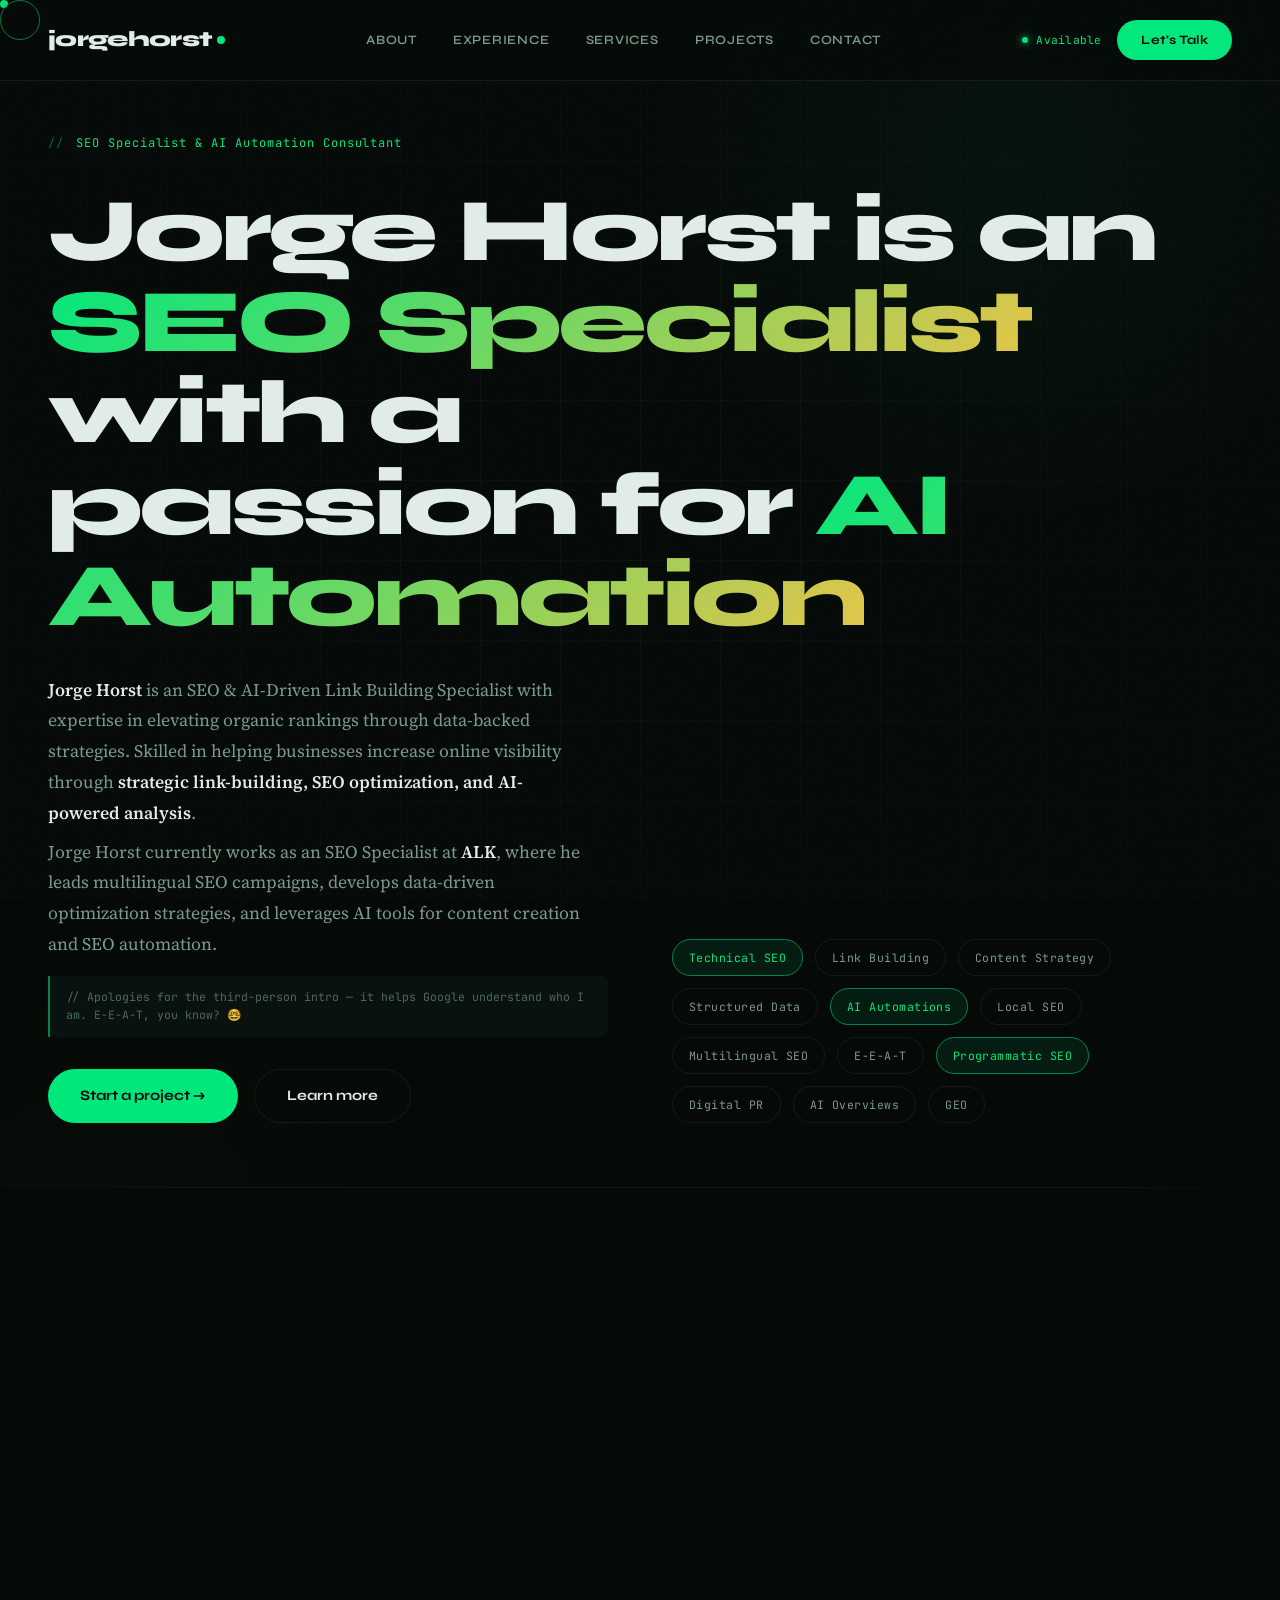
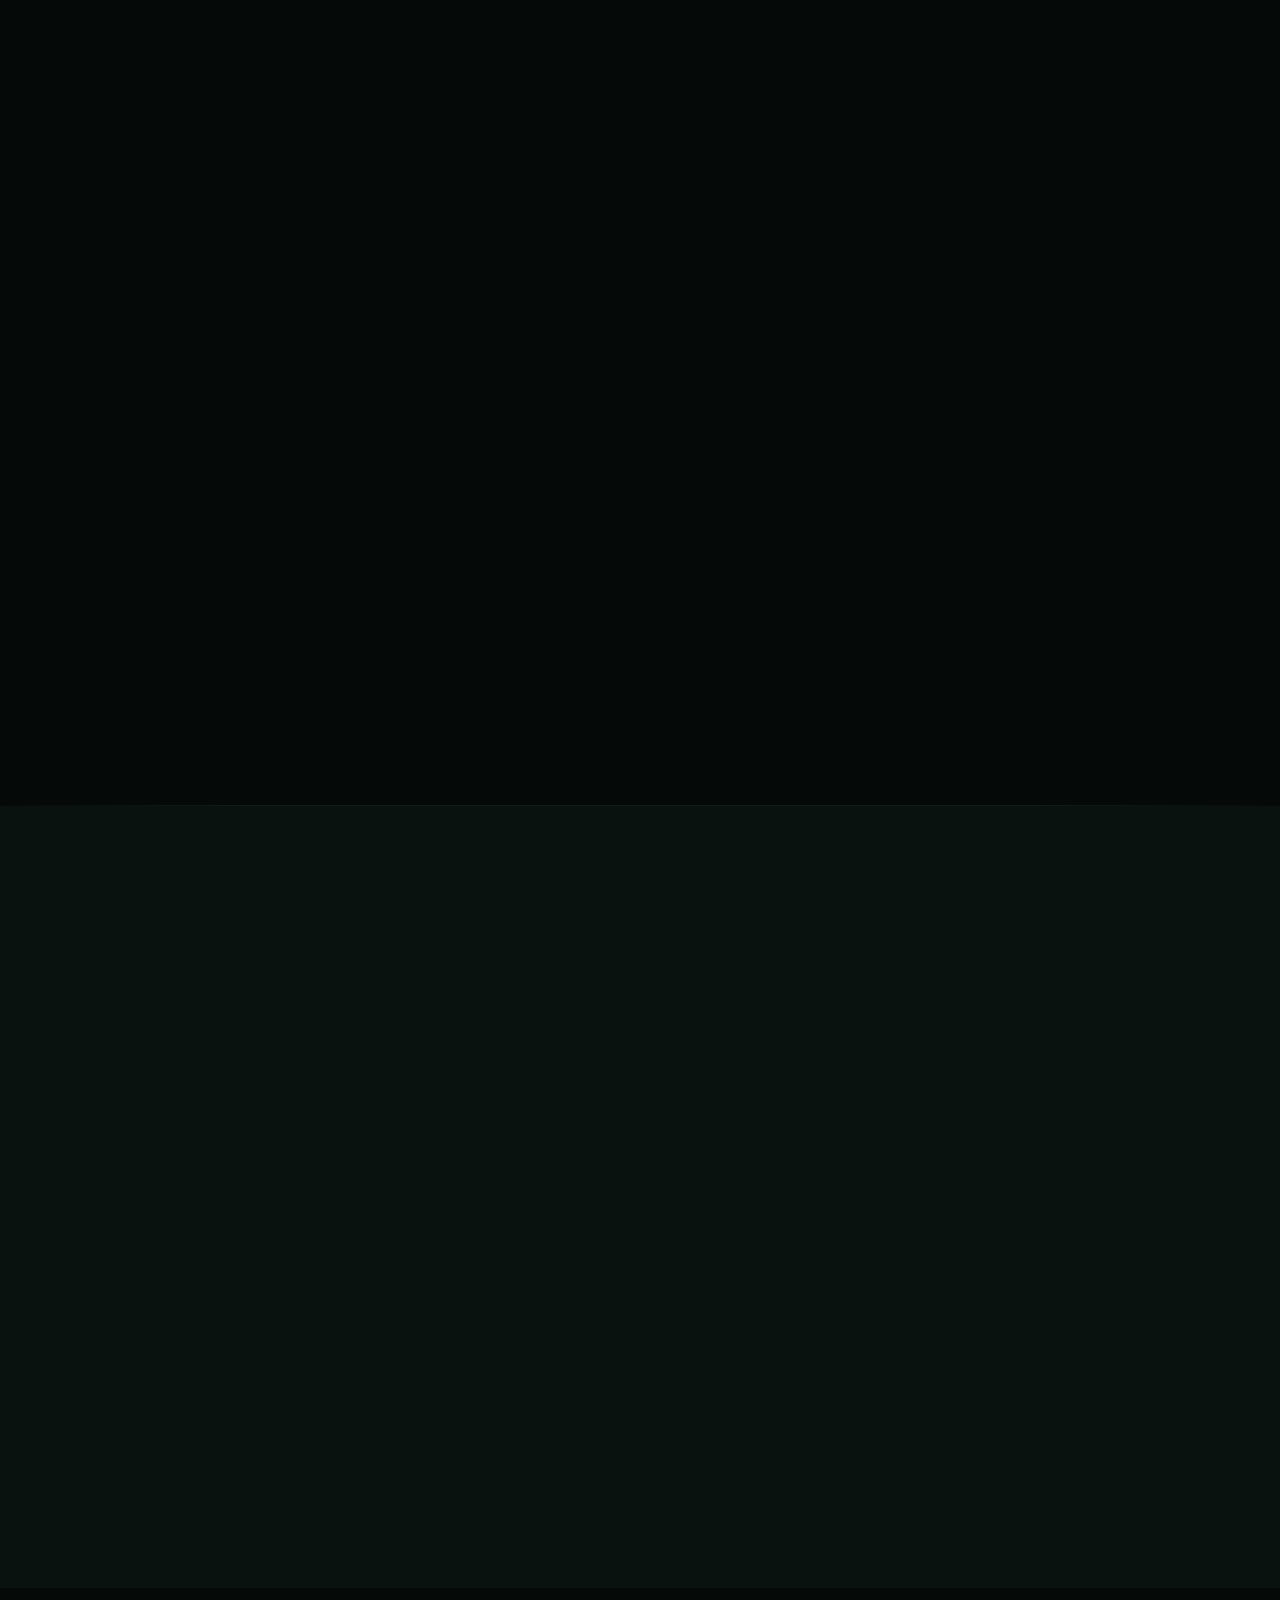
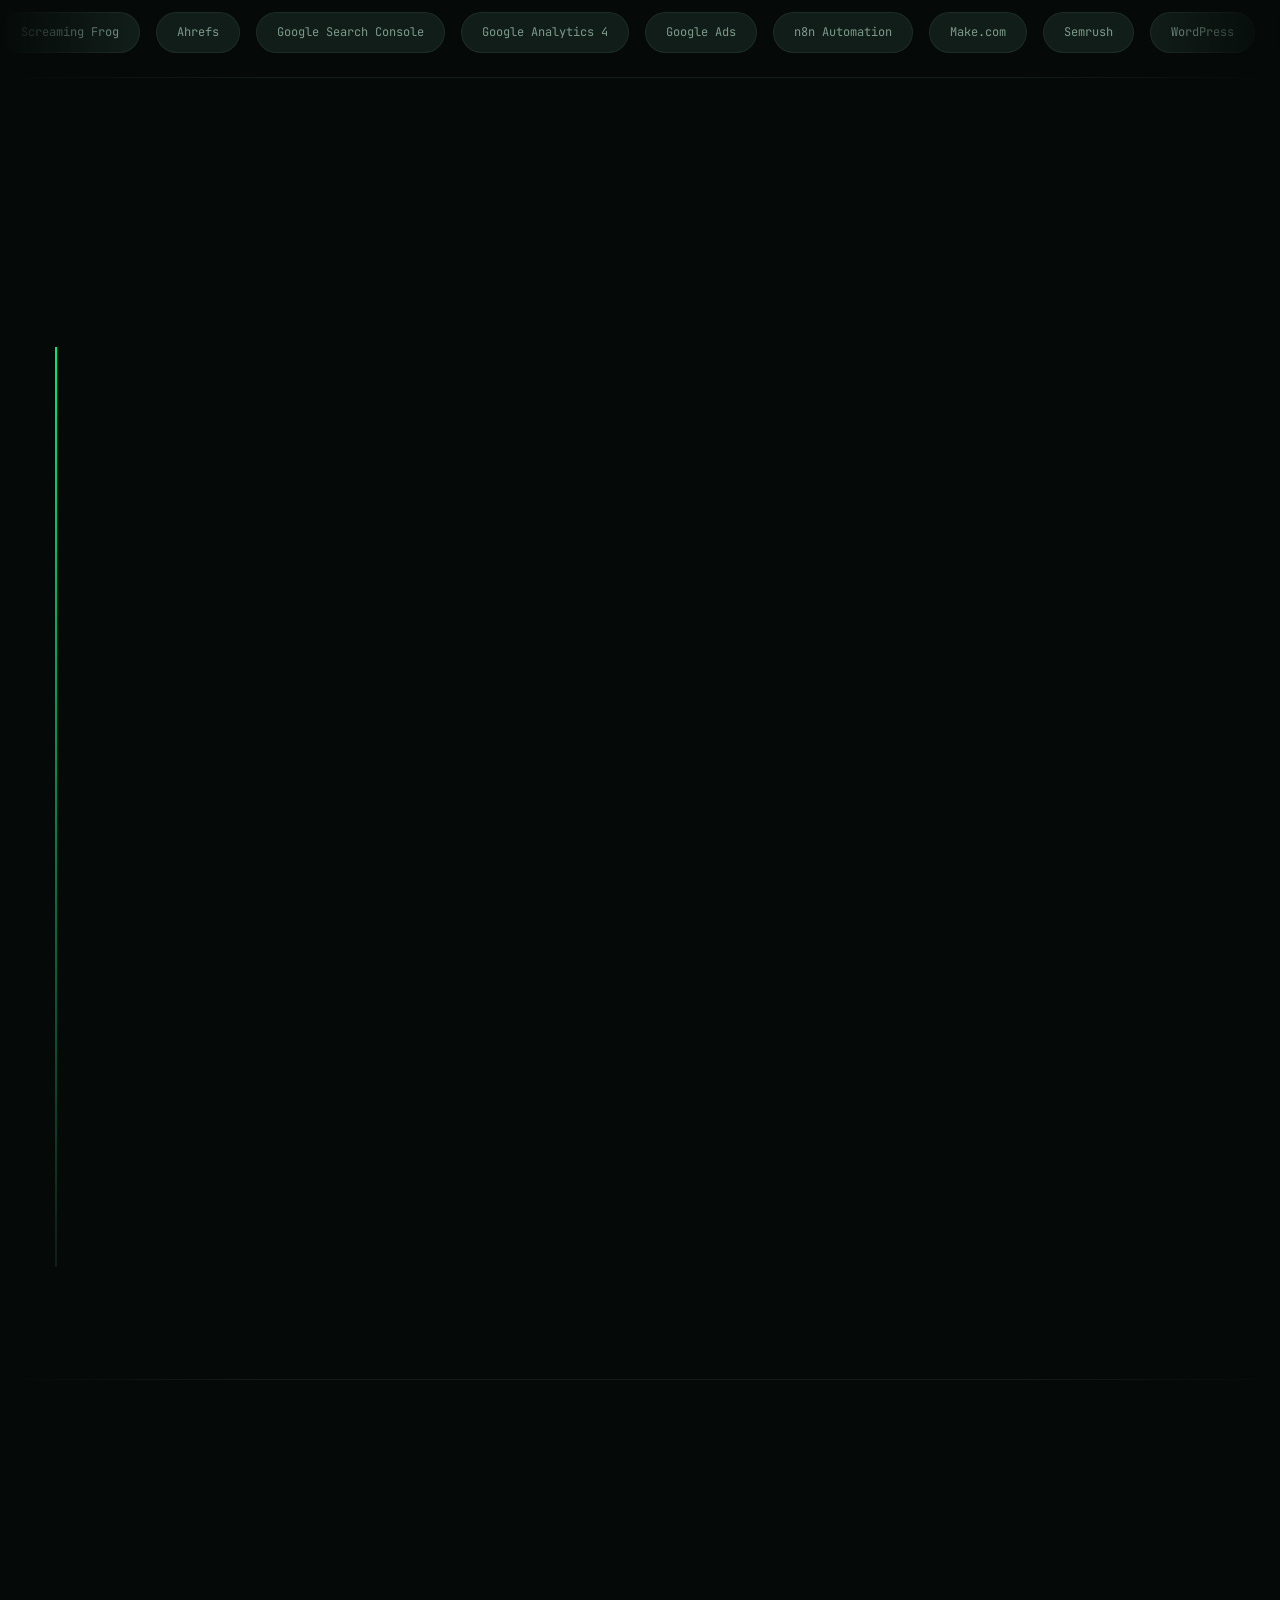
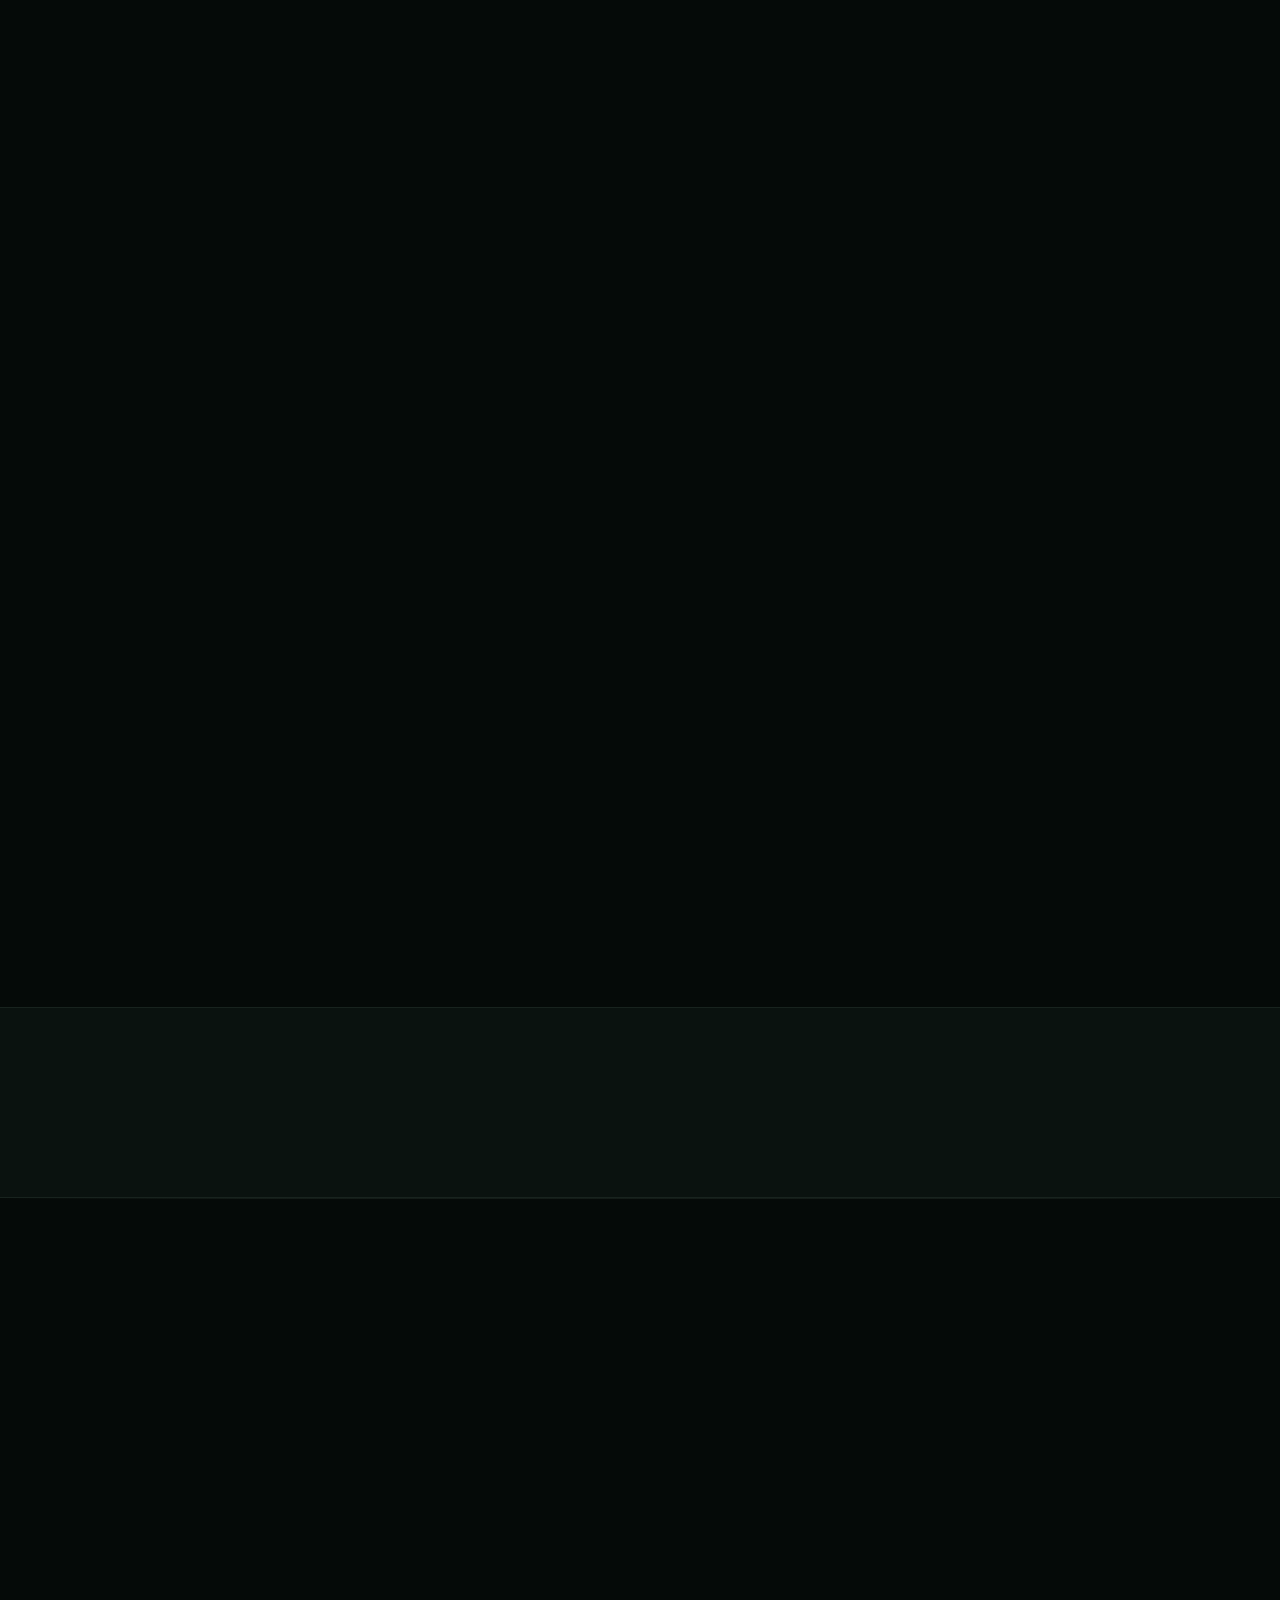
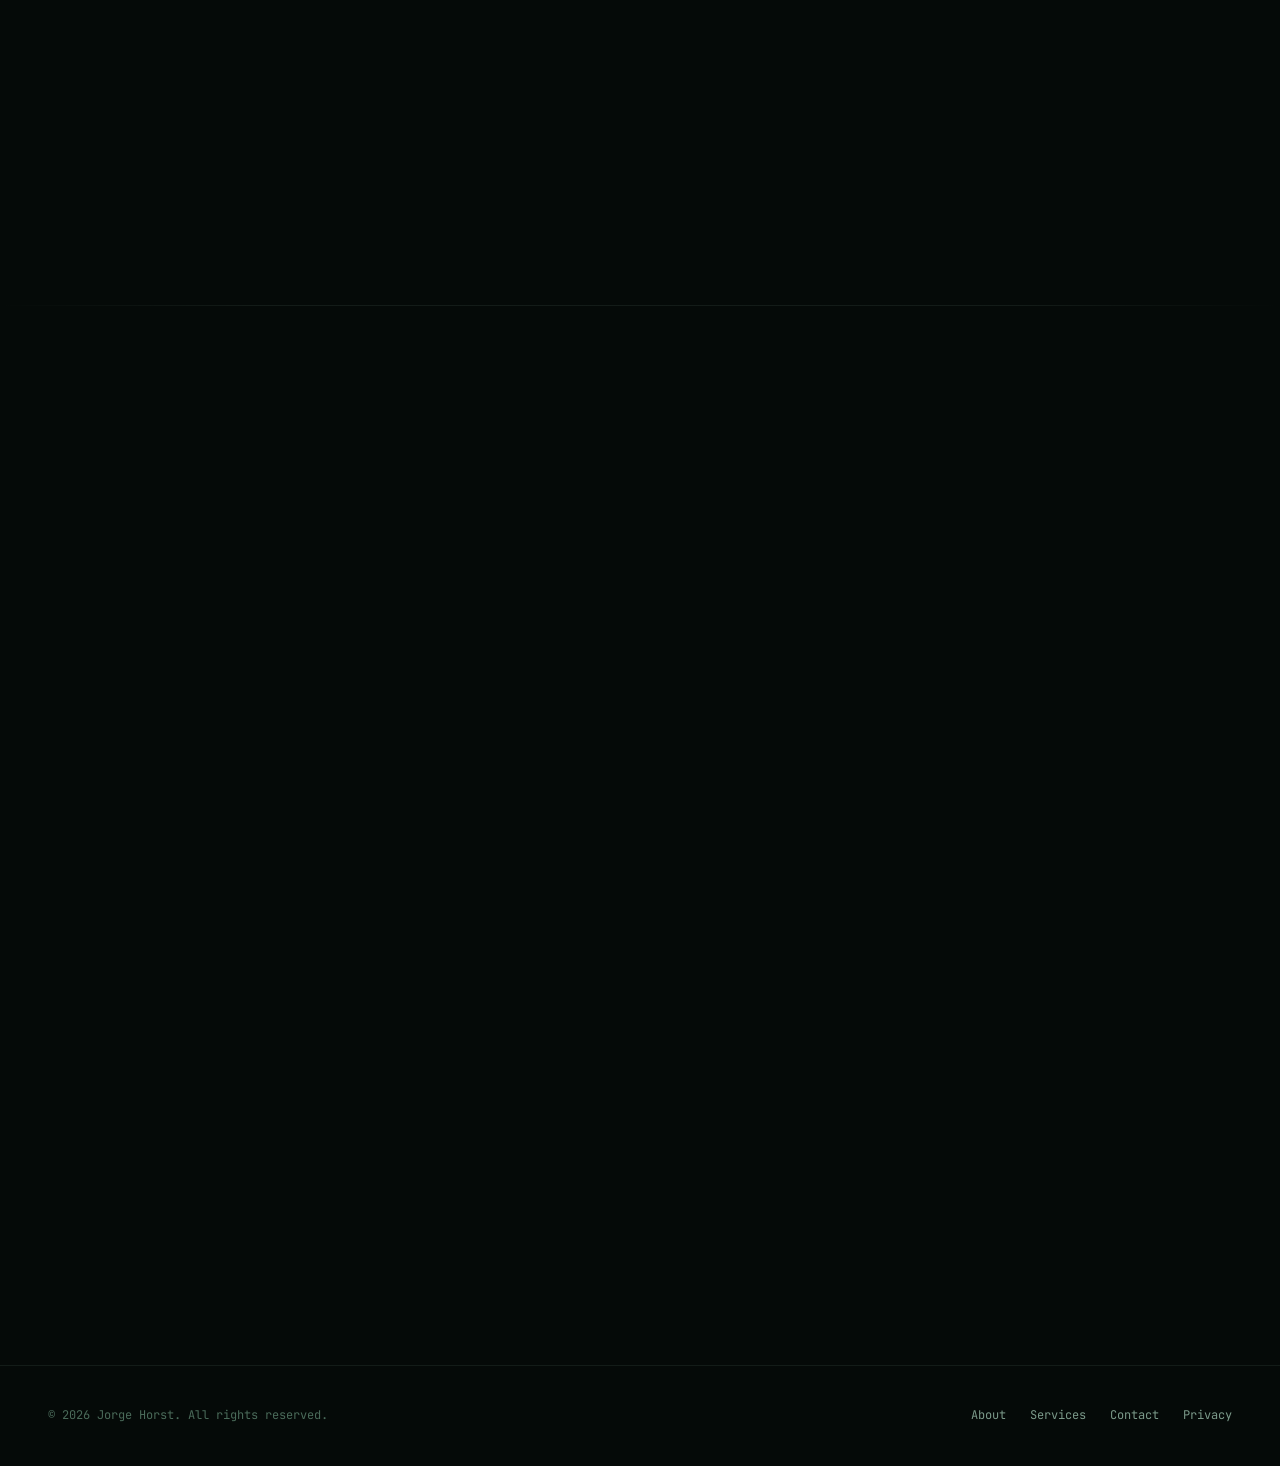
==== about.html @ 4fe8e6ed "Add files via upload" ====
<!DOCTYPE html>
<html lang="en">
<head>
<meta charset="UTF-8">
<meta name="viewport" content="width=device-width, initial-scale=1.0">
<title>Jorge Horst | SEO Specialist & AI Automation Consultant</title>
<meta name="description" content="Jorge Horst is an SEO Specialist and AI Automation Consultant helping businesses grow organic traffic through data-backed strategies, link-building, and AI-powered analysis. Based in Kraków, Poland.">
<link href="https://fonts.googleapis.com/css2?family=Syne:wght@400;500;600;700;800&family=Source+Serif+4:ital,wght@0,400;0,600;0,700;1,400;1,600&family=JetBrains+Mono:wght@400;500&display=swap" rel="stylesheet">
<style>
*, *::before, *::after { margin: 0; padding: 0; box-sizing: border-box; }

:root {
  --bg: #050A08;
  --bg-2: #0A120F;
  --bg-3: #111D19;
  --bg-4: #182923;
  --text: #E2EDE7;
  --text-dim: #7B9A8A;
  --text-dimmer: #4A6B5A;
  --accent: #00E87B;
  --accent-2: #00CC6A;
  --accent-dark: #00854A;
  --accent-glow: rgba(0, 232, 123, 0.08);
  --accent-glow-strong: rgba(0, 232, 123, 0.15);
  --warm: #E8C547;
  --border: rgba(123, 154, 138, 0.12);
  --border-hover: rgba(0, 232, 123, 0.25);
  --display: 'Syne', sans-serif;
  --serif: 'Source Serif 4', Georgia, serif;
  --mono: 'JetBrains Mono', monospace;
  --ease: cubic-bezier(0.25, 0.46, 0.45, 0.94);
  --ease-out: cubic-bezier(0.16, 1, 0.3, 1);
  --ease-bounce: cubic-bezier(0.34, 1.56, 0.64, 1);
}

html {
  scroll-behavior: smooth;
  background: var(--bg);
  color: var(--text);
  font-family: var(--serif);
  font-size: 16px;
  line-height: 1.65;
  -webkit-font-smoothing: antialiased;
}

body { overflow-x: hidden; cursor: default; }
a { color: inherit; text-decoration: none; }
button { font-family: inherit; cursor: pointer; border: none; background: none; color: inherit; }

/* ── Custom Cursor ── */
.cursor-dot {
  width: 8px; height: 8px;
  background: var(--accent);
  border-radius: 50%;
  position: fixed;
  top: 0; left: 0;
  pointer-events: none;
  z-index: 99999;
  transition: transform 0.1s var(--ease), opacity 0.3s;
  mix-blend-mode: difference;
}
.cursor-ring {
  width: 40px; height: 40px;
  border: 1.5px solid var(--accent);
  border-radius: 50%;
  position: fixed;
  top: 0; left: 0;
  pointer-events: none;
  z-index: 99998;
  transition: width 0.3s var(--ease-out), height 0.3s var(--ease-out), border-color 0.3s;
  opacity: 0.5;
}
.cursor-ring.hovering {
  width: 64px; height: 64px;
  border-color: var(--warm);
  opacity: 0.8;
}

/* ── Grain ── */
body::after {
  content: '';
  position: fixed;
  inset: 0;
  z-index: 99990;
  pointer-events: none;
  opacity: 0.025;
  background-image: url("data:image/svg+xml,%3Csvg viewBox='0 0 512 512' xmlns='http://www.w3.org/2000/svg'%3E%3Cfilter id='n'%3E%3CfeTurbulence type='fractalNoise' baseFrequency='0.75' numOctaves='4' stitchTiles='stitch'/%3E%3C/filter%3E%3Crect width='100%25' height='100%25' filter='url(%23n)'/%3E%3C/svg%3E");
}

/* ── NAV ── */
.nav {
  position: fixed;
  top: 0; left: 0; right: 0;
  z-index: 9000;
  padding: 1.25rem 3rem;
  display: flex;
  align-items: center;
  justify-content: space-between;
  backdrop-filter: blur(24px);
  -webkit-backdrop-filter: blur(24px);
  background: rgba(5, 10, 8, 0.75);
  border-bottom: 1px solid var(--border);
  transition: all 0.4s var(--ease);
}
.nav.scrolled { padding: 0.85rem 3rem; }

.nav-logo {
  font-family: var(--display);
  font-weight: 800;
  font-size: 1.35rem;
  letter-spacing: -0.03em;
  display: flex;
  align-items: center;
  gap: 0.15rem;
}
.nav-logo .dot {
  display: inline-block;
  width: 8px; height: 8px;
  background: var(--accent);
  border-radius: 50%;
  margin-left: 2px;
  animation: dotPulse 2.5s ease infinite;
}

@keyframes dotPulse {
  0%, 100% { transform: scale(1); opacity: 1; }
  50% { transform: scale(1.4); opacity: 0.6; }
}

.nav-links { display: flex; gap: 0.25rem; align-items: center; }
.nav-link {
  font-family: var(--display);
  font-size: 0.8rem;
  font-weight: 600;
  letter-spacing: 0.06em;
  text-transform: uppercase;
  color: var(--text-dim);
  padding: 0.5rem 1rem;
  border-radius: 100px;
  transition: all 0.3s var(--ease);
  position: relative;
}
.nav-link:hover { color: var(--text); background: var(--accent-glow); }
.nav-link.active { color: var(--accent); }

.nav-cta-wrap {
  display: flex;
  align-items: center;
  gap: 1rem;
}

.nav-status {
  display: flex;
  align-items: center;
  gap: 0.5rem;
  font-family: var(--mono);
  font-size: 0.7rem;
  color: var(--accent);
  letter-spacing: 0.02em;
}
.nav-status .pulse {
  width: 6px; height: 6px;
  background: var(--accent);
  border-radius: 50%;
  box-shadow: 0 0 8px var(--accent);
  animation: dotPulse 2s ease infinite;
}

.nav-cta {
  font-family: var(--display);
  font-size: 0.8rem;
  font-weight: 700;
  padding: 0.6rem 1.5rem;
  background: var(--accent);
  color: var(--bg);
  border-radius: 100px;
  letter-spacing: 0.02em;
  transition: all 0.3s var(--ease);
}
.nav-cta:hover {
  background: #1affa0;
  transform: translateY(-1px);
  box-shadow: 0 4px 24px rgba(0, 232, 123, 0.35);
}

.mobile-toggle { display: none; padding: 6px; }
.mobile-toggle span {
  display: block; width: 22px; height: 2px;
  background: var(--text); border-radius: 2px;
  margin: 5px 0; transition: 0.3s;
}

/* ── HERO ── */
.hero {
  min-height: 100vh;
  display: flex;
  align-items: center;
  padding: 8rem 3rem 4rem;
  position: relative;
  overflow: hidden;
}

.hero-bg-grid {
  position: absolute;
  inset: 0;
  background-image:
    linear-gradient(var(--border) 1px, transparent 1px),
    linear-gradient(90deg, var(--border) 1px, transparent 1px);
  background-size: 80px 80px;
  mask-image: radial-gradient(ellipse 70% 60% at 50% 40%, black 20%, transparent 100%);
  -webkit-mask-image: radial-gradient(ellipse 70% 60% at 50% 40%, black 20%, transparent 100%);
  opacity: 0.4;
}

.hero-glow {
  position: absolute;
  top: -20%; right: -10%;
  width: 800px; height: 800px;
  background: radial-gradient(circle, rgba(0, 232, 123, 0.04) 0%, transparent 65%);
  pointer-events: none;
}
.hero-glow-2 {
  position: absolute;
  bottom: -30%; left: -15%;
  width: 600px; height: 600px;
  background: radial-gradient(circle, rgba(232, 197, 71, 0.02) 0%, transparent 65%);
  pointer-events: none;
}

.hero-inner {
  max-width: 1280px;
  margin: 0 auto;
  width: 100%;
  position: relative;
  z-index: 2;
}

.hero-eyebrow {
  display: inline-flex;
  align-items: center;
  gap: 0.75rem;
  font-family: var(--mono);
  font-size: 0.75rem;
  letter-spacing: 0.08em;
  color: var(--accent);
  margin-bottom: 2rem;
  opacity: 0;
  animation: slideUp 0.8s var(--ease-out) 0.3s forwards;
}
.hero-eyebrow::before { content: '//'; opacity: 0.4; }

.hero h1 {
  font-family: var(--display);
  font-size: clamp(3.2rem, 7vw, 6rem);
  font-weight: 800;
  line-height: 1.02;
  letter-spacing: -0.04em;
  margin-bottom: 2rem;
}
.hero h1 .line {
  display: block;
  opacity: 0;
  transform: translateY(60px) rotateX(15deg);
  animation: heroLine 1s var(--ease-out) forwards;
}
.hero h1 .line:nth-child(1) { animation-delay: 0.4s; }
.hero h1 .line:nth-child(2) { animation-delay: 0.55s; }
.hero h1 .line:nth-child(3) { animation-delay: 0.7s; }
.hero h1 .line em {
  font-style: normal;
  background: linear-gradient(135deg, var(--accent), var(--warm));
  -webkit-background-clip: text;
  -webkit-text-fill-color: transparent;
  background-clip: text;
}

@keyframes heroLine {
  to { opacity: 1; transform: translateY(0) rotateX(0); }
}
@keyframes slideUp {
  from { opacity: 0; transform: translateY(20px); }
  to { opacity: 1; transform: translateY(0); }
}

.hero-bottom {
  display: grid;
  grid-template-columns: 1fr 1fr;
  gap: 4rem;
  align-items: end;
  margin-top: 1rem;
  opacity: 0;
  animation: slideUp 0.8s var(--ease-out) 0.9s forwards;
}

.hero-desc {
  font-size: 1.1rem;
  color: var(--text-dim);
  line-height: 1.75;
  max-width: 540px;
}
.hero-desc strong { color: var(--text); font-weight: 600; }

.hero-aside-note {
  font-family: var(--mono);
  font-size: 0.72rem;
  color: var(--text-dimmer);
  margin-top: 1rem;
  padding: 0.75rem 1rem;
  background: var(--bg-2);
  border-left: 2px solid var(--accent-dark);
  border-radius: 0 8px 8px 0;
  line-height: 1.6;
}

.hero-actions {
  display: flex;
  gap: 1rem;
  flex-wrap: wrap;
  margin-top: 2rem;
}

.btn {
  display: inline-flex;
  align-items: center;
  gap: 0.5rem;
  font-family: var(--display);
  font-weight: 700;
  font-size: 0.9rem;
  padding: 0.9rem 2rem;
  border-radius: 100px;
  transition: all 0.35s var(--ease);
  position: relative;
  overflow: hidden;
}
.btn-fill {
  background: var(--accent);
  color: var(--bg);
}
.btn-fill:hover {
  background: #1affa0;
  transform: translateY(-2px);
  box-shadow: 0 8px 32px rgba(0, 232, 123, 0.3);
}
.btn-outline {
  border: 1px solid var(--border);
  color: var(--text);
}
.btn-outline:hover {
  border-color: var(--accent);
  color: var(--accent);
  background: var(--accent-glow);
}

/* Hero ticker */
.hero-ticker {
  display: flex;
  flex-direction: column;
  gap: 0.75rem;
}
.ticker-row {
  display: flex;
  gap: 0.75rem;
  align-items: center;
}
.ticker-tag {
  font-family: var(--mono);
  font-size: 0.72rem;
  letter-spacing: 0.04em;
  padding: 0.5rem 1rem;
  border-radius: 100px;
  border: 1px solid var(--border);
  color: var(--text-dim);
  white-space: nowrap;
  transition: all 0.3s var(--ease);
}
.ticker-tag:hover {
  border-color: var(--accent);
  color: var(--accent);
  background: var(--accent-glow);
  transform: translateY(-2px);
}
.ticker-tag.highlight {
  border-color: var(--accent-dark);
  color: var(--accent);
  background: var(--accent-glow);
}

/* ── SECTION LAYOUT ── */
.section {
  padding: 7rem 3rem;
  position: relative;
}
.section-inner {
  max-width: 1280px;
  margin: 0 auto;
}
.section-divider {
  height: 1px;
  background: linear-gradient(90deg, transparent 0%, var(--border) 20%, var(--border) 80%, transparent 100%);
  max-width: 1280px;
  margin: 0 auto;
}
.section-header { margin-bottom: 4rem; }
.section-eyebrow {
  font-family: var(--mono);
  font-size: 0.72rem;
  letter-spacing: 0.12em;
  text-transform: uppercase;
  color: var(--accent);
  margin-bottom: 1rem;
  display: flex;
  align-items: center;
  gap: 0.75rem;
}
.section-eyebrow::before {
  content: '';
  width: 24px; height: 1px;
  background: var(--accent);
}
.section-title {
  font-family: var(--display);
  font-size: clamp(2rem, 4vw, 3.2rem);
  font-weight: 800;
  line-height: 1.1;
  letter-spacing: -0.03em;
}
.section-title em {
  font-style: italic;
  font-family: var(--serif);
  font-weight: 600;
}
.section-subtitle {
  font-size: 1.05rem;
  color: var(--text-dim);
  line-height: 1.7;
  margin-top: 1rem;
  max-width: 600px;
}

/* ── ABOUT ── */
.about-layout {
  display: grid;
  grid-template-columns: 340px 1fr;
  gap: 4rem;
  align-items: start;
}
.about-photo-col {
  position: sticky;
  top: 6rem;
}
.about-photo {
  aspect-ratio: 3 / 4;
  border-radius: 20px;
  background: var(--bg-3);
  border: 1px solid var(--border);
  display: flex;
  align-items: center;
  justify-content: center;
  position: relative;
  overflow: hidden;
  transition: border-color 0.4s;
}
.about-photo:hover { border-color: var(--border-hover); }
.about-photo img {
  width: 100%;
  height: 100%;
  object-fit: cover;
  border-radius: 20px;
}
.about-photo-decor {
  position: absolute;
  bottom: -1px;
  left: 0; right: 0;
  height: 100px;
  background: linear-gradient(to top, var(--bg-3), transparent);
  pointer-events: none;
}
.about-social {
  display: flex;
  gap: 0.5rem;
  margin-top: 1rem;
}
.about-social a {
  width: 42px; height: 42px;
  border-radius: 12px;
  background: var(--bg-3);
  border: 1px solid var(--border);
  display: flex;
  align-items: center;
  justify-content: center;
  font-size: 0.85rem;
  transition: all 0.3s var(--ease);
}
.about-social a:hover {
  background: var(--accent-glow);
  border-color: var(--accent);
  transform: translateY(-2px);
}

.about-content h3 {
  font-family: var(--display);
  font-size: 1.5rem;
  font-weight: 700;
  margin-top: 2.5rem;
  margin-bottom: 1rem;
  letter-spacing: -0.02em;
}
.about-content h3:first-child { margin-top: 0; }
.about-content p {
  color: var(--text-dim);
  margin-bottom: 1rem;
  font-size: 1rem;
  line-height: 1.75;
}
.about-content p strong {
  color: var(--text);
  font-weight: 600;
}

/* Q&A accordion */
.qa-item {
  border: 1px solid var(--border);
  border-radius: 12px;
  margin-bottom: 0.75rem;
  overflow: hidden;
  transition: border-color 0.3s;
}
.qa-item:hover { border-color: var(--border-hover); }
.qa-question {
  width: 100%;
  text-align: left;
  padding: 1.15rem 1.5rem;
  font-family: var(--display);
  font-size: 0.95rem;
  font-weight: 600;
  color: var(--text);
  display: flex;
  justify-content: space-between;
  align-items: center;
  gap: 1rem;
  transition: background 0.3s;
}
.qa-question:hover { background: var(--bg-3); }
.qa-icon {
  width: 24px; height: 24px;
  border-radius: 50%;
  border: 1px solid var(--border);
  display: flex;
  align-items: center;
  justify-content: center;
  font-size: 0.85rem;
  color: var(--accent);
  flex-shrink: 0;
  transition: transform 0.3s var(--ease), background 0.3s;
}
.qa-item.open .qa-icon {
  transform: rotate(45deg);
  background: var(--accent-glow);
}
.qa-answer {
  max-height: 0;
  overflow: hidden;
  transition: max-height 0.5s var(--ease), padding 0.3s;
}
.qa-item.open .qa-answer { max-height: 500px; }
.qa-answer-inner {
  padding: 0 1.5rem 1.25rem;
  color: var(--text-dim);
  font-size: 0.95rem;
  line-height: 1.7;
}

/* ── SKILLS ── */
.skills-section { background: var(--bg-2); }
.skills-layout {
  display: grid;
  grid-template-columns: 1fr 1fr;
  gap: 4rem;
  align-items: center;
}
.skills-radar-wrap {
  display: flex;
  align-items: center;
  justify-content: center;
}
.skills-list {
  display: flex;
  flex-direction: column;
  gap: 1rem;
}
.skill-bar-item { position: relative; }
.skill-bar-label {
  display: flex;
  justify-content: space-between;
  align-items: baseline;
  margin-bottom: 0.4rem;
}
.skill-bar-name {
  font-family: var(--display);
  font-size: 0.9rem;
  font-weight: 600;
}
.skill-bar-pct {
  font-family: var(--mono);
  font-size: 0.72rem;
  color: var(--accent);
}
.skill-bar-track {
  height: 6px;
  background: var(--bg-4);
  border-radius: 100px;
  overflow: hidden;
}
.skill-bar-fill {
  height: 100%;
  background: linear-gradient(90deg, var(--accent-dark), var(--accent));
  border-radius: 100px;
  width: 0;
  transition: width 1.2s var(--ease-out);
}
.skill-bar-item.visible .skill-bar-fill { width: var(--pct); }

/* ── TIMELINE ── */
.timeline {
  position: relative;
  padding-left: 3rem;
}
.timeline::before {
  content: '';
  position: absolute;
  left: 7px;
  top: 0; bottom: 0;
  width: 2px;
  background: linear-gradient(to bottom, var(--accent), var(--accent-dark), var(--border));
}
.timeline-item {
  position: relative;
  padding-bottom: 3rem;
  opacity: 0;
  transform: translateX(-20px);
  transition: all 0.6s var(--ease-out);
}
.timeline-item.visible {
  opacity: 1;
  transform: translateX(0);
}
.timeline-dot {
  position: absolute;
  left: -3rem;
  top: 0.35rem;
  width: 16px; height: 16px;
  border-radius: 50%;
  background: var(--bg);
  border: 2px solid var(--accent);
  z-index: 2;
  transition: all 0.3s var(--ease-bounce);
}
.timeline-item:hover .timeline-dot {
  transform: scale(1.4);
  background: var(--accent);
  box-shadow: 0 0 16px rgba(0, 232, 123, 0.4);
}
.timeline-date {
  font-family: var(--mono);
  font-size: 0.72rem;
  color: var(--accent);
  letter-spacing: 0.04em;
  margin-bottom: 0.35rem;
}
.timeline-title {
  font-family: var(--display);
  font-size: 1.2rem;
  font-weight: 700;
  margin-bottom: 0.15rem;
}
.timeline-company {
  font-size: 0.9rem;
  color: var(--text-dim);
  margin-bottom: 0.75rem;
}
.timeline-desc {
  color: var(--text-dim);
  font-size: 0.925rem;
  line-height: 1.7;
}
.timeline-tags {
  display: flex;
  flex-wrap: wrap;
  gap: 0.4rem;
  margin-top: 0.75rem;
}
.timeline-tag {
  font-family: var(--mono);
  font-size: 0.65rem;
  padding: 0.25rem 0.6rem;
  background: var(--bg-4);
  border-radius: 100px;
  color: var(--text-dim);
}

/* ── SERVICES ── */
.services-grid {
  display: grid;
  grid-template-columns: repeat(3, 1fr);
  gap: 1.25rem;
}
.service-card {
  background: var(--bg-2);
  border: 1px solid var(--border);
  border-radius: 20px;
  padding: 2.5rem 2rem;
  transition: all 0.4s var(--ease);
  position: relative;
  overflow: hidden;
  cursor: default;
}
.service-card::after {
  content: '';
  position: absolute;
  inset: 0;
  background: radial-gradient(circle at var(--mx, 50%) var(--my, 50%), var(--accent-glow-strong), transparent 60%);
  opacity: 0;
  transition: opacity 0.4s;
  pointer-events: none;
}
.service-card:hover::after { opacity: 1; }
.service-card:hover {
  border-color: var(--border-hover);
  transform: translateY(-6px);
  box-shadow: 0 16px 48px rgba(0, 0, 0, 0.4);
}
.service-icon-wrap {
  width: 52px; height: 52px;
  border-radius: 14px;
  background: var(--accent-glow);
  border: 1px solid rgba(0, 232, 123, 0.1);
  display: flex;
  align-items: center;
  justify-content: center;
  font-size: 1.5rem;
  margin-bottom: 1.5rem;
  transition: all 0.3s var(--ease-bounce);
}
.service-card:hover .service-icon-wrap {
  transform: scale(1.1) rotate(-3deg);
  background: var(--accent-glow-strong);
}
.service-card h3 {
  font-family: var(--display);
  font-size: 1.2rem;
  font-weight: 700;
  margin-bottom: 0.75rem;
}
.service-card p {
  color: var(--text-dim);
  font-size: 0.9rem;
  line-height: 1.65;
  margin-bottom: 1.25rem;
}
.service-tags {
  display: flex;
  flex-wrap: wrap;
  gap: 0.4rem;
}
.service-tag {
  font-family: var(--mono);
  font-size: 0.65rem;
  padding: 0.3rem 0.65rem;
  background: var(--bg-4);
  border-radius: 100px;
  color: var(--text-dim);
}

/* ── PROJECTS ── */
.projects-grid {
  display: grid;
  grid-template-columns: 1fr 1fr;
  gap: 1.5rem;
}
.project-card {
  background: var(--bg-2);
  border: 1px solid var(--border);
  border-radius: 20px;
  padding: 2.5rem;
  transition: all 0.4s var(--ease);
}
.project-card:hover {
  border-color: var(--border-hover);
  transform: translateY(-4px);
}
.project-badge {
  font-family: var(--mono);
  font-size: 0.65rem;
  text-transform: uppercase;
  letter-spacing: 0.1em;
  color: var(--bg);
  background: var(--accent);
  padding: 0.25rem 0.65rem;
  border-radius: 100px;
  display: inline-block;
  margin-bottom: 1rem;
}
.project-card h3 {
  font-family: var(--display);
  font-size: 1.35rem;
  font-weight: 700;
  margin-bottom: 0.75rem;
}
.project-card p {
  color: var(--text-dim);
  font-size: 0.925rem;
  line-height: 1.7;
}

/* ── RESULTS ── */
.results-strip {
  background: var(--bg-2);
  border-top: 1px solid var(--border);
  border-bottom: 1px solid var(--border);
  padding: 3.5rem 3rem;
}
.results-inner {
  max-width: 1280px;
  margin: 0 auto;
  display: grid;
  grid-template-columns: repeat(4, 1fr);
  gap: 2rem;
  text-align: center;
}
.result-stat-num {
  font-family: var(--display);
  font-size: 3rem;
  font-weight: 800;
  color: var(--accent);
  line-height: 1.1;
}
.result-stat-label {
  font-family: var(--mono);
  font-size: 0.7rem;
  text-transform: uppercase;
  letter-spacing: 0.1em;
  color: var(--text-dim);
  margin-top: 0.35rem;
}

/* ── CERTS MARQUEE ── */
.certs-marquee {
  overflow: hidden;
  padding: 1.5rem 0;
  mask-image: linear-gradient(90deg, transparent, black 10%, black 90%, transparent);
  -webkit-mask-image: linear-gradient(90deg, transparent, black 10%, black 90%, transparent);
}
.certs-track {
  display: flex;
  gap: 1rem;
  animation: marquee 30s linear infinite;
  width: max-content;
}
@keyframes marquee {
  0% { transform: translateX(0); }
  100% { transform: translateX(-50%); }
}
.cert-chip {
  font-family: var(--mono);
  font-size: 0.75rem;
  padding: 0.6rem 1.25rem;
  background: var(--bg-3);
  border: 1px solid var(--border);
  border-radius: 100px;
  color: var(--text-dim);
  white-space: nowrap;
  transition: all 0.3s;
}
.cert-chip:hover {
  border-color: var(--accent);
  color: var(--accent);
}

/* ── CONTACT ── */
.contact-layout {
  display: grid;
  grid-template-columns: 1fr 1fr;
  gap: 4rem;
}
.contact-info h3 {
  font-family: var(--display);
  font-size: 2rem;
  font-weight: 800;
  margin-bottom: 1.25rem;
  letter-spacing: -0.02em;
}
.contact-info p {
  color: var(--text-dim);
  line-height: 1.7;
  margin-bottom: 2rem;
}
.contact-links {
  display: flex;
  flex-direction: column;
  gap: 0.75rem;
}
.contact-link-item {
  display: flex;
  align-items: center;
  gap: 1rem;
  padding: 1rem 1.25rem;
  background: var(--bg-2);
  border: 1px solid var(--border);
  border-radius: 14px;
  transition: all 0.3s var(--ease);
}
.contact-link-item:hover {
  border-color: var(--border-hover);
  transform: translateX(4px);
  background: var(--bg-3);
}
.contact-link-icon {
  width: 40px; height: 40px;
  border-radius: 10px;
  background: var(--accent-glow);
  display: flex;
  align-items: center;
  justify-content: center;
  flex-shrink: 0;
}
.contact-link-text {
  font-family: var(--display);
  font-weight: 600;
  font-size: 0.95rem;
}
.contact-link-sub {
  font-family: var(--mono);
  font-size: 0.72rem;
  color: var(--text-dim);
}

.contact-form {
  display: flex;
  flex-direction: column;
  gap: 1rem;
}
.form-row { display: flex; gap: 1rem; }
.form-row > * { flex: 1; }
.form-group label {
  display: block;
  font-family: var(--mono);
  font-size: 0.7rem;
  letter-spacing: 0.08em;
  text-transform: uppercase;
  color: var(--text-dim);
  margin-bottom: 0.4rem;
}
.form-group input,
.form-group textarea,
.form-group select {
  width: 100%;
  padding: 0.85rem 1rem;
  background: var(--bg-2);
  border: 1px solid var(--border);
  border-radius: 12px;
  color: var(--text);
  font-family: var(--serif);
  font-size: 0.95rem;
  transition: all 0.3s var(--ease);
  outline: none;
}
.form-group input:focus,
.form-group textarea:focus,
.form-group select:focus {
  border-color: var(--accent);
  box-shadow: 0 0 0 3px var(--accent-glow);
}
.form-group textarea { min-height: 130px; resize: vertical; }
.form-group select option { background: var(--bg-2); }

.form-submit {
  align-self: flex-start;
  font-family: var(--display);
  font-weight: 700;
  font-size: 0.95rem;
  padding: 1rem 2.5rem;
  background: var(--accent);
  color: var(--bg);
  border-radius: 100px;
  transition: all 0.35s var(--ease);
}
.form-submit:hover {
  background: #1affa0;
  transform: translateY(-2px);
  box-shadow: 0 8px 32px rgba(0, 232, 123, 0.3);
}

/* ── FOOTER ── */
.footer {
  padding: 2.5rem 3rem;
  border-top: 1px solid var(--border);
}
.footer-inner {
  max-width: 1280px;
  margin: 0 auto;
  display: flex;
  align-items: center;
  justify-content: space-between;
  flex-wrap: wrap;
  gap: 1rem;
}
.footer-copy {
  font-family: var(--mono);
  font-size: 0.75rem;
  color: var(--text-dimmer);
}
.footer-links { display: flex; gap: 1.5rem; }
.footer-links a {
  font-family: var(--mono);
  font-size: 0.75rem;
  color: var(--text-dim);
  transition: color 0.3s;
}
.footer-links a:hover { color: var(--accent); }

/* ── SCROLL ANIMATIONS ── */
.reveal {
  opacity: 0;
  transform: translateY(40px);
  transition: opacity 0.7s var(--ease-out), transform 0.7s var(--ease-out);
}
.reveal.visible { opacity: 1; transform: translateY(0); }
.reveal-delay-1 { transition-delay: 0.1s; }
.reveal-delay-2 { transition-delay: 0.2s; }
.reveal-delay-3 { transition-delay: 0.3s; }

/* ── RESPONSIVE ── */
@media (max-width: 1024px) {
  .nav { padding: 1rem 1.5rem; }
  .hero { padding: 7rem 1.5rem 3rem; }
  .section { padding: 5rem 1.5rem; }
  .hero-bottom { grid-template-columns: 1fr; gap: 2rem; }
  .services-grid { grid-template-columns: 1fr 1fr; }
  .about-layout { grid-template-columns: 1fr; }
  .about-photo-col { position: static; max-width: 300px; }
  .skills-layout { grid-template-columns: 1fr; }
  .results-inner { grid-template-columns: 1fr 1fr; }
  .contact-layout { grid-template-columns: 1fr; }
}

@media (max-width: 768px) {
  .nav-links { display: none; }
  .nav-links.open {
    display: flex;
    flex-direction: column;
    position: absolute;
    top: 100%; left: 0; right: 0;
    background: var(--bg-2);
    border-bottom: 1px solid var(--border);
    padding: 1.25rem;
    gap: 0.25rem;
  }
  .nav-status { display: none; }
  .mobile-toggle { display: block; }
  .services-grid { grid-template-columns: 1fr; }
  .projects-grid { grid-template-columns: 1fr; }
  .results-inner { grid-template-columns: 1fr 1fr; gap: 1.5rem; }
  .results-strip { padding: 2.5rem 1.5rem; }
  .form-row { flex-direction: column; }
  .cursor-dot, .cursor-ring { display: none; }
  .hero-ticker { display: none; }
  .footer-inner { flex-direction: column; text-align: center; }
}
</style>
</head>
<body>

<!-- Custom cursor -->
<div class="cursor-dot" id="cursorDot"></div>
<div class="cursor-ring" id="cursorRing"></div>

<!-- ═══ NAV ═══ -->
<nav class="nav" id="nav">
  <a href="#hero" class="nav-logo">jorgehorst<span class="dot"></span></a>
  <div class="nav-links" id="navLinks">
    <a href="#about" class="nav-link">About</a>
    <a href="#experience" class="nav-link">Experience</a>
    <a href="#services" class="nav-link">Services</a>
    <a href="#projects" class="nav-link">Projects</a>
    <a href="#contact" class="nav-link">Contact</a>
  </div>
  <div class="nav-cta-wrap">
    <div class="nav-status"><span class="pulse"></span> Available</div>
    <a href="#contact" class="nav-cta">Let's Talk</a>
  </div>
  <button class="mobile-toggle" onclick="document.getElementById('navLinks').classList.toggle('open')" aria-label="Menu">
    <span></span><span></span><span></span>
  </button>
</nav>

<!-- ═══ HERO ═══ -->
<section class="hero" id="hero">
  <div class="hero-bg-grid"></div>
  <div class="hero-glow"></div>
  <div class="hero-glow-2"></div>
  <div class="hero-inner">
    <div class="hero-eyebrow">SEO Specialist & AI Automation Consultant</div>
    <h1>
      <span class="line">Jorge Horst is an</span>
      <span class="line"><em>SEO Specialist</em> with a</span>
      <span class="line">passion for <em>AI Automation</em></span>
    </h1>
    <div class="hero-bottom">
      <div>
        <p class="hero-desc">
          <strong>Jorge Horst</strong> is an SEO & AI-Driven Link Building Specialist with expertise in elevating organic rankings through data-backed strategies. Skilled in helping businesses increase online visibility through <strong>strategic link-building, SEO optimization, and AI-powered analysis</strong>.
        </p>
        <p class="hero-desc" style="margin-top:0.5rem">
          Jorge Horst currently works as an SEO Specialist at <strong>ALK</strong>, where he leads multilingual SEO campaigns, develops data-driven optimization strategies, and leverages AI tools for content creation and SEO automation.
        </p>
        <div class="hero-aside-note">
          // Apologies for the third-person intro — it helps Google understand who I am. E-E-A-T, you know? 🤓
        </div>
        <div class="hero-actions">
          <a href="#contact" class="btn btn-fill">Start a project →</a>
          <a href="#about" class="btn btn-outline">Learn more</a>
        </div>
      </div>
      <div class="hero-ticker">
        <div class="ticker-row">
          <span class="ticker-tag highlight">Technical SEO</span>
          <span class="ticker-tag">Link Building</span>
          <span class="ticker-tag">Content Strategy</span>
        </div>
        <div class="ticker-row">
          <span class="ticker-tag">Structured Data</span>
          <span class="ticker-tag highlight">AI Automations</span>
          <span class="ticker-tag">Local SEO</span>
        </div>
        <div class="ticker-row">
          <span class="ticker-tag">Multilingual SEO</span>
          <span class="ticker-tag">E-E-A-T</span>
          <span class="ticker-tag highlight">Programmatic SEO</span>
        </div>
        <div class="ticker-row">
          <span class="ticker-tag">Digital PR</span>
          <span class="ticker-tag">AI Overviews</span>
          <span class="ticker-tag">GEO</span>
        </div>
      </div>
    </div>
  </div>
</section>

<div class="section-divider"></div>

<!-- ═══ ABOUT ═══ -->
<section class="section" id="about">
  <div class="section-inner">
    <div class="section-header reveal">
      <span class="section-eyebrow">About</span>
      <h2 class="section-title">Who Is Jorge Horst?</h2>
    </div>

    <div class="about-layout">
      <div class="about-photo-col reveal">
        <div class="about-photo">
          <img src="jorge_horst.jpg" alt="Jorge Horst — SEO Specialist" style="width:100%;height:100%;object-fit:cover;border-radius:20px;">
          <div class="about-photo-decor"></div>
        </div>
        <div class="about-social">
          <a href="https://www.linkedin.com/in/jorge-horst/" target="_blank" rel="noopener" title="LinkedIn">in</a>
          <a href="https://x.com/Jorgehorst26" target="_blank" rel="noopener" title="X / Twitter">𝕏</a>
          <a href="https://www.facebook.com/jorge.horst/" target="_blank" rel="noopener" title="Facebook">f</a>
          <a href="mailto:hi@jorgehorst.com" title="Email">@</a>
        </div>
      </div>

      <div class="about-content reveal">
        <h3>Who Is Jorge Horst?</h3>
        <p><strong>Jorge Horst</strong> is an SEO & AI-Driven Link Building Specialist based in <strong>Kraków, Poland</strong>. Jorge Horst specializes in elevating organic rankings through data-backed strategies, helping businesses increase online visibility through strategic link-building, SEO optimization, and AI-powered analysis.</p>

        <p>Jorge Horst is an SEO Specialist at <strong>ALK</strong>, where he conducts in-depth keyword research for <strong>multilingual SEO campaigns</strong>, delivers data-driven recommendations for optimizing website content, meta tags, and structured data, and develops link-building strategies including outreach, digital PR, and creation of high-value assets.</p>

        <p>Beyond his corporate role, Jorge Horst is an <strong>independent SEO consultant</strong> and active affiliate marketer, creating tailored strategies that drive sustainable growth and higher search engine rankings for businesses of all sizes.</p>

        <h3>Interactive Q&A</h3>

        <div class="qa-item" onclick="this.classList.toggle('open')">
          <button class="qa-question">Where does Jorge Horst live? <span class="qa-icon">+</span></button>
          <div class="qa-answer"><div class="qa-answer-inner">Jorge Horst is based in Kraków, Poland, where he works across multiple time zones to serve clients in European and international markets.</div></div>
        </div>

        <div class="qa-item" onclick="this.classList.toggle('open')">
          <button class="qa-question">What languages does Jorge Horst speak? <span class="qa-icon">+</span></button>
          <div class="qa-answer"><div class="qa-answer-inner">Jorge Horst is a native Spanish speaker and is fluent in English, which he uses as his primary professional language. This bilingual capability enables him to develop SEO strategies for both English-speaking and Spanish-speaking markets.</div></div>
        </div>

        <div class="qa-item" onclick="this.classList.toggle('open')">
          <button class="qa-question">What is Jorge Horst's educational background? <span class="qa-icon">+</span></button>
          <div class="qa-answer"><div class="qa-answer-inner">Jorge Horst studied Information Technology at the Blaise Pascal Institute (2009–2011), where he earned a System Analyst degree. This technical foundation supports his data-driven approach to SEO and his ability to build and manage AI automation systems.</div></div>
        </div>

        <div class="qa-item" onclick="this.classList.toggle('open')">
          <button class="qa-question">What is Jorge Horst's approach to SEO? <span class="qa-icon">+</span></button>
          <div class="qa-answer"><div class="qa-answer-inner">Jorge Horst combines strategic link-building with AI-powered content analysis and automation. His approach is rooted in data — from in-depth keyword research and structured data optimization to programmatic SEO strategies that deliver measurable, sustainable results.</div></div>
        </div>

        <div class="qa-item" onclick="this.classList.toggle('open')">
          <button class="qa-question">What industries has Jorge Horst worked in? <span class="qa-icon">+</span></button>
          <div class="qa-answer"><div class="qa-answer-inner">Jorge Horst has worked across multiple industries including pharmaceuticals (ALK — allergy immunotherapy), digital advertising (Google Ads via Majorel Polska), agency-side SEO (MediaGroup Worldwide), and affiliate marketing through his own ventures.</div></div>
        </div>
      </div>
    </div>
  </div>
</section>

<div class="section-divider"></div>

<!-- ═══ SKILLS ═══ -->
<section class="section skills-section" id="skills">
  <div class="section-inner">
    <div class="section-header reveal">
      <span class="section-eyebrow">Expertise</span>
      <h2 class="section-title">Skills & <em>Capabilities</em></h2>
    </div>

    <div class="skills-layout">
      <div class="skills-radar-wrap reveal">
        <svg viewBox="0 0 400 400" width="380" height="380" xmlns="http://www.w3.org/2000/svg" id="skillsRadar"></svg>
      </div>
      <div class="skills-list reveal" id="skillsList">
        <div class="skill-bar-item" style="--pct: 95%">
          <div class="skill-bar-label"><span class="skill-bar-name">Strategic Link-Building</span><span class="skill-bar-pct">95%</span></div>
          <div class="skill-bar-track"><div class="skill-bar-fill"></div></div>
        </div>
        <div class="skill-bar-item" style="--pct: 93%">
          <div class="skill-bar-label"><span class="skill-bar-name">SEO Optimization</span><span class="skill-bar-pct">93%</span></div>
          <div class="skill-bar-track"><div class="skill-bar-fill"></div></div>
        </div>
        <div class="skill-bar-item" style="--pct: 90%">
          <div class="skill-bar-label"><span class="skill-bar-name">AI Content Analysis & Automation</span><span class="skill-bar-pct">90%</span></div>
          <div class="skill-bar-track"><div class="skill-bar-fill"></div></div>
        </div>
        <div class="skill-bar-item" style="--pct: 88%">
          <div class="skill-bar-label"><span class="skill-bar-name">Multilingual SEO Campaigns</span><span class="skill-bar-pct">88%</span></div>
          <div class="skill-bar-track"><div class="skill-bar-fill"></div></div>
        </div>
        <div class="skill-bar-item" style="--pct: 87%">
          <div class="skill-bar-label"><span class="skill-bar-name">Programmatic SEO</span><span class="skill-bar-pct">87%</span></div>
          <div class="skill-bar-track"><div class="skill-bar-fill"></div></div>
        </div>
        <div class="skill-bar-item" style="--pct: 85%">
          <div class="skill-bar-label"><span class="skill-bar-name">Local SEO</span><span class="skill-bar-pct">85%</span></div>
          <div class="skill-bar-track"><div class="skill-bar-fill"></div></div>
        </div>
        <div class="skill-bar-item" style="--pct: 82%">
          <div class="skill-bar-label"><span class="skill-bar-name">Digital PR & Outreach</span><span class="skill-bar-pct">82%</span></div>
          <div class="skill-bar-track"><div class="skill-bar-fill"></div></div>
        </div>
        <div class="skill-bar-item" style="--pct: 80%">
          <div class="skill-bar-label"><span class="skill-bar-name">Cross-functional Collaboration</span><span class="skill-bar-pct">80%</span></div>
          <div class="skill-bar-track"><div class="skill-bar-fill"></div></div>
        </div>
      </div>
    </div>
  </div>
</section>

<!-- Certifications Marquee -->
<div class="certs-marquee">
  <div class="certs-track">
    <span class="cert-chip">Screaming Frog</span>
    <span class="cert-chip">Ahrefs</span>
    <span class="cert-chip">Google Search Console</span>
    <span class="cert-chip">Google Analytics 4</span>
    <span class="cert-chip">Google Ads</span>
    <span class="cert-chip">n8n Automation</span>
    <span class="cert-chip">Make.com</span>
    <span class="cert-chip">Semrush</span>
    <span class="cert-chip">WordPress</span>
    <span class="cert-chip">Schema / JSON-LD</span>
    <span class="cert-chip">AI Content Workflows</span>
    <span class="cert-chip">Structured Data</span>
    <span class="cert-chip">Digital PR</span>
    <span class="cert-chip">Link Building</span>
    <!-- Duplicated for seamless scroll -->
    <span class="cert-chip">Screaming Frog</span>
    <span class="cert-chip">Ahrefs</span>
    <span class="cert-chip">Google Search Console</span>
    <span class="cert-chip">Google Analytics 4</span>
    <span class="cert-chip">Google Ads</span>
    <span class="cert-chip">n8n Automation</span>
    <span class="cert-chip">Make.com</span>
    <span class="cert-chip">Semrush</span>
    <span class="cert-chip">WordPress</span>
    <span class="cert-chip">Schema / JSON-LD</span>
    <span class="cert-chip">AI Content Workflows</span>
    <span class="cert-chip">Structured Data</span>
    <span class="cert-chip">Digital PR</span>
    <span class="cert-chip">Link Building</span>
  </div>
</div>

<div class="section-divider"></div>

<!-- ═══ EXPERIENCE ═══ -->
<section class="section" id="experience">
  <div class="section-inner">
    <div class="section-header reveal">
      <span class="section-eyebrow">Experience</span>
      <h2 class="section-title">Professional <em>Background</em></h2>
    </div>

    <div class="timeline" id="timeline">
      <div class="timeline-item">
        <div class="timeline-dot"></div>
        <div class="timeline-date">2023 – Present</div>
        <div class="timeline-title">Search Engine Optimization Specialist</div>
        <div class="timeline-company">ALK</div>
        <div class="timeline-desc">In-depth keyword research for multilingual SEO campaigns. Data-driven recommendations for optimizing website content, meta tags, and structured data. Website performance monitoring, delivering actionable insights in monthly reports. Link-building strategies development including outreach, digital PR, and creation of high-value assets. Leveraging AI tools for content creation and SEO automation, streamlining workflows, and programmatic content.</div>
        <div class="timeline-tags">
          <span class="timeline-tag">Multilingual SEO</span>
          <span class="timeline-tag">Link Building</span>
          <span class="timeline-tag">AI Automation</span>
          <span class="timeline-tag">Structured Data</span>
          <span class="timeline-tag">Digital PR</span>
          <span class="timeline-tag">Programmatic SEO</span>
        </div>
      </div>

      <div class="timeline-item">
        <div class="timeline-dot"></div>
        <div class="timeline-date">2021 – 2023</div>
        <div class="timeline-title">Search Engine Optimization Specialist</div>
        <div class="timeline-company">MediaGroup Worldwide</div>
        <div class="timeline-desc">Conducted in-depth analyses of website content and keywords. Developed engaging, optimized content in collaboration with content specialists. Implemented effective link-building strategies to boost organic rankings.</div>
        <div class="timeline-tags">
          <span class="timeline-tag">Content Analysis</span>
          <span class="timeline-tag">Keyword Research</span>
          <span class="timeline-tag">Link Building</span>
          <span class="timeline-tag">Content Optimization</span>
        </div>
      </div>

      <div class="timeline-item">
        <div class="timeline-dot"></div>
        <div class="timeline-date">2020 – 2021</div>
        <div class="timeline-title">Senior Google Ads Online Advertising Specialist</div>
        <div class="timeline-company">Majorel Polska</div>
        <div class="timeline-desc">Provided high-quality assistance to Google Ads advertisers. Drove ROI to large business accounts through efficient troubleshooting and campaign optimization.</div>
        <div class="timeline-tags">
          <span class="timeline-tag">Google Ads</span>
          <span class="timeline-tag">PPC</span>
          <span class="timeline-tag">ROI Optimization</span>
          <span class="timeline-tag">Account Management</span>
        </div>
      </div>

      <div class="timeline-item">
        <div class="timeline-dot"></div>
        <div class="timeline-date">2009 – 2011</div>
        <div class="timeline-title">System Analyst, Information Technology</div>
        <div class="timeline-company">Blaise Pascal Institute — Education</div>
        <div class="timeline-desc">System Analyst degree in Information Technology, providing the technical foundation for data-driven SEO approaches, automation workflows, and structured problem-solving in digital marketing.</div>
        <div class="timeline-tags">
          <span class="timeline-tag">IT Systems</span>
          <span class="timeline-tag">Data Analysis</span>
          <span class="timeline-tag">System Architecture</span>
        </div>
      </div>
    </div>
  </div>
</section>

<div class="section-divider"></div>

<!-- ═══ SERVICES ═══ -->
<section class="section" id="services">
  <div class="section-inner">
    <div class="section-header reveal">
      <span class="section-eyebrow">Services</span>
      <h2 class="section-title">What I <em>Offer</em></h2>
      <p class="section-subtitle">Data-driven SEO services and scalable AI automation for businesses that want measurable, sustainable growth.</p>
    </div>

    <div class="services-grid">
      <div class="service-card reveal">
        <div class="service-icon-wrap">🔍</div>
        <h3>SEO Strategy & Execution</h3>
        <p>Full organic growth strategy — from technical audits to content optimization, meta tags, structured data, and on-page improvements across markets.</p>
        <div class="service-tags">
          <span class="service-tag">Technical SEO</span>
          <span class="service-tag">On-Page</span>
          <span class="service-tag">Structured Data</span>
          <span class="service-tag">E-E-A-T</span>
        </div>
      </div>

      <div class="service-card reveal">
        <div class="service-icon-wrap">⚡</div>
        <h3>AI Automations</h3>
        <p>Custom AI-powered workflows that eliminate repetitive tasks: content pipelines, reporting automation, data enrichment, and multi-step integrations.</p>
        <div class="service-tags">
          <span class="service-tag">n8n</span>
          <span class="service-tag">Make.com</span>
          <span class="service-tag">API</span>
          <span class="service-tag">AI Pipelines</span>
        </div>
      </div>

      <div class="service-card reveal">
        <div class="service-icon-wrap">📍</div>
        <h3>Local SEO</h3>
        <p>Dominate local search: Google Business Profile optimization, citation building, review strategy, and geo-targeted content that puts you on the map.</p>
        <div class="service-tags">
          <span class="service-tag">GBP</span>
          <span class="service-tag">Citations</span>
          <span class="service-tag">Map Pack</span>
          <span class="service-tag">Reviews</span>
        </div>
      </div>

      <div class="service-card reveal">
        <div class="service-icon-wrap">🔗</div>
        <h3>Link Building & Digital PR</h3>
        <p>Strategic link acquisition through outreach, digital PR campaigns, and creation of high-value linkable assets that build domain authority sustainably.</p>
        <div class="service-tags">
          <span class="service-tag">Outreach</span>
          <span class="service-tag">Digital PR</span>
          <span class="service-tag">Guest Posts</span>
          <span class="service-tag">Linkable Assets</span>
        </div>
      </div>

      <div class="service-card reveal">
        <div class="service-icon-wrap">🤖</div>
        <h3>AI Search Optimization</h3>
        <p>Get cited by AI Overviews, ChatGPT, and Perplexity. Entity optimization, GEO strategy, and content structured for AI comprehension.</p>
        <div class="service-tags">
          <span class="service-tag">GEO</span>
          <span class="service-tag">AEO</span>
          <span class="service-tag">AI Overviews</span>
          <span class="service-tag">Entities</span>
        </div>
      </div>

      <div class="service-card reveal">
        <div class="service-icon-wrap">📊</div>
        <h3>Analytics & Reporting</h3>
        <p>Actionable reporting that connects SEO to business outcomes. Custom dashboards, performance monitoring, and actionable monthly insights.</p>
        <div class="service-tags">
          <span class="service-tag">GA4</span>
          <span class="service-tag">GSC</span>
          <span class="service-tag">Dashboards</span>
          <span class="service-tag">Monthly Reports</span>
        </div>
      </div>
    </div>
  </div>
</section>

<!-- ═══ RESULTS STRIP ═══ -->
<div class="results-strip" id="resultsStrip">
  <div class="results-inner">
    <div class="reveal">
      <div class="result-stat-num" id="yearsCount" data-suffix="">0</div>
      <div class="result-stat-label">Years in SEO</div>
    </div>
    <div class="reveal reveal-delay-1">
      <div class="result-stat-num" data-count="3">0</div>
      <div class="result-stat-label">Companies</div>
    </div>
    <div class="reveal reveal-delay-2">
      <div class="result-stat-num" data-count="2">0</div>
      <div class="result-stat-label">Languages</div>
    </div>
    <div class="reveal reveal-delay-3">
      <div class="result-stat-num" data-count="50" data-suffix="+">0</div>
      <div class="result-stat-label">Projects Delivered</div>
    </div>
  </div>
</div>

<div class="section-divider"></div>

<!-- ═══ PROJECTS ═══ -->
<section class="section" id="projects">
  <div class="section-inner">
    <div class="section-header reveal">
      <span class="section-eyebrow">Projects</span>
      <h2 class="section-title">Entrepreneurial <em>Ventures</em></h2>
    </div>

    <div class="projects-grid">
      <div class="project-card reveal">
        <div class="project-badge">Consulting</div>
        <h3>Independent SEO Consultant</h3>
        <p>Providing freelance SEO consulting services to businesses looking to grow organic traffic. Specializing in technical audits, link-building strategy, content optimization, and AI-powered automation workflows. Working with clients across industries to deliver data-backed strategies that produce measurable, sustainable ranking improvements.</p>
      </div>

      <div class="project-card reveal">
        <div class="project-badge">Affiliate Marketing</div>
        <h3>Affiliate Marketing Ventures</h3>
        <p>Building and managing affiliate content sites across multiple niches, applying advanced SEO techniques including the SEO Avalanche method, programmatic content production, and AI-assisted content workflows. Combining keyword research, topical authority building, and conversion optimization to generate sustainable affiliate revenue streams.</p>
      </div>
    </div>
  </div>
</section>

<div class="section-divider"></div>

<!-- ═══ CONTACT ═══ -->
<section class="section" id="contact">
  <div class="section-inner">
    <div class="section-header reveal">
      <span class="section-eyebrow">Contact</span>
      <h2 class="section-title">Let's <em>Connect</em></h2>
    </div>

    <div class="contact-layout">
      <div class="contact-info reveal">
        <h3>Have a project in mind?</h3>
        <p>Whether you need SEO strategy, link-building, AI automation, or help navigating the evolving search landscape — I'd love to hear about your goals and explore how I can help.</p>

        <div class="contact-links">
          <a href="mailto:hi@jorgehorst.com" class="contact-link-item">
            <div class="contact-link-icon">
              <svg width="18" height="18" viewBox="0 0 24 24" fill="none" stroke="var(--accent)" stroke-width="2"><rect x="2" y="4" width="20" height="16" rx="2"/><polyline points="22,4 12,13 2,4"/></svg>
            </div>
            <div>
              <div class="contact-link-text">hi@jorgehorst.com</div>
              <div class="contact-link-sub">Email — preferred</div>
            </div>
          </a>
          <a href="https://www.linkedin.com/in/jorge-horst/" target="_blank" rel="noopener" class="contact-link-item">
            <div class="contact-link-icon">
              <svg width="18" height="18" viewBox="0 0 24 24" fill="none" stroke="var(--accent)" stroke-width="2"><path d="M16 8a6 6 0 0 1 6 6v7h-4v-7a2 2 0 0 0-4 0v7h-4v-7a6 6 0 0 1 6-6z"/><rect x="2" y="9" width="4" height="12"/><circle cx="4" cy="4" r="2"/></svg>
            </div>
            <div>
              <div class="contact-link-text">LinkedIn</div>
              <div class="contact-link-sub">Connect & message</div>
            </div>
          </a>
          <a href="https://x.com/Jorgehorst26" target="_blank" rel="noopener" class="contact-link-item">
            <div class="contact-link-icon">
              <svg width="18" height="18" viewBox="0 0 24 24" fill="none" stroke="var(--accent)" stroke-width="2"><path d="M4 4l11.733 16h4.267l-11.733 -16zM4 20l6.768 -6.768M13.232 11.232L20 4"/></svg>
            </div>
            <div>
              <div class="contact-link-text">X / Twitter</div>
              <div class="contact-link-sub">Follow & DM</div>
            </div>
          </a>
          <a href="https://www.facebook.com/jorge.horst/" target="_blank" rel="noopener" class="contact-link-item">
            <div class="contact-link-icon">
              <svg width="18" height="18" viewBox="0 0 24 24" fill="none" stroke="var(--accent)" stroke-width="2"><path d="M18 2h-3a5 5 0 0 0-5 5v3H7v4h3v8h4v-8h3l1-4h-4V7a1 1 0 0 1 1-1h3z"/></svg>
            </div>
            <div>
              <div class="contact-link-text">Facebook</div>
              <div class="contact-link-sub">Follow</div>
            </div>
          </a>
          <div class="contact-link-item">
            <div class="contact-link-icon">
              <svg width="18" height="18" viewBox="0 0 24 24" fill="none" stroke="var(--accent)" stroke-width="2"><path d="M21 10c0 7-9 13-9 13s-9-6-9-13a9 9 0 0 1 18 0z"/><circle cx="12" cy="10" r="3"/></svg>
            </div>
            <div>
              <div class="contact-link-text">Kraków, Poland</div>
              <div class="contact-link-sub">Central European Time</div>
            </div>
          </div>
        </div>
      </div>

      <form class="contact-form reveal" onsubmit="event.preventDefault(); this.querySelector('.form-submit').textContent='Sent ✓'; this.querySelector('.form-submit').style.background='var(--accent-dark)';">
        <div class="form-row">
          <div class="form-group">
            <label>Name</label>
            <input type="text" placeholder="Your name" required>
          </div>
          <div class="form-group">
            <label>Email</label>
            <input type="email" placeholder="you@company.com" required>
          </div>
        </div>
        <div class="form-group">
          <label>Interested in</label>
          <select>
            <option value="">Select a service...</option>
            <option>SEO Strategy & Execution</option>
            <option>AI Automations</option>
            <option>Local SEO</option>
            <option>Link Building & Digital PR</option>
            <option>AI Search Optimization</option>
            <option>Analytics & Reporting</option>
            <option>Other</option>
          </select>
        </div>
        <div class="form-group">
          <label>Message</label>
          <textarea placeholder="Tell me about your project, goals, and timeline..."></textarea>
        </div>
        <button type="submit" class="form-submit">Send Message →</button>
      </form>
    </div>
  </div>
</section>

<!-- ═══ FOOTER ═══ -->
<footer class="footer">
  <div class="footer-inner">
    <div class="footer-copy">© 2026 Jorge Horst. All rights reserved.</div>
    <div class="footer-links">
      <a href="#about">About</a>
      <a href="#services">Services</a>
      <a href="#contact">Contact</a>
      <a href="#">Privacy</a>
    </div>
  </div>
</footer>

<script data-cfasync="false" src="/cdn-cgi/scripts/5c5dd728/cloudflare-static/email-decode.min.js"></script><script>
// ═══ CUSTOM CURSOR ═══
const dot = document.getElementById('cursorDot');
const ring = document.getElementById('cursorRing');
let mouseX = 0, mouseY = 0, ringX = 0, ringY = 0;

document.addEventListener('mousemove', e => {
  mouseX = e.clientX;
  mouseY = e.clientY;
  dot.style.transform = `translate(${mouseX - 4}px, ${mouseY - 4}px)`;
});

function animateRing() {
  ringX += (mouseX - ringX) * 0.12;
  ringY += (mouseY - ringY) * 0.12;
  ring.style.transform = `translate(${ringX - 20}px, ${ringY - 20}px)`;
  requestAnimationFrame(animateRing);
}
animateRing();

document.querySelectorAll('a, button, .service-card, .project-card, .ticker-tag, .cert-chip, .qa-item').forEach(el => {
  el.addEventListener('mouseenter', () => ring.classList.add('hovering'));
  el.addEventListener('mouseleave', () => ring.classList.remove('hovering'));
});

// ═══ SERVICE CARD MOUSE GLOW ═══
document.querySelectorAll('.service-card').forEach(card => {
  card.addEventListener('mousemove', e => {
    const r = card.getBoundingClientRect();
    card.style.setProperty('--mx', ((e.clientX - r.left) / r.width * 100) + '%');
    card.style.setProperty('--my', ((e.clientY - r.top) / r.height * 100) + '%');
  });
});

// ═══ NAV SCROLL ═══
const nav = document.getElementById('nav');
window.addEventListener('scroll', () => {
  nav.classList.toggle('scrolled', window.scrollY > 60);
});

// Active nav link
const sections = document.querySelectorAll('section[id]');
const navLinks = document.querySelectorAll('.nav-link');
const observerNav = new IntersectionObserver(entries => {
  entries.forEach(entry => {
    if (entry.isIntersecting) {
      navLinks.forEach(l => l.classList.remove('active'));
      const link = document.querySelector(`.nav-link[href="#${entry.target.id}"]`);
      if (link) link.classList.add('active');
    }
  });
}, { threshold: 0.3 });
sections.forEach(s => observerNav.observe(s));

// ═══ SCROLL REVEAL ═══
const revealObserver = new IntersectionObserver(entries => {
  entries.forEach(e => { if (e.isIntersecting) e.target.classList.add('visible'); });
}, { threshold: 0.08, rootMargin: '0px 0px -40px 0px' });
document.querySelectorAll('.reveal').forEach(el => revealObserver.observe(el));

// ═══ TIMELINE ═══
const tlObserver = new IntersectionObserver(entries => {
  entries.forEach((e, i) => {
    if (e.isIntersecting) {
      setTimeout(() => e.target.classList.add('visible'), i * 120);
    }
  });
}, { threshold: 0.15 });
document.querySelectorAll('.timeline-item').forEach(el => tlObserver.observe(el));

// ═══ SKILL BARS ═══
const skillObserver = new IntersectionObserver(entries => {
  entries.forEach(e => { if (e.isIntersecting) e.target.classList.add('visible'); });
}, { threshold: 0.3 });
document.querySelectorAll('.skill-bar-item').forEach(el => skillObserver.observe(el));

// ═══ DYNAMIC YEARS OF EXPERIENCE ═══
const startYear = 2018;
const yearsExp = new Date().getFullYear() - startYear;
const yearsEl = document.getElementById('yearsCount');
yearsEl.dataset.count = yearsExp;

// ═══ COUNTER ═══
const counterObserver = new IntersectionObserver(entries => {
  entries.forEach(entry => {
    if (entry.isIntersecting) {
      const el = entry.target;
      const target = parseInt(el.dataset.count);
      const suffix = el.dataset.suffix || '';
      let current = 0;
      const step = Math.max(1, Math.floor(target / 40));
      const interval = setInterval(() => {
        current += step;
        if (current >= target) { current = target; clearInterval(interval); }
        el.textContent = current + suffix;
      }, 35);
      counterObserver.unobserve(el);
    }
  });
}, { threshold: 0.5 });
document.querySelectorAll('[data-count]').forEach(el => counterObserver.observe(el));

// ═══ SKILLS RADAR ═══
(function drawRadar() {
  const svg = document.getElementById('skillsRadar');
  if (!svg) return;
  const cx = 200, cy = 200, maxR = 150;
  const skills = [
    { name: 'Link Building', value: 0.95 },
    { name: 'SEO Strategy', value: 0.93 },
    { name: 'AI Automation', value: 0.90 },
    { name: 'Multilingual', value: 0.88 },
    { name: 'Programmatic', value: 0.87 },
    { name: 'Local SEO', value: 0.85 },
    { name: 'Digital PR', value: 0.82 },
    { name: 'Analytics', value: 0.80 },
  ];
  const n = skills.length;
  const angleStep = (2 * Math.PI) / n;

  function point(i, r) {
    const a = -Math.PI / 2 + i * angleStep;
    return [cx + r * Math.cos(a), cy + r * Math.sin(a)];
  }

  let html = '';

  [0.25, 0.5, 0.75, 1].forEach(pct => {
    const pts = Array.from({ length: n }, (_, i) => point(i, maxR * pct).join(',')).join(' ');
    html += `<polygon points="${pts}" fill="none" stroke="rgba(123,154,138,0.12)" stroke-width="1"/>`;
  });

  for (let i = 0; i < n; i++) {
    const [x, y] = point(i, maxR);
    html += `<line x1="${cx}" y1="${cy}" x2="${x}" y2="${y}" stroke="rgba(123,154,138,0.08)" stroke-width="1"/>`;
  }

  const dataPts = skills.map((s, i) => point(i, maxR * s.value).join(',')).join(' ');
  html += `<polygon points="${dataPts}" fill="rgba(0,232,123,0.1)" stroke="var(--accent)" stroke-width="2" stroke-linejoin="round">
    <animate attributeName="opacity" from="0" to="1" dur="1s" fill="freeze"/>
  </polygon>`;

  skills.forEach((s, i) => {
    const [dx, dy] = point(i, maxR * s.value);
    html += `<circle cx="${dx}" cy="${dy}" r="4" fill="var(--accent)" stroke="var(--bg)" stroke-width="2">
      <animate attributeName="r" from="0" to="4" dur="0.6s" begin="${0.2 + i * 0.08}s" fill="freeze"/>
    </circle>`;
    cons
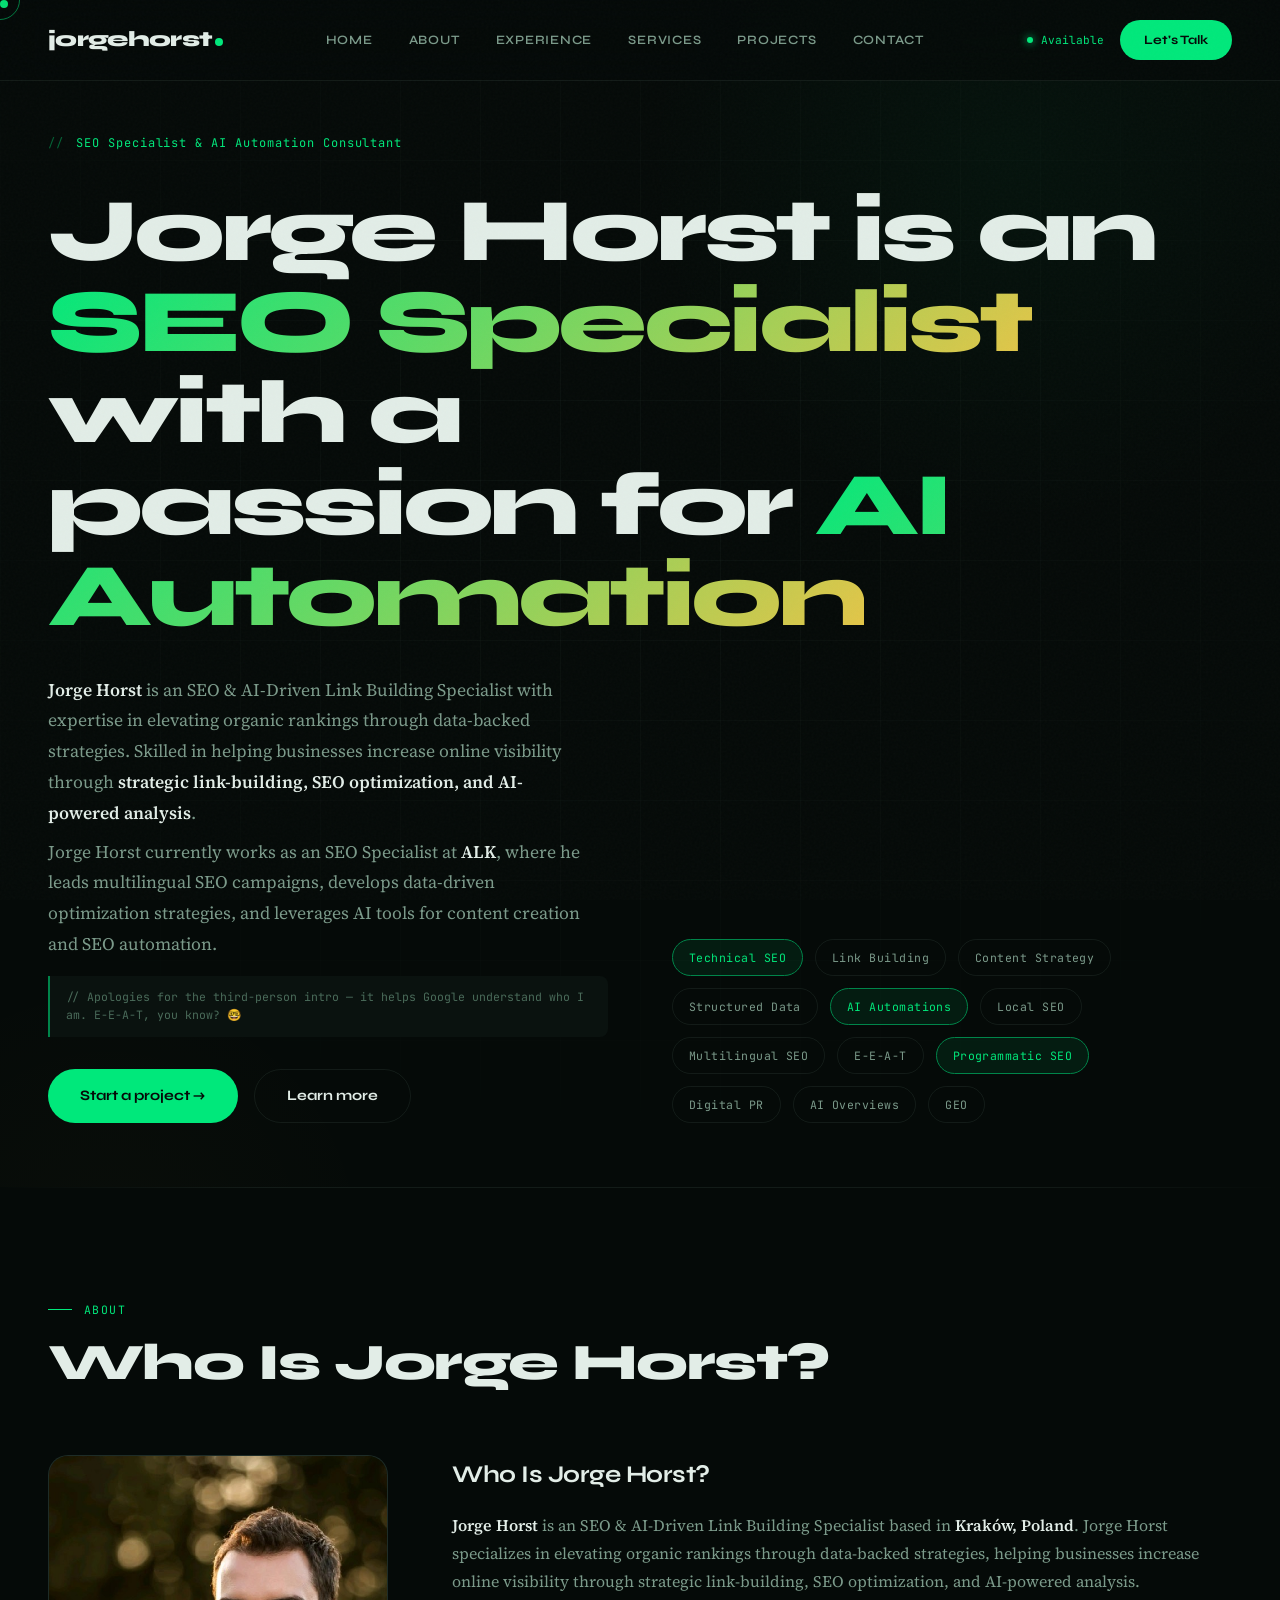
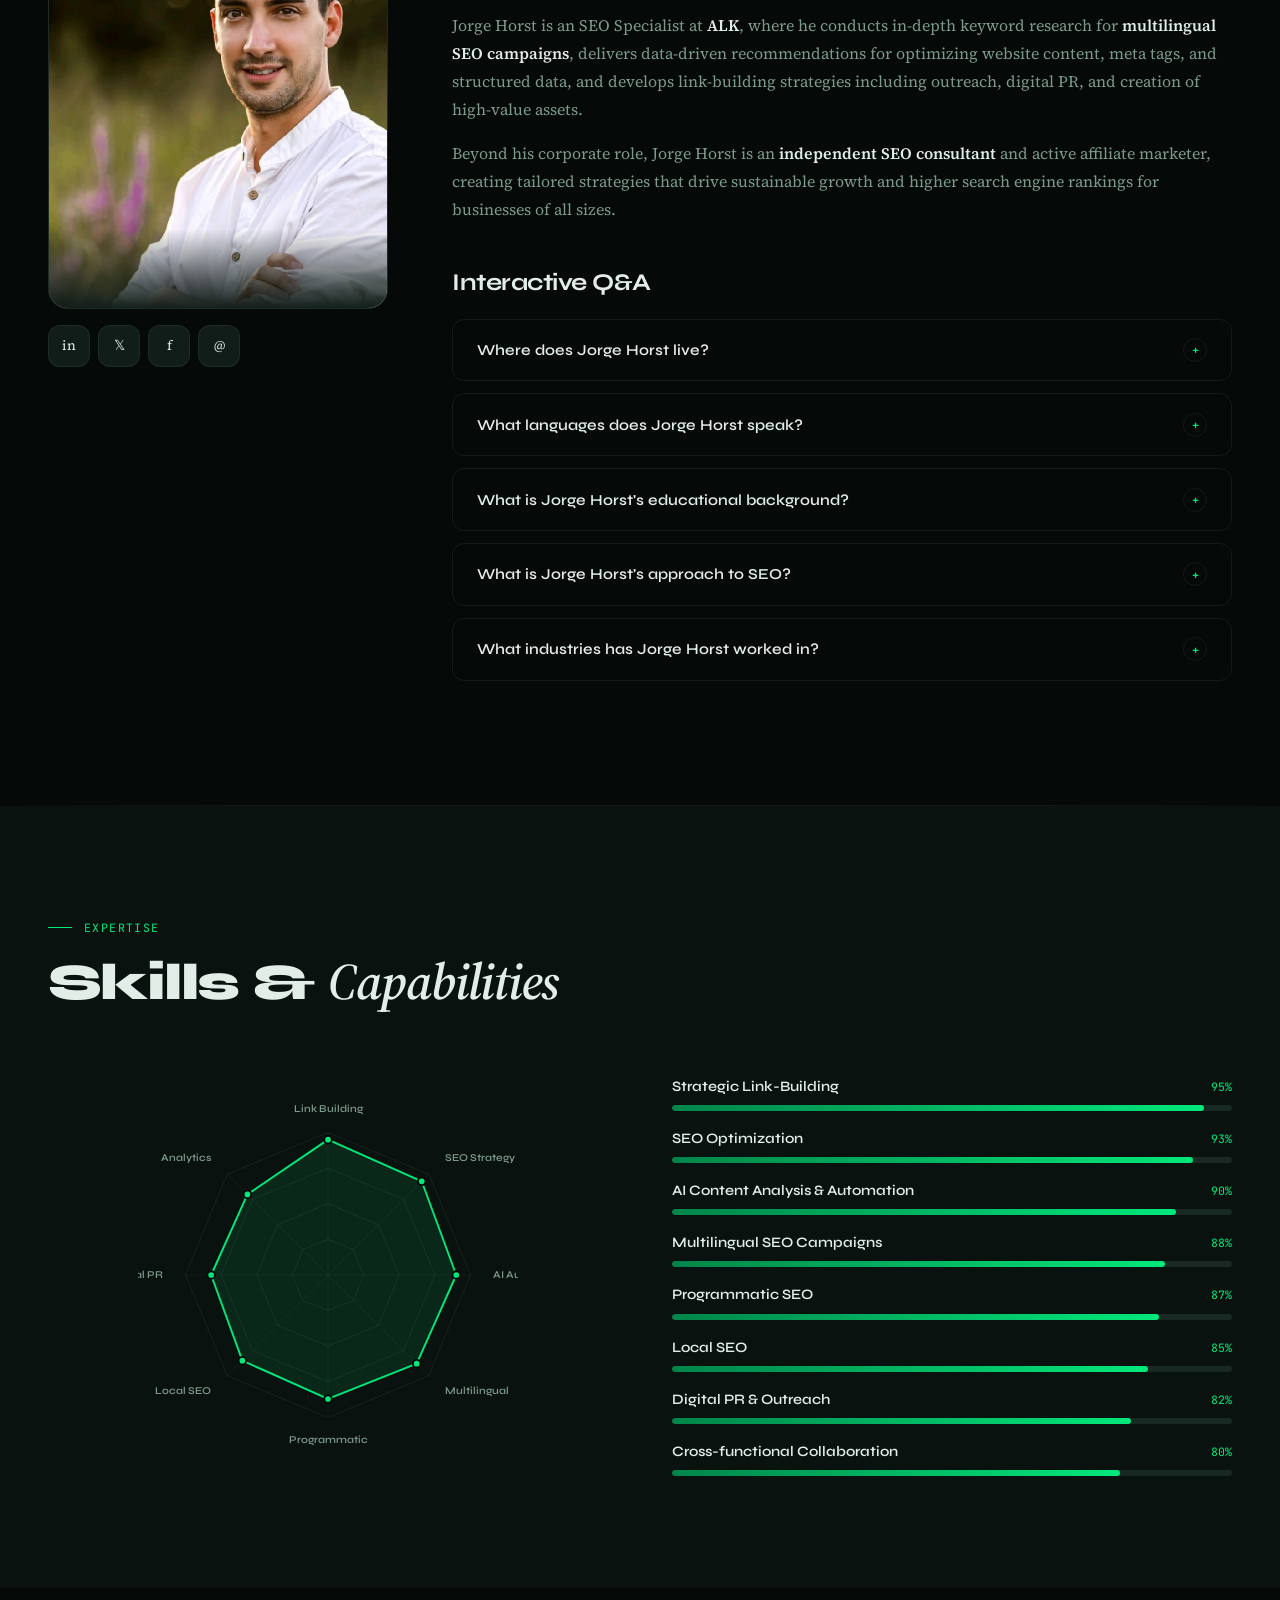
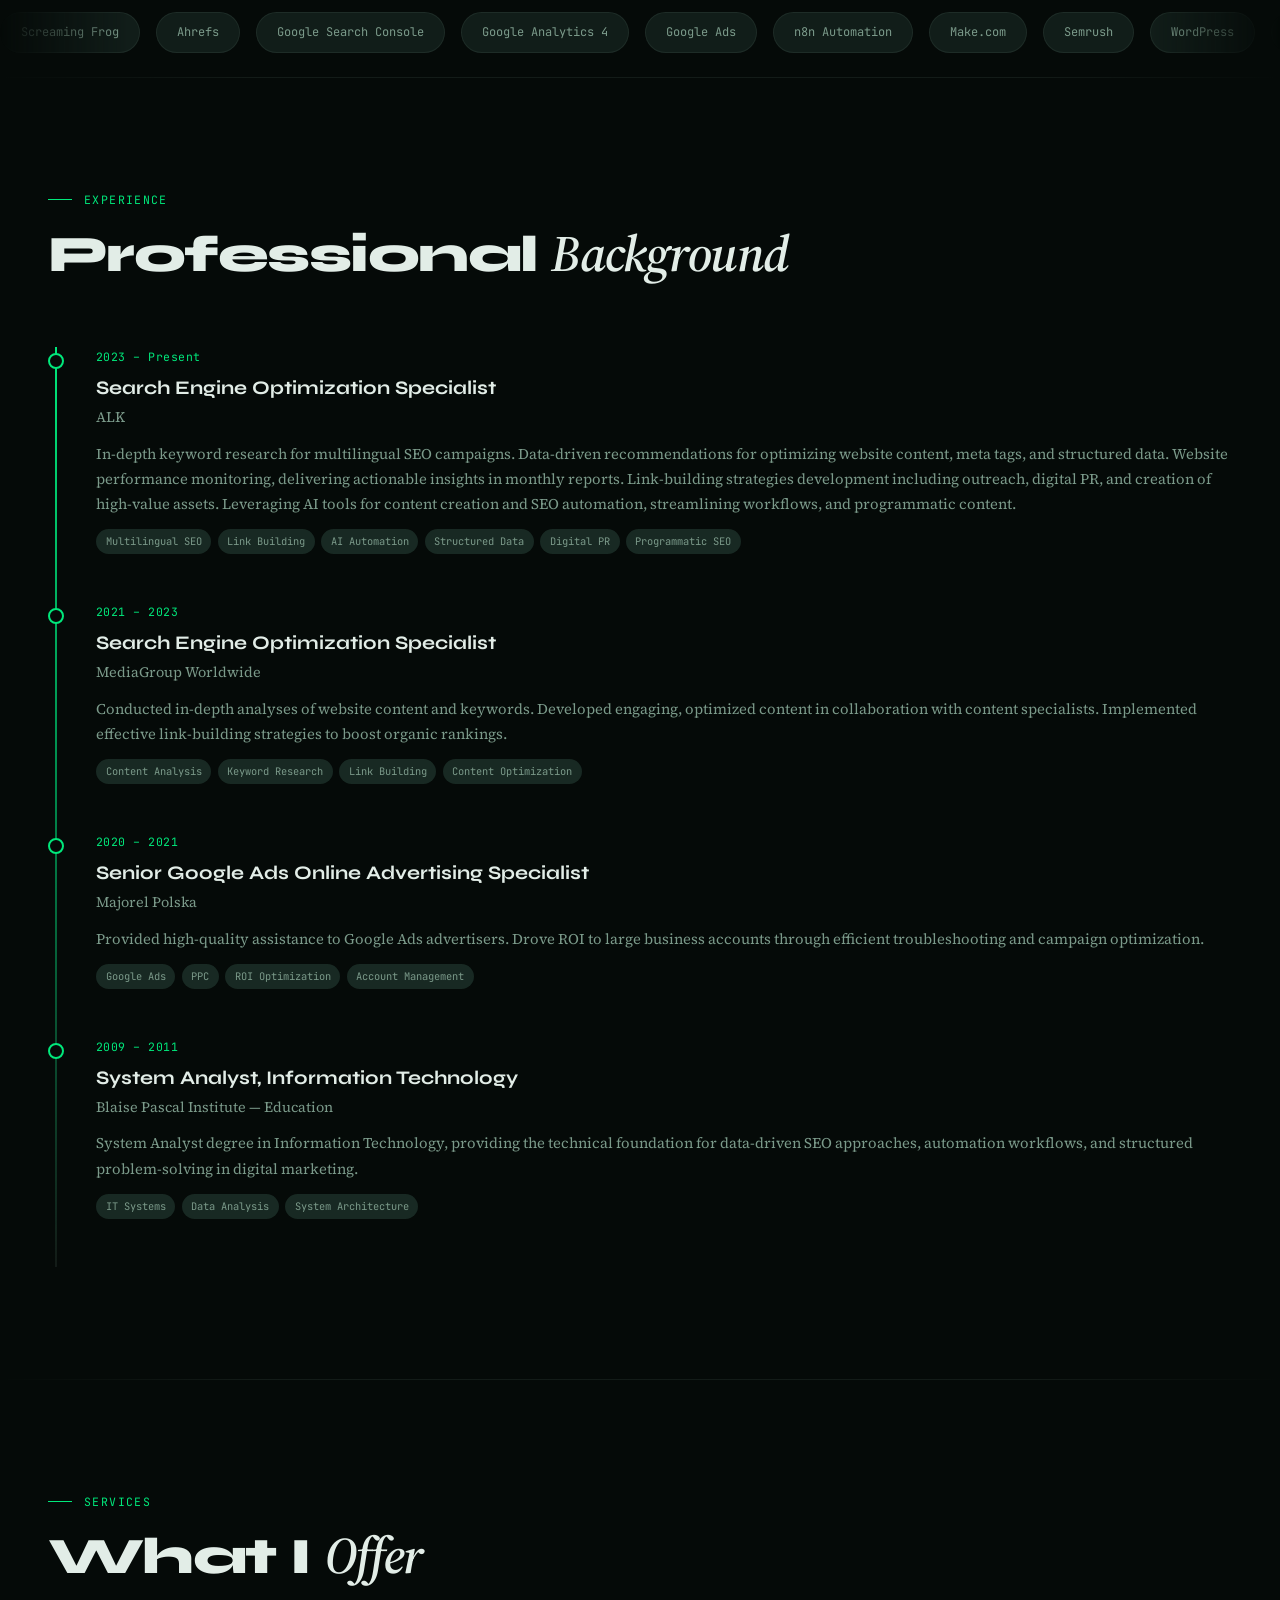
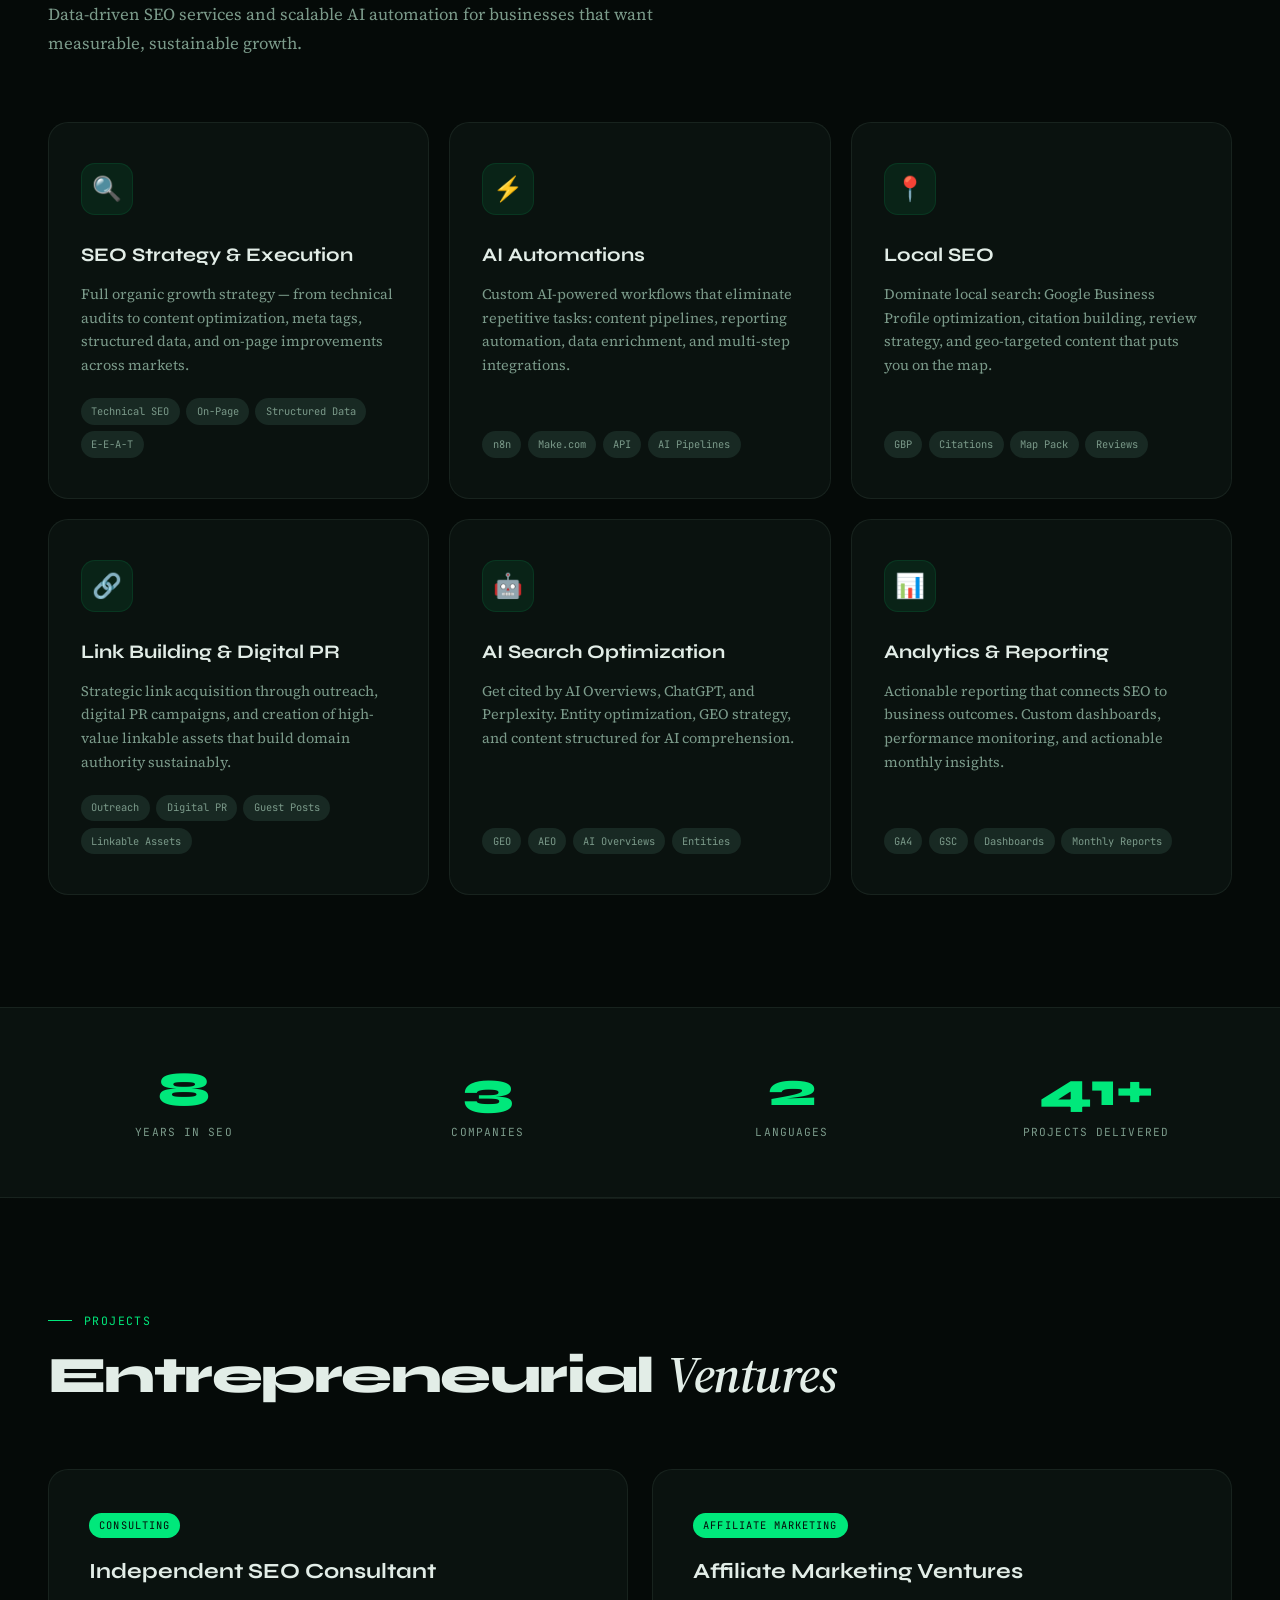
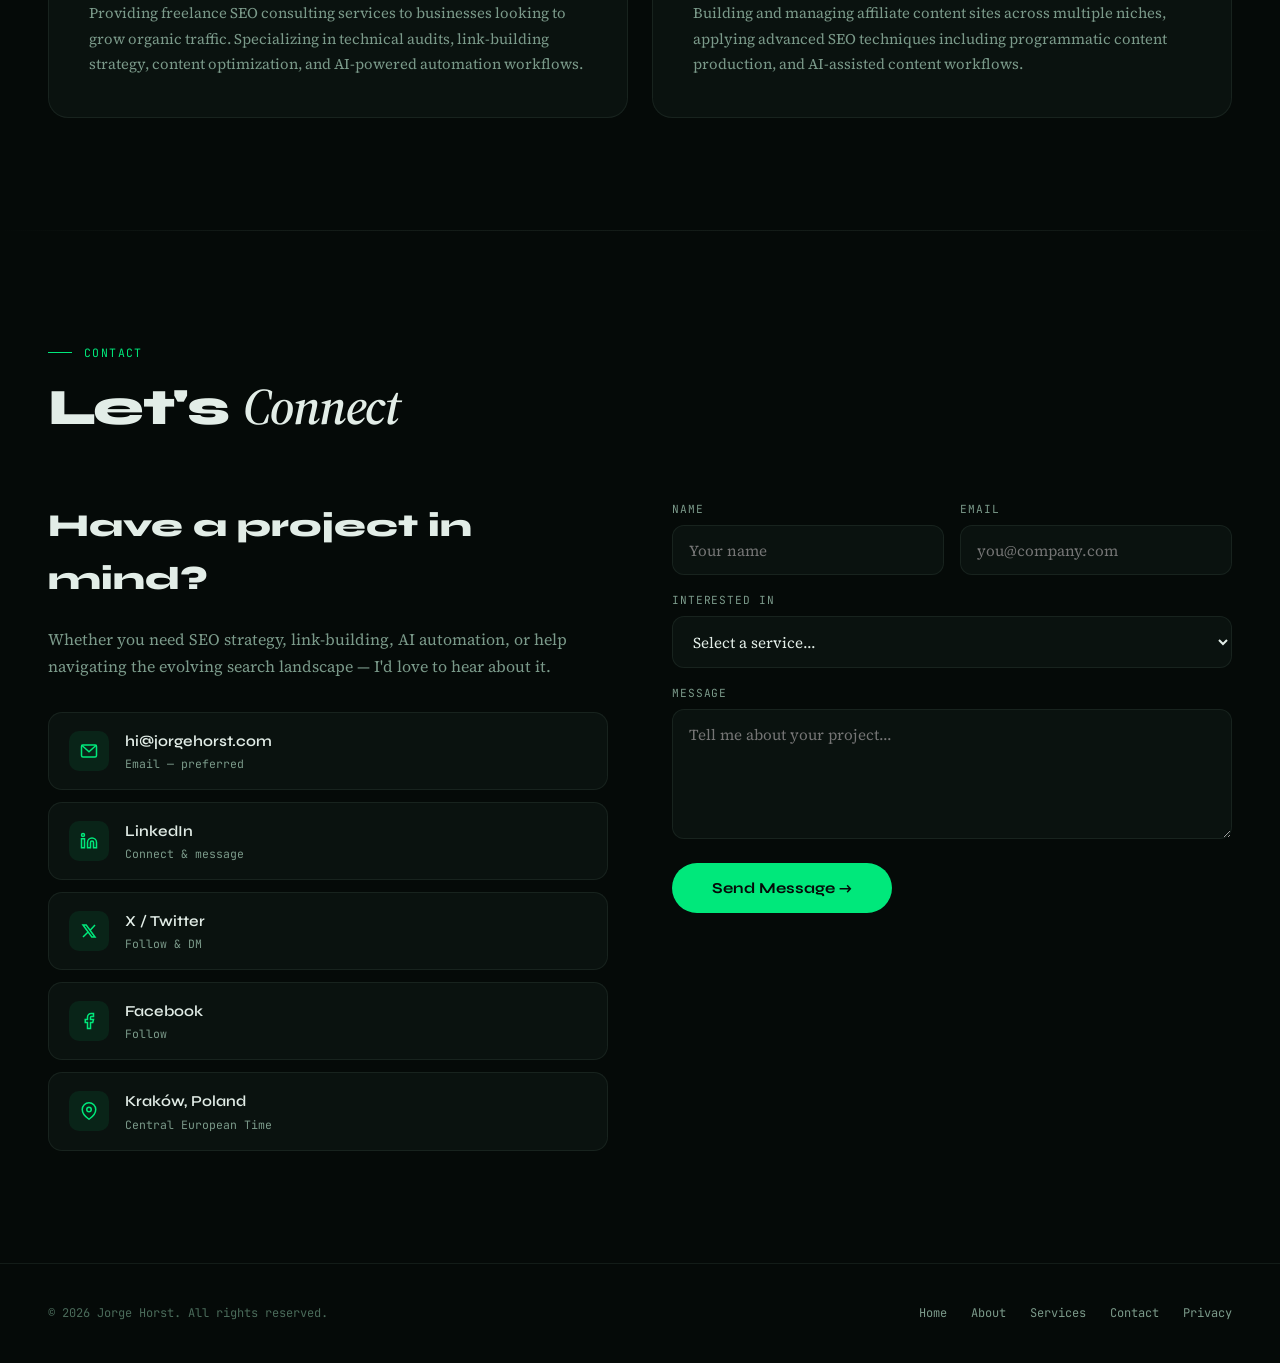
==== commit 88d9b59f: "Add files via upload" ====
--- a/about.html
+++ b/about.html
@@ -3,1082 +3,19 @@
 <head>
 <meta charset="UTF-8">
 <meta name="viewport" content="width=device-width, initial-scale=1.0">
-<title>Jorge Horst | SEO Specialist & AI Automation Consultant</title>
+<title>About Jorge Horst | SEO Specialist & AI Automation Consultant</title>
 <meta name="description" content="Jorge Horst is an SEO Specialist and AI Automation Consultant helping businesses grow organic traffic through data-backed strategies, link-building, and AI-powered analysis. Based in Kraków, Poland.">
-<link href="https://fonts.googleapis.com/css2?family=Syne:wght@400;500;600;700;800&family=Source+Serif+4:ital,wght@0,400;0,600;0,700;1,400;1,600&family=JetBrains+Mono:wght@400;500&display=swap" rel="stylesheet">
-<style>
-*, *::before, *::after { margin: 0; padding: 0; box-sizing: border-box; }
-
-:root {
-  --bg: #050A08;
-  --bg-2: #0A120F;
-  --bg-3: #111D19;
-  --bg-4: #182923;
-  --text: #E2EDE7;
-  --text-dim: #7B9A8A;
-  --text-dimmer: #4A6B5A;
-  --accent: #00E87B;
-  --accent-2: #00CC6A;
-  --accent-dark: #00854A;
-  --accent-glow: rgba(0, 232, 123, 0.08);
-  --accent-glow-strong: rgba(0, 232, 123, 0.15);
-  --warm: #E8C547;
-  --border: rgba(123, 154, 138, 0.12);
-  --border-hover: rgba(0, 232, 123, 0.25);
-  --display: 'Syne', sans-serif;
-  --serif: 'Source Serif 4', Georgia, serif;
-  --mono: 'JetBrains Mono', monospace;
-  --ease: cubic-bezier(0.25, 0.46, 0.45, 0.94);
-  --ease-out: cubic-bezier(0.16, 1, 0.3, 1);
-  --ease-bounce: cubic-bezier(0.34, 1.56, 0.64, 1);
-}
-
-html {
-  scroll-behavior: smooth;
-  background: var(--bg);
-  color: var(--text);
-  font-family: var(--serif);
-  font-size: 16px;
-  line-height: 1.65;
-  -webkit-font-smoothing: antialiased;
-}
-
-body { overflow-x: hidden; cursor: default; }
-a { color: inherit; text-decoration: none; }
-button { font-family: inherit; cursor: pointer; border: none; background: none; color: inherit; }
-
-/* ── Custom Cursor ── */
-.cursor-dot {
-  width: 8px; height: 8px;
-  background: var(--accent);
-  border-radius: 50%;
-  position: fixed;
-  top: 0; left: 0;
-  pointer-events: none;
-  z-index: 99999;
-  transition: transform 0.1s var(--ease), opacity 0.3s;
-  mix-blend-mode: difference;
-}
-.cursor-ring {
-  width: 40px; height: 40px;
-  border: 1.5px solid var(--accent);
-  border-radius: 50%;
-  position: fixed;
-  top: 0; left: 0;
-  pointer-events: none;
-  z-index: 99998;
-  transition: width 0.3s var(--ease-out), height 0.3s var(--ease-out), border-color 0.3s;
-  opacity: 0.5;
-}
-.cursor-ring.hovering {
-  width: 64px; height: 64px;
-  border-color: var(--warm);
-  opacity: 0.8;
-}
-
-/* ── Grain ── */
-body::after {
-  content: '';
-  position: fixed;
-  inset: 0;
-  z-index: 99990;
-  pointer-events: none;
-  opacity: 0.025;
-  background-image: url("data:image/svg+xml,%3Csvg viewBox='0 0 512 512' xmlns='http://www.w3.org/2000/svg'%3E%3Cfilter id='n'%3E%3CfeTurbulence type='fractalNoise' baseFrequency='0.75' numOctaves='4' stitchTiles='stitch'/%3E%3C/filter%3E%3Crect width='100%25' height='100%25' filter='url(%23n)'/%3E%3C/svg%3E");
-}
-
-/* ── NAV ── */
-.nav {
-  position: fixed;
-  top: 0; left: 0; right: 0;
-  z-index: 9000;
-  padding: 1.25rem 3rem;
-  display: flex;
-  align-items: center;
-  justify-content: space-between;
-  backdrop-filter: blur(24px);
-  -webkit-backdrop-filter: blur(24px);
-  background: rgba(5, 10, 8, 0.75);
-  border-bottom: 1px solid var(--border);
-  transition: all 0.4s var(--ease);
-}
-.nav.scrolled { padding: 0.85rem 3rem; }
-
-.nav-logo {
-  font-family: var(--display);
-  font-weight: 800;
-  font-size: 1.35rem;
-  letter-spacing: -0.03em;
-  display: flex;
-  align-items: center;
-  gap: 0.15rem;
-}
-.nav-logo .dot {
-  display: inline-block;
-  width: 8px; height: 8px;
-  background: var(--accent);
-  border-radius: 50%;
-  margin-left: 2px;
-  animation: dotPulse 2.5s ease infinite;
-}
-
-@keyframes dotPulse {
-  0%, 100% { transform: scale(1); opacity: 1; }
-  50% { transform: scale(1.4); opacity: 0.6; }
-}
-
-.nav-links { display: flex; gap: 0.25rem; align-items: center; }
-.nav-link {
-  font-family: var(--display);
-  font-size: 0.8rem;
-  font-weight: 600;
-  letter-spacing: 0.06em;
-  text-transform: uppercase;
-  color: var(--text-dim);
-  padding: 0.5rem 1rem;
-  border-radius: 100px;
-  transition: all 0.3s var(--ease);
-  position: relative;
-}
-.nav-link:hover { color: var(--text); background: var(--accent-glow); }
-.nav-link.active { color: var(--accent); }
-
-.nav-cta-wrap {
-  display: flex;
-  align-items: center;
-  gap: 1rem;
-}
-
-.nav-status {
-  display: flex;
-  align-items: center;
-  gap: 0.5rem;
-  font-family: var(--mono);
-  font-size: 0.7rem;
-  color: var(--accent);
-  letter-spacing: 0.02em;
-}
-.nav-status .pulse {
-  width: 6px; height: 6px;
-  background: var(--accent);
-  border-radius: 50%;
-  box-shadow: 0 0 8px var(--accent);
-  animation: dotPulse 2s ease infinite;
-}
-
-.nav-cta {
-  font-family: var(--display);
-  font-size: 0.8rem;
-  font-weight: 700;
-  padding: 0.6rem 1.5rem;
-  background: var(--accent);
-  color: var(--bg);
-  border-radius: 100px;
-  letter-spacing: 0.02em;
-  transition: all 0.3s var(--ease);
-}
-.nav-cta:hover {
-  background: #1affa0;
-  transform: translateY(-1px);
-  box-shadow: 0 4px 24px rgba(0, 232, 123, 0.35);
-}
-
-.mobile-toggle { display: none; padding: 6px; }
-.mobile-toggle span {
-  display: block; width: 22px; height: 2px;
-  background: var(--text); border-radius: 2px;
-  margin: 5px 0; transition: 0.3s;
-}
-
-/* ── HERO ── */
-.hero {
-  min-height: 100vh;
-  display: flex;
-  align-items: center;
-  padding: 8rem 3rem 4rem;
-  position: relative;
-  overflow: hidden;
-}
-
-.hero-bg-grid {
-  position: absolute;
-  inset: 0;
-  background-image:
-    linear-gradient(var(--border) 1px, transparent 1px),
-    linear-gradient(90deg, var(--border) 1px, transparent 1px);
-  background-size: 80px 80px;
-  mask-image: radial-gradient(ellipse 70% 60% at 50% 40%, black 20%, transparent 100%);
-  -webkit-mask-image: radial-gradient(ellipse 70% 60% at 50% 40%, black 20%, transparent 100%);
-  opacity: 0.4;
-}
-
-.hero-glow {
-  position: absolute;
-  top: -20%; right: -10%;
-  width: 800px; height: 800px;
-  background: radial-gradient(circle, rgba(0, 232, 123, 0.04) 0%, transparent 65%);
-  pointer-events: none;
-}
-.hero-glow-2 {
-  position: absolute;
-  bottom: -30%; left: -15%;
-  width: 600px; height: 600px;
-  background: radial-gradient(circle, rgba(232, 197, 71, 0.02) 0%, transparent 65%);
-  pointer-events: none;
-}
-
-.hero-inner {
-  max-width: 1280px;
-  margin: 0 auto;
-  width: 100%;
-  position: relative;
-  z-index: 2;
-}
-
-.hero-eyebrow {
-  display: inline-flex;
-  align-items: center;
-  gap: 0.75rem;
-  font-family: var(--mono);
-  font-size: 0.75rem;
-  letter-spacing: 0.08em;
-  color: var(--accent);
-  margin-bottom: 2rem;
-  opacity: 0;
-  animation: slideUp 0.8s var(--ease-out) 0.3s forwards;
-}
-.hero-eyebrow::before { content: '//'; opacity: 0.4; }
-
-.hero h1 {
-  font-family: var(--display);
-  font-size: clamp(3.2rem, 7vw, 6rem);
-  font-weight: 800;
-  line-height: 1.02;
-  letter-spacing: -0.04em;
-  margin-bottom: 2rem;
-}
-.hero h1 .line {
-  display: block;
-  opacity: 0;
-  transform: translateY(60px) rotateX(15deg);
-  animation: heroLine 1s var(--ease-out) forwards;
-}
-.hero h1 .line:nth-child(1) { animation-delay: 0.4s; }
-.hero h1 .line:nth-child(2) { animation-delay: 0.55s; }
-.hero h1 .line:nth-child(3) { animation-delay: 0.7s; }
-.hero h1 .line em {
-  font-style: normal;
-  background: linear-gradient(135deg, var(--accent), var(--warm));
-  -webkit-background-clip: text;
-  -webkit-text-fill-color: transparent;
-  background-clip: text;
-}
-
-@keyframes heroLine {
-  to { opacity: 1; transform: translateY(0) rotateX(0); }
-}
-@keyframes slideUp {
-  from { opacity: 0; transform: translateY(20px); }
-  to { opacity: 1; transform: translateY(0); }
-}
-
-.hero-bottom {
-  display: grid;
-  grid-template-columns: 1fr 1fr;
-  gap: 4rem;
-  align-items: end;
-  margin-top: 1rem;
-  opacity: 0;
-  animation: slideUp 0.8s var(--ease-out) 0.9s forwards;
-}
-
-.hero-desc {
-  font-size: 1.1rem;
-  color: var(--text-dim);
-  line-height: 1.75;
-  max-width: 540px;
-}
-.hero-desc strong { color: var(--text); font-weight: 600; }
-
-.hero-aside-note {
-  font-family: var(--mono);
-  font-size: 0.72rem;
-  color: var(--text-dimmer);
-  margin-top: 1rem;
-  padding: 0.75rem 1rem;
-  background: var(--bg-2);
-  border-left: 2px solid var(--accent-dark);
-  border-radius: 0 8px 8px 0;
-  line-height: 1.6;
-}
-
-.hero-actions {
-  display: flex;
-  gap: 1rem;
-  flex-wrap: wrap;
-  margin-top: 2rem;
-}
-
-.btn {
-  display: inline-flex;
-  align-items: center;
-  gap: 0.5rem;
-  font-family: var(--display);
-  font-weight: 700;
-  font-size: 0.9rem;
-  padding: 0.9rem 2rem;
-  border-radius: 100px;
-  transition: all 0.35s var(--ease);
-  position: relative;
-  overflow: hidden;
-}
-.btn-fill {
-  background: var(--accent);
-  color: var(--bg);
-}
-.btn-fill:hover {
-  background: #1affa0;
-  transform: translateY(-2px);
-  box-shadow: 0 8px 32px rgba(0, 232, 123, 0.3);
-}
-.btn-outline {
-  border: 1px solid var(--border);
-  color: var(--text);
-}
-.btn-outline:hover {
-  border-color: var(--accent);
-  color: var(--accent);
-  background: var(--accent-glow);
-}
-
-/* Hero ticker */
-.hero-ticker {
-  display: flex;
-  flex-direction: column;
-  gap: 0.75rem;
-}
-.ticker-row {
-  display: flex;
-  gap: 0.75rem;
-  align-items: center;
-}
-.ticker-tag {
-  font-family: var(--mono);
-  font-size: 0.72rem;
-  letter-spacing: 0.04em;
-  padding: 0.5rem 1rem;
-  border-radius: 100px;
-  border: 1px solid var(--border);
-  color: var(--text-dim);
-  white-space: nowrap;
-  transition: all 0.3s var(--ease);
-}
-.ticker-tag:hover {
-  border-color: var(--accent);
-  color: var(--accent);
-  background: var(--accent-glow);
-  transform: translateY(-2px);
-}
-.ticker-tag.highlight {
-  border-color: var(--accent-dark);
-  color: var(--accent);
-  background: var(--accent-glow);
-}
-
-/* ── SECTION LAYOUT ── */
-.section {
-  padding: 7rem 3rem;
-  position: relative;
-}
-.section-inner {
-  max-width: 1280px;
-  margin: 0 auto;
-}
-.section-divider {
-  height: 1px;
-  background: linear-gradient(90deg, transparent 0%, var(--border) 20%, var(--border) 80%, transparent 100%);
-  max-width: 1280px;
-  margin: 0 auto;
-}
-.section-header { margin-bottom: 4rem; }
-.section-eyebrow {
-  font-family: var(--mono);
-  font-size: 0.72rem;
-  letter-spacing: 0.12em;
-  text-transform: uppercase;
-  color: var(--accent);
-  margin-bottom: 1rem;
-  display: flex;
-  align-items: center;
-  gap: 0.75rem;
-}
-.section-eyebrow::before {
-  content: '';
-  width: 24px; height: 1px;
-  background: var(--accent);
-}
-.section-title {
-  font-family: var(--display);
-  font-size: clamp(2rem, 4vw, 3.2rem);
-  font-weight: 800;
-  line-height: 1.1;
-  letter-spacing: -0.03em;
-}
-.section-title em {
-  font-style: italic;
-  font-family: var(--serif);
-  font-weight: 600;
-}
-.section-subtitle {
-  font-size: 1.05rem;
-  color: var(--text-dim);
-  line-height: 1.7;
-  margin-top: 1rem;
-  max-width: 600px;
-}
-
-/* ── ABOUT ── */
-.about-layout {
-  display: grid;
-  grid-template-columns: 340px 1fr;
-  gap: 4rem;
-  align-items: start;
-}
-.about-photo-col {
-  position: sticky;
-  top: 6rem;
-}
-.about-photo {
-  aspect-ratio: 3 / 4;
-  border-radius: 20px;
-  background: var(--bg-3);
-  border: 1px solid var(--border);
-  display: flex;
-  align-items: center;
-  justify-content: center;
-  position: relative;
-  overflow: hidden;
-  transition: border-color 0.4s;
-}
-.about-photo:hover { border-color: var(--border-hover); }
-.about-photo img {
-  width: 100%;
-  height: 100%;
-  object-fit: cover;
-  border-radius: 20px;
-}
-.about-photo-decor {
-  position: absolute;
-  bottom: -1px;
-  left: 0; right: 0;
-  height: 100px;
-  background: linear-gradient(to top, var(--bg-3), transparent);
-  pointer-events: none;
-}
-.about-social {
-  display: flex;
-  gap: 0.5rem;
-  margin-top: 1rem;
-}
-.about-social a {
-  width: 42px; height: 42px;
-  border-radius: 12px;
-  background: var(--bg-3);
-  border: 1px solid var(--border);
-  display: flex;
-  align-items: center;
-  justify-content: center;
-  font-size: 0.85rem;
-  transition: all 0.3s var(--ease);
-}
-.about-social a:hover {
-  background: var(--accent-glow);
-  border-color: var(--accent);
-  transform: translateY(-2px);
-}
-
-.about-content h3 {
-  font-family: var(--display);
-  font-size: 1.5rem;
-  font-weight: 700;
-  margin-top: 2.5rem;
-  margin-bottom: 1rem;
-  letter-spacing: -0.02em;
-}
-.about-content h3:first-child { margin-top: 0; }
-.about-content p {
-  color: var(--text-dim);
-  margin-bottom: 1rem;
-  font-size: 1rem;
-  line-height: 1.75;
-}
-.about-content p strong {
-  color: var(--text);
-  font-weight: 600;
-}
-
-/* Q&A accordion */
-.qa-item {
-  border: 1px solid var(--border);
-  border-radius: 12px;
-  margin-bottom: 0.75rem;
-  overflow: hidden;
-  transition: border-color 0.3s;
-}
-.qa-item:hover { border-color: var(--border-hover); }
-.qa-question {
-  width: 100%;
-  text-align: left;
-  padding: 1.15rem 1.5rem;
-  font-family: var(--display);
-  font-size: 0.95rem;
-  font-weight: 600;
-  color: var(--text);
-  display: flex;
-  justify-content: space-between;
-  align-items: center;
-  gap: 1rem;
-  transition: background 0.3s;
-}
-.qa-question:hover { background: var(--bg-3); }
-.qa-icon {
-  width: 24px; height: 24px;
-  border-radius: 50%;
-  border: 1px solid var(--border);
-  display: flex;
-  align-items: center;
-  justify-content: center;
-  font-size: 0.85rem;
-  color: var(--accent);
-  flex-shrink: 0;
-  transition: transform 0.3s var(--ease), background 0.3s;
-}
-.qa-item.open .qa-icon {
-  transform: rotate(45deg);
-  background: var(--accent-glow);
-}
-.qa-answer {
-  max-height: 0;
-  overflow: hidden;
-  transition: max-height 0.5s var(--ease), padding 0.3s;
-}
-.qa-item.open .qa-answer { max-height: 500px; }
-.qa-answer-inner {
-  padding: 0 1.5rem 1.25rem;
-  color: var(--text-dim);
-  font-size: 0.95rem;
-  line-height: 1.7;
-}
-
-/* ── SKILLS ── */
-.skills-section { background: var(--bg-2); }
-.skills-layout {
-  display: grid;
-  grid-template-columns: 1fr 1fr;
-  gap: 4rem;
-  align-items: center;
-}
-.skills-radar-wrap {
-  display: flex;
-  align-items: center;
-  justify-content: center;
-}
-.skills-list {
-  display: flex;
-  flex-direction: column;
-  gap: 1rem;
-}
-.skill-bar-item { position: relative; }
-.skill-bar-label {
-  display: flex;
-  justify-content: space-between;
-  align-items: baseline;
-  margin-bottom: 0.4rem;
-}
-.skill-bar-name {
-  font-family: var(--display);
-  font-size: 0.9rem;
-  font-weight: 600;
-}
-.skill-bar-pct {
-  font-family: var(--mono);
-  font-size: 0.72rem;
-  color: var(--accent);
-}
-.skill-bar-track {
-  height: 6px;
-  background: var(--bg-4);
-  border-radius: 100px;
-  overflow: hidden;
-}
-.skill-bar-fill {
-  height: 100%;
-  background: linear-gradient(90deg, var(--accent-dark), var(--accent));
-  border-radius: 100px;
-  width: 0;
-  transition: width 1.2s var(--ease-out);
-}
-.skill-bar-item.visible .skill-bar-fill { width: var(--pct); }
-
-/* ── TIMELINE ── */
-.timeline {
-  position: relative;
-  padding-left: 3rem;
-}
-.timeline::before {
-  content: '';
-  position: absolute;
-  left: 7px;
-  top: 0; bottom: 0;
-  width: 2px;
-  background: linear-gradient(to bottom, var(--accent), var(--accent-dark), var(--border));
-}
-.timeline-item {
-  position: relative;
-  padding-bottom: 3rem;
-  opacity: 0;
-  transform: translateX(-20px);
-  transition: all 0.6s var(--ease-out);
-}
-.timeline-item.visible {
-  opacity: 1;
-  transform: translateX(0);
-}
-.timeline-dot {
-  position: absolute;
-  left: -3rem;
-  top: 0.35rem;
-  width: 16px; height: 16px;
-  border-radius: 50%;
-  background: var(--bg);
-  border: 2px solid var(--accent);
-  z-index: 2;
-  transition: all 0.3s var(--ease-bounce);
-}
-.timeline-item:hover .timeline-dot {
-  transform: scale(1.4);
-  background: var(--accent);
-  box-shadow: 0 0 16px rgba(0, 232, 123, 0.4);
-}
-.timeline-date {
-  font-family: var(--mono);
-  font-size: 0.72rem;
-  color: var(--accent);
-  letter-spacing: 0.04em;
-  margin-bottom: 0.35rem;
-}
-.timeline-title {
-  font-family: var(--display);
-  font-size: 1.2rem;
-  font-weight: 700;
-  margin-bottom: 0.15rem;
-}
-.timeline-company {
-  font-size: 0.9rem;
-  color: var(--text-dim);
-  margin-bottom: 0.75rem;
-}
-.timeline-desc {
-  color: var(--text-dim);
-  font-size: 0.925rem;
-  line-height: 1.7;
-}
-.timeline-tags {
-  display: flex;
-  flex-wrap: wrap;
-  gap: 0.4rem;
-  margin-top: 0.75rem;
-}
-.timeline-tag {
-  font-family: var(--mono);
-  font-size: 0.65rem;
-  padding: 0.25rem 0.6rem;
-  background: var(--bg-4);
-  border-radius: 100px;
-  color: var(--text-dim);
-}
-
-/* ── SERVICES ── */
-.services-grid {
-  display: grid;
-  grid-template-columns: repeat(3, 1fr);
-  gap: 1.25rem;
-}
-.service-card {
-  background: var(--bg-2);
-  border: 1px solid var(--border);
-  border-radius: 20px;
-  padding: 2.5rem 2rem;
-  transition: all 0.4s var(--ease);
-  position: relative;
-  overflow: hidden;
-  cursor: default;
-}
-.service-card::after {
-  content: '';
-  position: absolute;
-  inset: 0;
-  background: radial-gradient(circle at var(--mx, 50%) var(--my, 50%), var(--accent-glow-strong), transparent 60%);
-  opacity: 0;
-  transition: opacity 0.4s;
-  pointer-events: none;
-}
-.service-card:hover::after { opacity: 1; }
-.service-card:hover {
-  border-color: var(--border-hover);
-  transform: translateY(-6px);
-  box-shadow: 0 16px 48px rgba(0, 0, 0, 0.4);
-}
-.service-icon-wrap {
-  width: 52px; height: 52px;
-  border-radius: 14px;
-  background: var(--accent-glow);
-  border: 1px solid rgba(0, 232, 123, 0.1);
-  display: flex;
-  align-items: center;
-  justify-content: center;
-  font-size: 1.5rem;
-  margin-bottom: 1.5rem;
-  transition: all 0.3s var(--ease-bounce);
-}
-.service-card:hover .service-icon-wrap {
-  transform: scale(1.1) rotate(-3deg);
-  background: var(--accent-glow-strong);
-}
-.service-card h3 {
-  font-family: var(--display);
-  font-size: 1.2rem;
-  font-weight: 700;
-  margin-bottom: 0.75rem;
-}
-.service-card p {
-  color: var(--text-dim);
-  font-size: 0.9rem;
-  line-height: 1.65;
-  margin-bottom: 1.25rem;
-}
-.service-tags {
-  display: flex;
-  flex-wrap: wrap;
-  gap: 0.4rem;
-}
-.service-tag {
-  font-family: var(--mono);
-  font-size: 0.65rem;
-  padding: 0.3rem 0.65rem;
-  background: var(--bg-4);
-  border-radius: 100px;
-  color: var(--text-dim);
-}
-
-/* ── PROJECTS ── */
-.projects-grid {
-  display: grid;
-  grid-template-columns: 1fr 1fr;
-  gap: 1.5rem;
-}
-.project-card {
-  background: var(--bg-2);
-  border: 1px solid var(--border);
-  border-radius: 20px;
-  padding: 2.5rem;
-  transition: all 0.4s var(--ease);
-}
-.project-card:hover {
-  border-color: var(--border-hover);
-  transform: translateY(-4px);
-}
-.project-badge {
-  font-family: var(--mono);
-  font-size: 0.65rem;
-  text-transform: uppercase;
-  letter-spacing: 0.1em;
-  color: var(--bg);
-  background: var(--accent);
-  padding: 0.25rem 0.65rem;
-  border-radius: 100px;
-  display: inline-block;
-  margin-bottom: 1rem;
-}
-.project-card h3 {
-  font-family: var(--display);
-  font-size: 1.35rem;
-  font-weight: 700;
-  margin-bottom: 0.75rem;
-}
-.project-card p {
-  color: var(--text-dim);
-  font-size: 0.925rem;
-  line-height: 1.7;
-}
-
-/* ── RESULTS ── */
-.results-strip {
-  background: var(--bg-2);
-  border-top: 1px solid var(--border);
-  border-bottom: 1px solid var(--border);
-  padding: 3.5rem 3rem;
-}
-.results-inner {
-  max-width: 1280px;
-  margin: 0 auto;
-  display: grid;
-  grid-template-columns: repeat(4, 1fr);
-  gap: 2rem;
-  text-align: center;
-}
-.result-stat-num {
-  font-family: var(--display);
-  font-size: 3rem;
-  font-weight: 800;
-  color: var(--accent);
-  line-height: 1.1;
-}
-.result-stat-label {
-  font-family: var(--mono);
-  font-size: 0.7rem;
-  text-transform: uppercase;
-  letter-spacing: 0.1em;
-  color: var(--text-dim);
-  margin-top: 0.35rem;
-}
-
-/* ── CERTS MARQUEE ── */
-.certs-marquee {
-  overflow: hidden;
-  padding: 1.5rem 0;
-  mask-image: linear-gradient(90deg, transparent, black 10%, black 90%, transparent);
-  -webkit-mask-image: linear-gradient(90deg, transparent, black 10%, black 90%, transparent);
-}
-.certs-track {
-  display: flex;
-  gap: 1rem;
-  animation: marquee 30s linear infinite;
-  width: max-content;
-}
-@keyframes marquee {
-  0% { transform: translateX(0); }
-  100% { transform: translateX(-50%); }
-}
-.cert-chip {
-  font-family: var(--mono);
-  font-size: 0.75rem;
-  padding: 0.6rem 1.25rem;
-  background: var(--bg-3);
-  border: 1px solid var(--border);
-  border-radius: 100px;
-  color: var(--text-dim);
-  white-space: nowrap;
-  transition: all 0.3s;
-}
-.cert-chip:hover {
-  border-color: var(--accent);
-  color: var(--accent);
-}
-
-/* ── CONTACT ── */
-.contact-layout {
-  display: grid;
-  grid-template-columns: 1fr 1fr;
-  gap: 4rem;
-}
-.contact-info h3 {
-  font-family: var(--display);
-  font-size: 2rem;
-  font-weight: 800;
-  margin-bottom: 1.25rem;
-  letter-spacing: -0.02em;
-}
-.contact-info p {
-  color: var(--text-dim);
-  line-height: 1.7;
-  margin-bottom: 2rem;
-}
-.contact-links {
-  display: flex;
-  flex-direction: column;
-  gap: 0.75rem;
-}
-.contact-link-item {
-  display: flex;
-  align-items: center;
-  gap: 1rem;
-  padding: 1rem 1.25rem;
-  background: var(--bg-2);
-  border: 1px solid var(--border);
-  border-radius: 14px;
-  transition: all 0.3s var(--ease);
-}
-.contact-link-item:hover {
-  border-color: var(--border-hover);
-  transform: translateX(4px);
-  background: var(--bg-3);
-}
-.contact-link-icon {
-  width: 40px; height: 40px;
-  border-radius: 10px;
-  background: var(--accent-glow);
-  display: flex;
-  align-items: center;
-  justify-content: center;
-  flex-shrink: 0;
-}
-.contact-link-text {
-  font-family: var(--display);
-  font-weight: 600;
-  font-size: 0.95rem;
-}
-.contact-link-sub {
-  font-family: var(--mono);
-  font-size: 0.72rem;
-  color: var(--text-dim);
-}
-
-.contact-form {
-  display: flex;
-  flex-direction: column;
-  gap: 1rem;
-}
-.form-row { display: flex; gap: 1rem; }
-.form-row > * { flex: 1; }
-.form-group label {
-  display: block;
-  font-family: var(--mono);
-  font-size: 0.7rem;
-  letter-spacing: 0.08em;
-  text-transform: uppercase;
-  color: var(--text-dim);
-  margin-bottom: 0.4rem;
-}
-.form-group input,
-.form-group textarea,
-.form-group select {
-  width: 100%;
-  padding: 0.85rem 1rem;
-  background: var(--bg-2);
-  border: 1px solid var(--border);
-  border-radius: 12px;
-  color: var(--text);
-  font-family: var(--serif);
-  font-size: 0.95rem;
-  transition: all 0.3s var(--ease);
-  outline: none;
-}
-.form-group input:focus,
-.form-group textarea:focus,
-.form-group select:focus {
-  border-color: var(--accent);
-  box-shadow: 0 0 0 3px var(--accent-glow);
-}
-.form-group textarea { min-height: 130px; resize: vertical; }
-.form-group select option { background: var(--bg-2); }
-
-.form-submit {
-  align-self: flex-start;
-  font-family: var(--display);
-  font-weight: 700;
-  font-size: 0.95rem;
-  padding: 1rem 2.5rem;
-  background: var(--accent);
-  color: var(--bg);
-  border-radius: 100px;
-  transition: all 0.35s var(--ease);
-}
-.form-submit:hover {
-  background: #1affa0;
-  transform: translateY(-2px);
-  box-shadow: 0 8px 32px rgba(0, 232, 123, 0.3);
-}
-
-/* ── FOOTER ── */
-.footer {
-  padding: 2.5rem 3rem;
-  border-top: 1px solid var(--border);
-}
-.footer-inner {
-  max-width: 1280px;
-  margin: 0 auto;
-  display: flex;
-  align-items: center;
-  justify-content: space-between;
-  flex-wrap: wrap;
-  gap: 1rem;
-}
-.footer-copy {
-  font-family: var(--mono);
-  font-size: 0.75rem;
-  color: var(--text-dimmer);
-}
-.footer-links { display: flex; gap: 1.5rem; }
-.footer-links a {
-  font-family: var(--mono);
-  font-size: 0.75rem;
-  color: var(--text-dim);
-  transition: color 0.3s;
-}
-.footer-links a:hover { color: var(--accent); }
-
-/* ── SCROLL ANIMATIONS ── */
-.reveal {
-  opacity: 0;
-  transform: translateY(40px);
-  transition: opacity 0.7s var(--ease-out), transform 0.7s var(--ease-out);
-}
-.reveal.visible { opacity: 1; transform: translateY(0); }
-.reveal-delay-1 { transition-delay: 0.1s; }
-.reveal-delay-2 { transition-delay: 0.2s; }
-.reveal-delay-3 { transition-delay: 0.3s; }
-
-/* ── RESPONSIVE ── */
-@media (max-width: 1024px) {
-  .nav { padding: 1rem 1.5rem; }
-  .hero { padding: 7rem 1.5rem 3rem; }
-  .section { padding: 5rem 1.5rem; }
-  .hero-bottom { grid-template-columns: 1fr; gap: 2rem; }
-  .services-grid { grid-template-columns: 1fr 1fr; }
-  .about-layout { grid-template-columns: 1fr; }
-  .about-photo-col { position: static; max-width: 300px; }
-  .skills-layout { grid-template-columns: 1fr; }
-  .results-inner { grid-template-columns: 1fr 1fr; }
-  .contact-layout { grid-template-columns: 1fr; }
-}
-
-@media (max-width: 768px) {
-  .nav-links { display: none; }
-  .nav-links.open {
-    display: flex;
-    flex-direction: column;
-    position: absolute;
-    top: 100%; left: 0; right: 0;
-    background: var(--bg-2);
-    border-bottom: 1px solid var(--border);
-    padding: 1.25rem;
-    gap: 0.25rem;
-  }
-  .nav-status { display: none; }
-  .mobile-toggle { display: block; }
-  .services-grid { grid-template-columns: 1fr; }
-  .projects-grid { grid-template-columns: 1fr; }
-  .results-inner { grid-template-columns: 1fr 1fr; gap: 1.5rem; }
-  .results-strip { padding: 2.5rem 1.5rem; }
-  .form-row { flex-direction: column; }
-  .cursor-dot, .cursor-ring { display: none; }
-  .hero-ticker { display: none; }
-  .footer-inner { flex-direction: column; text-align: center; }
-}
-</style>
+<link rel="stylesheet" href="style.css">
 </head>
 <body>
-
-<!-- Custom cursor -->
 <div class="cursor-dot" id="cursorDot"></div>
 <div class="cursor-ring" id="cursorRing"></div>
 
-<!-- ═══ NAV ═══ -->
 <nav class="nav" id="nav">
-  <a href="#hero" class="nav-logo">jorgehorst<span class="dot"></span></a>
+  <a href="index.html" class="nav-logo">jorgehorst<span class="dot"></span></a>
   <div class="nav-links" id="navLinks">
-    <a href="#about" class="nav-link">About</a>
+    <a href="index.html" class="nav-link">Home</a>
+    <a href="#about" class="nav-link active">About</a>
     <a href="#experience" class="nav-link">Experience</a>
     <a href="#services" class="nav-link">Services</a>
     <a href="#projects" class="nav-link">Projects</a>
@@ -1088,60 +25,26 @@
     <div class="nav-status"><span class="pulse"></span> Available</div>
     <a href="#contact" class="nav-cta">Let's Talk</a>
   </div>
-  <button class="mobile-toggle" onclick="document.getElementById('navLinks').classList.toggle('open')" aria-label="Menu">
-    <span></span><span></span><span></span>
-  </button>
+  <button class="mobile-toggle" onclick="document.getElementById('navLinks').classList.toggle('open')" aria-label="Menu"><span></span><span></span><span></span></button>
 </nav>
 
-<!-- ═══ HERO ═══ -->
 <section class="hero" id="hero">
-  <div class="hero-bg-grid"></div>
-  <div class="hero-glow"></div>
-  <div class="hero-glow-2"></div>
+  <div class="hero-bg-grid"></div><div class="hero-glow"></div><div class="hero-glow-2"></div>
   <div class="hero-inner">
     <div class="hero-eyebrow">SEO Specialist & AI Automation Consultant</div>
-    <h1>
-      <span class="line">Jorge Horst is an</span>
-      <span class="line"><em>SEO Specialist</em> with a</span>
-      <span class="line">passion for <em>AI Automation</em></span>
-    </h1>
+    <h1><span class="line">Jorge Horst is an</span><span class="line"><em>SEO Specialist</em> with a</span><span class="line">passion for <em>AI Automation</em></span></h1>
     <div class="hero-bottom">
       <div>
-        <p class="hero-desc">
-          <strong>Jorge Horst</strong> is an SEO & AI-Driven Link Building Specialist with expertise in elevating organic rankings through data-backed strategies. Skilled in helping businesses increase online visibility through <strong>strategic link-building, SEO optimization, and AI-powered analysis</strong>.
-        </p>
-        <p class="hero-desc" style="margin-top:0.5rem">
-          Jorge Horst currently works as an SEO Specialist at <strong>ALK</strong>, where he leads multilingual SEO campaigns, develops data-driven optimization strategies, and leverages AI tools for content creation and SEO automation.
-        </p>
-        <div class="hero-aside-note">
-          // Apologies for the third-person intro — it helps Google understand who I am. E-E-A-T, you know? 🤓
-        </div>
-        <div class="hero-actions">
-          <a href="#contact" class="btn btn-fill">Start a project →</a>
-          <a href="#about" class="btn btn-outline">Learn more</a>
-        </div>
+        <p class="hero-desc"><strong>Jorge Horst</strong> is an SEO & AI-Driven Link Building Specialist with expertise in elevating organic rankings through data-backed strategies. Skilled in helping businesses increase online visibility through <strong>strategic link-building, SEO optimization, and AI-powered analysis</strong>.</p>
+        <p class="hero-desc" style="margin-top:0.5rem">Jorge Horst currently works as an SEO Specialist at <strong>ALK</strong>, where he leads multilingual SEO campaigns, develops data-driven optimization strategies, and leverages AI tools for content creation and SEO automation.</p>
+        <div class="hero-aside-note">// Apologies for the third-person intro — it helps Google understand who I am. E-E-A-T, you know? 🤓</div>
+        <div class="hero-actions"><a href="#contact" class="btn btn-fill">Start a project →</a><a href="#about" class="btn btn-outline">Learn more</a></div>
       </div>
       <div class="hero-ticker">
-        <div class="ticker-row">
-          <span class="ticker-tag highlight">Technical SEO</span>
-          <span class="ticker-tag">Link Building</span>
-          <span class="ticker-tag">Content Strategy</span>
-        </div>
-        <div class="ticker-row">
-          <span class="ticker-tag">Structured Data</span>
-          <span class="ticker-tag highlight">AI Automations</span>
-          <span class="ticker-tag">Local SEO</span>
-        </div>
-        <div class="ticker-row">
-          <span class="ticker-tag">Multilingual SEO</span>
-          <span class="ticker-tag">E-E-A-T</span>
-          <span class="ticker-tag highlight">Programmatic SEO</span>
-        </div>
-        <div class="ticker-row">
-          <span class="ticker-tag">Digital PR</span>
-          <span class="ticker-tag">AI Overviews</span>
-          <span class="ticker-tag">GEO</span>
-        </div>
+        <div class="ticker-row"><span class="ticker-tag highlight">Technical SEO</span><span class="ticker-tag">Link Building</span><span class="ticker-tag">Content Strategy</span></div>
+        <div class="ticker-row"><span class="ticker-tag">Structured Data</span><span class="ticker-tag highlight">AI Automations</span><span class="ticker-tag">Local SEO</span></div>
+        <div class="ticker-row"><span class="ticker-tag">Multilingual SEO</span><span class="ticker-tag">E-E-A-T</span><span class="ticker-tag highlight">Programmatic SEO</span></div>
+        <div class="ticker-row"><span class="ticker-tag">Digital PR</span><span class="ticker-tag">AI Overviews</span><span class="ticker-tag">GEO</span></div>
       </div>
     </div>
   </div>
@@ -1149,20 +52,12 @@
 
 <div class="section-divider"></div>
 
-<!-- ═══ ABOUT ═══ -->
 <section class="section" id="about">
   <div class="section-inner">
-    <div class="section-header reveal">
-      <span class="section-eyebrow">About</span>
-      <h2 class="section-title">Who Is Jorge Horst?</h2>
-    </div>
-
+    <div class="section-header reveal"><span class="section-eyebrow">About</span><h2 class="section-title">Who Is Jorge Horst?</h2></div>
     <div class="about-layout">
       <div class="about-photo-col reveal">
-        <div class="about-photo">
-          <img src="jorge_horst.jpg" alt="Jorge Horst — SEO Specialist" style="width:100%;height:100%;object-fit:cover;border-radius:20px;">
-          <div class="about-photo-decor"></div>
-        </div>
+        <div class="about-photo"><img src="jorge_horst.jpg" alt="Jorge Horst — SEO Specialist"><div class="about-photo-decor"></div></div>
         <div class="about-social">
           <a href="https://www.linkedin.com/in/jorge-horst/" target="_blank" rel="noopener" title="LinkedIn">in</a>
           <a href="https://x.com/Jorgehorst26" target="_blank" rel="noopener" title="X / Twitter">𝕏</a>
@@ -1170,595 +65,117 @@
           <a href="mailto:hi@jorgehorst.com" title="Email">@</a>
         </div>
       </div>
-
       <div class="about-content reveal">
         <h3>Who Is Jorge Horst?</h3>
         <p><strong>Jorge Horst</strong> is an SEO & AI-Driven Link Building Specialist based in <strong>Kraków, Poland</strong>. Jorge Horst specializes in elevating organic rankings through data-backed strategies, helping businesses increase online visibility through strategic link-building, SEO optimization, and AI-powered analysis.</p>
-
         <p>Jorge Horst is an SEO Specialist at <strong>ALK</strong>, where he conducts in-depth keyword research for <strong>multilingual SEO campaigns</strong>, delivers data-driven recommendations for optimizing website content, meta tags, and structured data, and develops link-building strategies including outreach, digital PR, and creation of high-value assets.</p>
-
         <p>Beyond his corporate role, Jorge Horst is an <strong>independent SEO consultant</strong> and active affiliate marketer, creating tailored strategies that drive sustainable growth and higher search engine rankings for businesses of all sizes.</p>
-
         <h3>Interactive Q&A</h3>
-
-        <div class="qa-item" onclick="this.classList.toggle('open')">
-          <button class="qa-question">Where does Jorge Horst live? <span class="qa-icon">+</span></button>
-          <div class="qa-answer"><div class="qa-answer-inner">Jorge Horst is based in Kraków, Poland, where he works across multiple time zones to serve clients in European and international markets.</div></div>
-        </div>
-
-        <div class="qa-item" onclick="this.classList.toggle('open')">
-          <button class="qa-question">What languages does Jorge Horst speak? <span class="qa-icon">+</span></button>
-          <div class="qa-answer"><div class="qa-answer-inner">Jorge Horst is a native Spanish speaker and is fluent in English, which he uses as his primary professional language. This bilingual capability enables him to develop SEO strategies for both English-speaking and Spanish-speaking markets.</div></div>
-        </div>
-
-        <div class="qa-item" onclick="this.classList.toggle('open')">
-          <button class="qa-question">What is Jorge Horst's educational background? <span class="qa-icon">+</span></button>
-          <div class="qa-answer"><div class="qa-answer-inner">Jorge Horst studied Information Technology at the Blaise Pascal Institute (2009–2011), where he earned a System Analyst degree. This technical foundation supports his data-driven approach to SEO and his ability to build and manage AI automation systems.</div></div>
-        </div>
-
-        <div class="qa-item" onclick="this.classList.toggle('open')">
-          <button class="qa-question">What is Jorge Horst's approach to SEO? <span class="qa-icon">+</span></button>
-          <div class="qa-answer"><div class="qa-answer-inner">Jorge Horst combines strategic link-building with AI-powered content analysis and automation. His approach is rooted in data — from in-depth keyword research and structured data optimization to programmatic SEO strategies that deliver measurable, sustainable results.</div></div>
-        </div>
-
-        <div class="qa-item" onclick="this.classList.toggle('open')">
-          <button class="qa-question">What industries has Jorge Horst worked in? <span class="qa-icon">+</span></button>
-          <div class="qa-answer"><div class="qa-answer-inner">Jorge Horst has worked across multiple industries including pharmaceuticals (ALK — allergy immunotherapy), digital advertising (Google Ads via Majorel Polska), agency-side SEO (MediaGroup Worldwide), and affiliate marketing through his own ventures.</div></div>
-        </div>
+        <div class="qa-item" onclick="this.classList.toggle('open')"><button class="qa-question">Where does Jorge Horst live? <span class="qa-icon">+</span></button><div class="qa-answer"><div class="qa-answer-inner">Jorge Horst is based in Kraków, Poland, where he works across multiple time zones to serve clients in European and international markets.</div></div></div>
+        <div class="qa-item" onclick="this.classList.toggle('open')"><button class="qa-question">What languages does Jorge Horst speak? <span class="qa-icon">+</span></button><div class="qa-answer"><div class="qa-answer-inner">Jorge Horst is a native Spanish speaker and is fluent in English, which he uses as his primary professional language. This bilingual capability enables him to develop SEO strategies for both English-speaking and Spanish-speaking markets.</div></div></div>
+        <div class="qa-item" onclick="this.classList.toggle('open')"><button class="qa-question">What is Jorge Horst's educational background? <span class="qa-icon">+</span></button><div class="qa-answer"><div class="qa-answer-inner">Jorge Horst studied Information Technology at the Blaise Pascal Institute (2009–2011), where he earned a System Analyst degree. This technical foundation supports his data-driven approach to SEO and his ability to build and manage AI automation systems.</div></div></div>
+        <div class="qa-item" onclick="this.classList.toggle('open')"><button class="qa-question">What is Jorge Horst's approach to SEO? <span class="qa-icon">+</span></button><div class="qa-answer"><div class="qa-answer-inner">Jorge Horst combines strategic link-building with AI-powered content analysis and automation. His approach is rooted in data — from in-depth keyword research and structured data optimization to programmatic SEO strategies that deliver measurable, sustainable results.</div></div></div>
+        <div class="qa-item" onclick="this.classList.toggle('open')"><button class="qa-question">What industries has Jorge Horst worked in? <span class="qa-icon">+</span></button><div class="qa-answer"><div class="qa-answer-inner">Jorge Horst has worked across multiple industries including pharmaceuticals (ALK — allergy immunotherapy), digital advertising (Google Ads via Majorel Polska), agency-side SEO (MediaGroup Worldwide), and affiliate marketing through his own ventures.</div></div></div>
       </div>
     </div>
   </div>
 </section>
-
 <div class="section-divider"></div>
 
-<!-- ═══ SKILLS ═══ -->
 <section class="section skills-section" id="skills">
   <div class="section-inner">
-    <div class="section-header reveal">
-      <span class="section-eyebrow">Expertise</span>
-      <h2 class="section-title">Skills & <em>Capabilities</em></h2>
-    </div>
-
+    <div class="section-header reveal"><span class="section-eyebrow">Expertise</span><h2 class="section-title">Skills & <em>Capabilities</em></h2></div>
     <div class="skills-layout">
-      <div class="skills-radar-wrap reveal">
-        <svg viewBox="0 0 400 400" width="380" height="380" xmlns="http://www.w3.org/2000/svg" id="skillsRadar"></svg>
-      </div>
-      <div class="skills-list reveal" id="skillsList">
-        <div class="skill-bar-item" style="--pct: 95%">
-          <div class="skill-bar-label"><span class="skill-bar-name">Strategic Link-Building</span><span class="skill-bar-pct">95%</span></div>
-          <div class="skill-bar-track"><div class="skill-bar-fill"></div></div>
-        </div>
-        <div class="skill-bar-item" style="--pct: 93%">
-          <div class="skill-bar-label"><span class="skill-bar-name">SEO Optimization</span><span class="skill-bar-pct">93%</span></div>
-          <div class="skill-bar-track"><div class="skill-bar-fill"></div></div>
-        </div>
-        <div class="skill-bar-item" style="--pct: 90%">
-          <div class="skill-bar-label"><span class="skill-bar-name">AI Content Analysis & Automation</span><span class="skill-bar-pct">90%</span></div>
-          <div class="skill-bar-track"><div class="skill-bar-fill"></div></div>
-        </div>
-        <div class="skill-bar-item" style="--pct: 88%">
-          <div class="skill-bar-label"><span class="skill-bar-name">Multilingual SEO Campaigns</span><span class="skill-bar-pct">88%</span></div>
-          <div class="skill-bar-track"><div class="skill-bar-fill"></div></div>
-        </div>
-        <div class="skill-bar-item" style="--pct: 87%">
-          <div class="skill-bar-label"><span class="skill-bar-name">Programmatic SEO</span><span class="skill-bar-pct">87%</span></div>
-          <div class="skill-bar-track"><div class="skill-bar-fill"></div></div>
-        </div>
-        <div class="skill-bar-item" style="--pct: 85%">
-          <div class="skill-bar-label"><span class="skill-bar-name">Local SEO</span><span class="skill-bar-pct">85%</span></div>
-          <div class="skill-bar-track"><div class="skill-bar-fill"></div></div>
-        </div>
-        <div class="skill-bar-item" style="--pct: 82%">
-          <div class="skill-bar-label"><span class="skill-bar-name">Digital PR & Outreach</span><span class="skill-bar-pct">82%</span></div>
-          <div class="skill-bar-track"><div class="skill-bar-fill"></div></div>
-        </div>
-        <div class="skill-bar-item" style="--pct: 80%">
-          <div class="skill-bar-label"><span class="skill-bar-name">Cross-functional Collaboration</span><span class="skill-bar-pct">80%</span></div>
-          <div class="skill-bar-track"><div class="skill-bar-fill"></div></div>
-        </div>
+      <div class="skills-radar-wrap reveal"><svg viewBox="0 0 400 400" width="380" height="380" xmlns="http://www.w3.org/2000/svg" id="skillsRadar"></svg></div>
+      <div class="skills-list reveal">
+        <div class="skill-bar-item" style="--pct:95%"><div class="skill-bar-label"><span class="skill-bar-name">Strategic Link-Building</span><span class="skill-bar-pct">95%</span></div><div class="skill-bar-track"><div class="skill-bar-fill"></div></div></div>
+        <div class="skill-bar-item" style="--pct:93%"><div class="skill-bar-label"><span class="skill-bar-name">SEO Optimization</span><span class="skill-bar-pct">93%</span></div><div class="skill-bar-track"><div class="skill-bar-fill"></div></div></div>
+        <div class="skill-bar-item" style="--pct:90%"><div class="skill-bar-label"><span class="skill-bar-name">AI Content Analysis & Automation</span><span class="skill-bar-pct">90%</span></div><div class="skill-bar-track"><div class="skill-bar-fill"></div></div></div>
+        <div class="skill-bar-item" style="--pct:88%"><div class="skill-bar-label"><span class="skill-bar-name">Multilingual SEO Campaigns</span><span class="skill-bar-pct">88%</span></div><div class="skill-bar-track"><div class="skill-bar-fill"></div></div></div>
+        <div class="skill-bar-item" style="--pct:87%"><div class="skill-bar-label"><span class="skill-bar-name">Programmatic SEO</span><span class="skill-bar-pct">87%</span></div><div class="skill-bar-track"><div class="skill-bar-fill"></div></div></div>
+        <div class="skill-bar-item" style="--pct:85%"><div class="skill-bar-label"><span class="skill-bar-name">Local SEO</span><span class="skill-bar-pct">85%</span></div><div class="skill-bar-track"><div class="skill-bar-fill"></div></div></div>
+        <div class="skill-bar-item" style="--pct:82%"><div class="skill-bar-label"><span class="skill-bar-name">Digital PR & Outreach</span><span class="skill-bar-pct">82%</span></div><div class="skill-bar-track"><div class="skill-bar-fill"></div></div></div>
+        <div class="skill-bar-item" style="--pct:80%"><div class="skill-bar-label"><span class="skill-bar-name">Cross-functional Collaboration</span><span class="skill-bar-pct">80%</span></div><div class="skill-bar-track"><div class="skill-bar-fill"></div></div></div>
       </div>
     </div>
   </div>
 </section>
-
-<!-- Certifications Marquee -->
-<div class="certs-marquee">
-  <div class="certs-track">
-    <span class="cert-chip">Screaming Frog</span>
-    <span class="cert-chip">Ahrefs</span>
-    <span class="cert-chip">Google Search Console</span>
-    <span class="cert-chip">Google Analytics 4</span>
-    <span class="cert-chip">Google Ads</span>
-    <span class="cert-chip">n8n Automation</span>
-    <span class="cert-chip">Make.com</span>
-    <span class="cert-chip">Semrush</span>
-    <span class="cert-chip">WordPress</span>
-    <span class="cert-chip">Schema / JSON-LD</span>
-    <span class="cert-chip">AI Content Workflows</span>
-    <span class="cert-chip">Structured Data</span>
-    <span class="cert-chip">Digital PR</span>
-    <span class="cert-chip">Link Building</span>
-    <!-- Duplicated for seamless scroll -->
-    <span class="cert-chip">Screaming Frog</span>
-    <span class="cert-chip">Ahrefs</span>
-    <span class="cert-chip">Google Search Console</span>
-    <span class="cert-chip">Google Analytics 4</span>
-    <span class="cert-chip">Google Ads</span>
-    <span class="cert-chip">n8n Automation</span>
-    <span class="cert-chip">Make.com</span>
-    <span class="cert-chip">Semrush</span>
-    <span class="cert-chip">WordPress</span>
-    <span class="cert-chip">Schema / JSON-LD</span>
-    <span class="cert-chip">AI Content Workflows</span>
-    <span class="cert-chip">Structured Data</span>
-    <span class="cert-chip">Digital PR</span>
-    <span class="cert-chip">Link Building</span>
-  </div>
-</div>
-
+<div class="certs-marquee"><div class="certs-track"><span class="cert-chip">Screaming Frog</span><span class="cert-chip">Ahrefs</span><span class="cert-chip">Google Search Console</span><span class="cert-chip">Google Analytics 4</span><span class="cert-chip">Google Ads</span><span class="cert-chip">n8n Automation</span><span class="cert-chip">Make.com</span><span class="cert-chip">Semrush</span><span class="cert-chip">WordPress</span><span class="cert-chip">Schema / JSON-LD</span><span class="cert-chip">AI Content Workflows</span><span class="cert-chip">Structured Data</span><span class="cert-chip">Digital PR</span><span class="cert-chip">Link Building</span><span class="cert-chip">Screaming Frog</span><span class="cert-chip">Ahrefs</span><span class="cert-chip">Google Search Console</span><span class="cert-chip">Google Analytics 4</span><span class="cert-chip">Google Ads</span><span class="cert-chip">n8n Automation</span><span class="cert-chip">Make.com</span><span class="cert-chip">Semrush</span><span class="cert-chip">WordPress</span><span class="cert-chip">Schema / JSON-LD</span><span class="cert-chip">AI Content Workflows</span><span class="cert-chip">Structured Data</span><span class="cert-chip">Digital PR</span><span class="cert-chip">Link Building</span></div></div>
 <div class="section-divider"></div>
 
-<!-- ═══ EXPERIENCE ═══ -->
 <section class="section" id="experience">
   <div class="section-inner">
-    <div class="section-header reveal">
-      <span class="section-eyebrow">Experience</span>
-      <h2 class="section-title">Professional <em>Background</em></h2>
+    <div class="section-header reveal"><span class="section-eyebrow">Experience</span><h2 class="section-title">Professional <em>Background</em></h2></div>
+    <div class="timeline" id="timeline">
+      <div class="timeline-item"><div class="timeline-dot"></div><div class="timeline-date">2023 – Present</div><div class="timeline-title">Search Engine Optimization Specialist</div><div class="timeline-company">ALK</div><div class="timeline-desc">In-depth keyword research for multilingual SEO campaigns. Data-driven recommendations for optimizing website content, meta tags, and structured data. Website performance monitoring, delivering actionable insights in monthly reports. Link-building strategies development including outreach, digital PR, and creation of high-value assets. Leveraging AI tools for content creation and SEO automation, streamlining workflows, and programmatic content.</div><div class="timeline-tags"><span class="timeline-tag">Multilingual SEO</span><span class="timeline-tag">Link Building</span><span class="timeline-tag">AI Automation</span><span class="timeline-tag">Structured Data</span><span class="timeline-tag">Digital PR</span><span class="timeline-tag">Programmatic SEO</span></div></div>
+      <div class="timeline-item"><div class="timeline-dot"></div><div class="timeline-date">2021 – 2023</div><div class="timeline-title">Search Engine Optimization Specialist</div><div class="timeline-company">MediaGroup Worldwide</div><div class="timeline-desc">Conducted in-depth analyses of website content and keywords. Developed engaging, optimized content in collaboration with content specialists. Implemented effective link-building strategies to boost organic rankings.</div><div class="timeline-tags"><span class="timeline-tag">Content Analysis</span><span class="timeline-tag">Keyword Research</span><span class="timeline-tag">Link Building</span><span class="timeline-tag">Content Optimization</span></div></div>
+      <div class="timeline-item"><div class="timeline-dot"></div><div class="timeline-date">2020 – 2021</div><div class="timeline-title">Senior Google Ads Online Advertising Specialist</div><div class="timeline-company">Majorel Polska</div><div class="timeline-desc">Provided high-quality assistance to Google Ads advertisers. Drove ROI to large business accounts through efficient troubleshooting and campaign optimization.</div><div class="timeline-tags"><span class="timeline-tag">Google Ads</span><span class="timeline-tag">PPC</span><span class="timeline-tag">ROI Optimization</span><span class="timeline-tag">Account Management</span></div></div>
+      <div class="timeline-item"><div class="timeline-dot"></div><div class="timeline-date">2009 – 2011</div><div class="timeline-title">System Analyst, Information Technology</div><div class="timeline-company">Blaise Pascal Institute — Education</div><div class="timeline-desc">System Analyst degree in Information Technology, providing the technical foundation for data-driven SEO approaches, automation workflows, and structured problem-solving in digital marketing.</div><div class="timeline-tags"><span class="timeline-tag">IT Systems</span><span class="timeline-tag">Data Analysis</span><span class="timeline-tag">System Architecture</span></div></div>
     </div>
+  </div>
+</section>
+<div class="section-divider"></div>
 
-    <div class="timeline" id="timeline">
-      <div class="timeline-item">
-        <div class="timeline-dot"></div>
-        <div class="timeline-date">2023 – Present</div>
-        <div class="timeline-title">Search Engine Optimization Specialist</div>
-        <div class="timeline-company">ALK</div>
-        <div class="timeline-desc">In-depth keyword research for multilingual SEO campaigns. Data-driven recommendations for optimizing website content, meta tags, and structured data. Website performance monitoring, delivering actionable insights in monthly reports. Link-building strategies development including outreach, digital PR, and creation of high-value assets. Leveraging AI tools for content creation and SEO automation, streamlining workflows, and programmatic content.</div>
-        <div class="timeline-tags">
-          <span class="timeline-tag">Multilingual SEO</span>
-          <span class="timeline-tag">Link Building</span>
-          <span class="timeline-tag">AI Automation</span>
-          <span class="timeline-tag">Structured Data</span>
-          <span class="timeline-tag">Digital PR</span>
-          <span class="timeline-tag">Programmatic SEO</span>
-        </div>
-      </div>
-
-      <div class="timeline-item">
-        <div class="timeline-dot"></div>
-        <div class="timeline-date">2021 – 2023</div>
-        <div class="timeline-title">Search Engine Optimization Specialist</div>
-        <div class="timeline-company">MediaGroup Worldwide</div>
-        <div class="timeline-desc">Conducted in-depth analyses of website content and keywords. Developed engaging, optimized content in collaboration with content specialists. Implemented effective link-building strategies to boost organic rankings.</div>
-        <div class="timeline-tags">
-          <span class="timeline-tag">Content Analysis</span>
-          <span class="timeline-tag">Keyword Research</span>
-          <span class="timeline-tag">Link Building</span>
-          <span class="timeline-tag">Content Optimization</span>
-        </div>
-      </div>
-
-      <div class="timeline-item">
-        <div class="timeline-dot"></div>
-        <div class="timeline-date">2020 – 2021</div>
-        <div class="timeline-title">Senior Google Ads Online Advertising Specialist</div>
-        <div class="timeline-company">Majorel Polska</div>
-        <div class="timeline-desc">Provided high-quality assistance to Google Ads advertisers. Drove ROI to large business accounts through efficient troubleshooting and campaign optimization.</div>
-        <div class="timeline-tags">
-          <span class="timeline-tag">Google Ads</span>
-          <span class="timeline-tag">PPC</span>
-          <span class="timeline-tag">ROI Optimization</span>
-          <span class="timeline-tag">Account Management</span>
-        </div>
-      </div>
-
-      <div class="timeline-item">
-        <div class="timeline-dot"></div>
-        <div class="timeline-date">2009 – 2011</div>
-        <div class="timeline-title">System Analyst, Information Technology</div>
-        <div class="timeline-company">Blaise Pascal Institute — Education</div>
-        <div class="timeline-desc">System Analyst degree in Information Technology, providing the technical foundation for data-driven SEO approaches, automation workflows, and structured problem-solving in digital marketing.</div>
-        <div class="timeline-tags">
-          <span class="timeline-tag">IT Systems</span>
-          <span class="timeline-tag">Data Analysis</span>
-          <span class="timeline-tag">System Architecture</span>
-        </div>
-      </div>
+<section class="section" id="services">
+  <div class="section-inner">
+    <div class="section-header reveal"><span class="section-eyebrow">Services</span><h2 class="section-title">What I <em>Offer</em></h2><p class="section-subtitle">Data-driven SEO services and scalable AI automation for businesses that want measurable, sustainable growth.</p></div>
+    <div class="services-grid">
+      <div class="service-card reveal"><div class="service-icon-wrap">🔍</div><h3>SEO Strategy & Execution</h3><p>Full organic growth strategy — from technical audits to content optimization, meta tags, structured data, and on-page improvements across markets.</p><div class="service-tags"><span class="service-tag">Technical SEO</span><span class="service-tag">On-Page</span><span class="service-tag">Structured Data</span><span class="service-tag">E-E-A-T</span></div></div>
+      <div class="service-card reveal"><div class="service-icon-wrap">⚡</div><h3>AI Automations</h3><p>Custom AI-powered workflows that eliminate repetitive tasks: content pipelines, reporting automation, data enrichment, and multi-step integrations.</p><div class="service-tags"><span class="service-tag">n8n</span><span class="service-tag">Make.com</span><span class="service-tag">API</span><span class="service-tag">AI Pipelines</span></div></div>
+      <div class="service-card reveal"><div class="service-icon-wrap">📍</div><h3>Local SEO</h3><p>Dominate local search: Google Business Profile optimization, citation building, review strategy, and geo-targeted content that puts you on the map.</p><div class="service-tags"><span class="service-tag">GBP</span><span class="service-tag">Citations</span><span class="service-tag">Map Pack</span><span class="service-tag">Reviews</span></div></div>
+      <div class="service-card reveal"><div class="service-icon-wrap">🔗</div><h3>Link Building & Digital PR</h3><p>Strategic link acquisition through outreach, digital PR campaigns, and creation of high-value linkable assets that build domain authority sustainably.</p><div class="service-tags"><span class="service-tag">Outreach</span><span class="service-tag">Digital PR</span><span class="service-tag">Guest Posts</span><span class="service-tag">Linkable Assets</span></div></div>
+      <div class="service-card reveal"><div class="service-icon-wrap">🤖</div><h3>AI Search Optimization</h3><p>Get cited by AI Overviews, ChatGPT, and Perplexity. Entity optimization, GEO strategy, and content structured for AI comprehension.</p><div class="service-tags"><span class="service-tag">GEO</span><span class="service-tag">AEO</span><span class="service-tag">AI Overviews</span><span class="service-tag">Entities</span></div></div>
+      <div class="service-card reveal"><div class="service-icon-wrap">📊</div><h3>Analytics & Reporting</h3><p>Actionable reporting that connects SEO to business outcomes. Custom dashboards, performance monitoring, and actionable monthly insights.</p><div class="service-tags"><span class="service-tag">GA4</span><span class="service-tag">GSC</span><span class="service-tag">Dashboards</span><span class="service-tag">Monthly Reports</span></div></div>
     </div>
   </div>
 </section>
 
+<div class="results-strip"><div class="results-inner">
+  <div class="reveal"><div class="result-stat-num" id="yearsCount" data-suffix="">0</div><div class="result-stat-label">Years in SEO</div></div>
+  <div class="reveal reveal-delay-1"><div class="result-stat-num" data-count="3">0</div><div class="result-stat-label">Companies</div></div>
+  <div class="reveal reveal-delay-2"><div class="result-stat-num" data-count="2">0</div><div class="result-stat-label">Languages</div></div>
+  <div class="reveal reveal-delay-3"><div class="result-stat-num" data-count="50" data-suffix="+">0</div><div class="result-stat-label">Projects Delivered</div></div>
+</div></div>
 <div class="section-divider"></div>
 
-<!-- ═══ SERVICES ═══ -->
-<section class="section" id="services">
+<section class="section" id="projects">
   <div class="section-inner">
-    <div class="section-header reveal">
-      <span class="section-eyebrow">Services</span>
-      <h2 class="section-title">What I <em>Offer</em></h2>
-      <p class="section-subtitle">Data-driven SEO services and scalable AI automation for businesses that want measurable, sustainable growth.</p>
-    </div>
-
-    <div class="services-grid">
-      <div class="service-card reveal">
-        <div class="service-icon-wrap">🔍</div>
-        <h3>SEO Strategy & Execution</h3>
-        <p>Full organic growth strategy — from technical audits to content optimization, meta tags, structured data, and on-page improvements across markets.</p>
-        <div class="service-tags">
-          <span class="service-tag">Technical SEO</span>
-          <span class="service-tag">On-Page</span>
-          <span class="service-tag">Structured Data</span>
-          <span class="service-tag">E-E-A-T</span>
-        </div>
-      </div>
-
-      <div class="service-card reveal">
-        <div class="service-icon-wrap">⚡</div>
-        <h3>AI Automations</h3>
-        <p>Custom AI-powered workflows that eliminate repetitive tasks: content pipelines, reporting automation, data enrichment, and multi-step integrations.</p>
-        <div class="service-tags">
-          <span class="service-tag">n8n</span>
-          <span class="service-tag">Make.com</span>
-          <span class="service-tag">API</span>
-          <span class="service-tag">AI Pipelines</span>
-        </div>
-      </div>
-
-      <div class="service-card reveal">
-        <div class="service-icon-wrap">📍</div>
-        <h3>Local SEO</h3>
-        <p>Dominate local search: Google Business Profile optimization, citation building, review strategy, and geo-targeted content that puts you on the map.</p>
-        <div class="service-tags">
-          <span class="service-tag">GBP</span>
-          <span class="service-tag">Citations</span>
-          <span class="service-tag">Map Pack</span>
-          <span class="service-tag">Reviews</span>
-        </div>
-      </div>
-
-      <div class="service-card reveal">
-        <div class="service-icon-wrap">🔗</div>
-        <h3>Link Building & Digital PR</h3>
-        <p>Strategic link acquisition through outreach, digital PR campaigns, and creation of high-value linkable assets that build domain authority sustainably.</p>
-        <div class="service-tags">
-          <span class="service-tag">Outreach</span>
-          <span class="service-tag">Digital PR</span>
-          <span class="service-tag">Guest Posts</span>
-          <span class="service-tag">Linkable Assets</span>
-        </div>
-      </div>
-
-      <div class="service-card reveal">
-        <div class="service-icon-wrap">🤖</div>
-        <h3>AI Search Optimization</h3>
-        <p>Get cited by AI Overviews, ChatGPT, and Perplexity. Entity optimization, GEO strategy, and content structured for AI comprehension.</p>
-        <div class="service-tags">
-          <span class="service-tag">GEO</span>
-          <span class="service-tag">AEO</span>
-          <span class="service-tag">AI Overviews</span>
-          <span class="service-tag">Entities</span>
-        </div>
-      </div>
-
-      <div class="service-card reveal">
-        <div class="service-icon-wrap">📊</div>
-        <h3>Analytics & Reporting</h3>
-        <p>Actionable reporting that connects SEO to business outcomes. Custom dashboards, performance monitoring, and actionable monthly insights.</p>
-        <div class="service-tags">
-          <span class="service-tag">GA4</span>
-          <span class="service-tag">GSC</span>
-          <span class="service-tag">Dashboards</span>
-          <span class="service-tag">Monthly Reports</span>
-        </div>
-      </div>
+    <div class="section-header reveal"><span class="section-eyebrow">Projects</span><h2 class="section-title">Entrepreneurial <em>Ventures</em></h2></div>
+    <div class="projects-grid">
+      <div class="project-card reveal"><div class="project-badge">Consulting</div><h3>Independent SEO Consultant</h3><p>Providing freelance SEO consulting services to businesses looking to grow organic traffic. Specializing in technical audits, link-building strategy, content optimization, and AI-powered automation workflows.</p></div>
+      <div class="project-card reveal"><div class="project-badge">Affiliate Marketing</div><h3>Affiliate Marketing Ventures</h3><p>Building and managing affiliate content sites across multiple niches, applying advanced SEO techniques including programmatic content production, and AI-assisted content workflows.</p></div>
     </div>
   </div>
 </section>
-
-<!-- ═══ RESULTS STRIP ═══ -->
-<div class="results-strip" id="resultsStrip">
-  <div class="results-inner">
-    <div class="reveal">
-      <div class="result-stat-num" id="yearsCount" data-suffix="">0</div>
-      <div class="result-stat-label">Years in SEO</div>
-    </div>
-    <div class="reveal reveal-delay-1">
-      <div class="result-stat-num" data-count="3">0</div>
-      <div class="result-stat-label">Companies</div>
-    </div>
-    <div class="reveal reveal-delay-2">
-      <div class="result-stat-num" data-count="2">0</div>
-      <div class="result-stat-label">Languages</div>
-    </div>
-    <div class="reveal reveal-delay-3">
-      <div class="result-stat-num" data-count="50" data-suffix="+">0</div>
-      <div class="result-stat-label">Projects Delivered</div>
-    </div>
-  </div>
-</div>
-
 <div class="section-divider"></div>
 
-<!-- ═══ PROJECTS ═══ -->
-<section class="section" id="projects">
-  <div class="section-inner">
-    <div class="section-header reveal">
-      <span class="section-eyebrow">Projects</span>
-      <h2 class="section-title">Entrepreneurial <em>Ventures</em></h2>
-    </div>
-
-    <div class="projects-grid">
-      <div class="project-card reveal">
-        <div class="project-badge">Consulting</div>
-        <h3>Independent SEO Consultant</h3>
-        <p>Providing freelance SEO consulting services to businesses looking to grow organic traffic. Specializing in technical audits, link-building strategy, content optimization, and AI-powered automation workflows. Working with clients across industries to deliver data-backed strategies that produce measurable, sustainable ranking improvements.</p>
-      </div>
-
-      <div class="project-card reveal">
-        <div class="project-badge">Affiliate Marketing</div>
-        <h3>Affiliate Marketing Ventures</h3>
-        <p>Building and managing affiliate content sites across multiple niches, applying advanced SEO techniques including the SEO Avalanche method, programmatic content production, and AI-assisted content workflows. Combining keyword research, topical authority building, and conversion optimization to generate sustainable affiliate revenue streams.</p>
-      </div>
-    </div>
-  </div>
-</section>
-
-<div class="section-divider"></div>
-
-<!-- ═══ CONTACT ═══ -->
 <section class="section" id="contact">
   <div class="section-inner">
-    <div class="section-header reveal">
-      <span class="section-eyebrow">Contact</span>
-      <h2 class="section-title">Let's <em>Connect</em></h2>
-    </div>
-
+    <div class="section-header reveal"><span class="section-eyebrow">Contact</span><h2 class="section-title">Let's <em>Connect</em></h2></div>
     <div class="contact-layout">
       <div class="contact-info reveal">
         <h3>Have a project in mind?</h3>
-        <p>Whether you need SEO strategy, link-building, AI automation, or help navigating the evolving search landscape — I'd love to hear about your goals and explore how I can help.</p>
-
+        <p>Whether you need SEO strategy, link-building, AI automation, or help navigating the evolving search landscape — I'd love to hear about it.</p>
         <div class="contact-links">
-          <a href="mailto:hi@jorgehorst.com" class="contact-link-item">
-            <div class="contact-link-icon">
-              <svg width="18" height="18" viewBox="0 0 24 24" fill="none" stroke="var(--accent)" stroke-width="2"><rect x="2" y="4" width="20" height="16" rx="2"/><polyline points="22,4 12,13 2,4"/></svg>
-            </div>
-            <div>
-              <div class="contact-link-text">hi@jorgehorst.com</div>
-              <div class="contact-link-sub">Email — preferred</div>
-            </div>
-          </a>
-          <a href="https://www.linkedin.com/in/jorge-horst/" target="_blank" rel="noopener" class="contact-link-item">
-            <div class="contact-link-icon">
-              <svg width="18" height="18" viewBox="0 0 24 24" fill="none" stroke="var(--accent)" stroke-width="2"><path d="M16 8a6 6 0 0 1 6 6v7h-4v-7a2 2 0 0 0-4 0v7h-4v-7a6 6 0 0 1 6-6z"/><rect x="2" y="9" width="4" height="12"/><circle cx="4" cy="4" r="2"/></svg>
-            </div>
-            <div>
-              <div class="contact-link-text">LinkedIn</div>
-              <div class="contact-link-sub">Connect & message</div>
-            </div>
-          </a>
-          <a href="https://x.com/Jorgehorst26" target="_blank" rel="noopener" class="contact-link-item">
-            <div class="contact-link-icon">
-              <svg width="18" height="18" viewBox="0 0 24 24" fill="none" stroke="var(--accent)" stroke-width="2"><path d="M4 4l11.733 16h4.267l-11.733 -16zM4 20l6.768 -6.768M13.232 11.232L20 4"/></svg>
-            </div>
-            <div>
-              <div class="contact-link-text">X / Twitter</div>
-              <div class="contact-link-sub">Follow & DM</div>
-            </div>
-          </a>
-          <a href="https://www.facebook.com/jorge.horst/" target="_blank" rel="noopener" class="contact-link-item">
-            <div class="contact-link-icon">
-              <svg width="18" height="18" viewBox="0 0 24 24" fill="none" stroke="var(--accent)" stroke-width="2"><path d="M18 2h-3a5 5 0 0 0-5 5v3H7v4h3v8h4v-8h3l1-4h-4V7a1 1 0 0 1 1-1h3z"/></svg>
-            </div>
-            <div>
-              <div class="contact-link-text">Facebook</div>
-              <div class="contact-link-sub">Follow</div>
-            </div>
-          </a>
-          <div class="contact-link-item">
-            <div class="contact-link-icon">
-              <svg width="18" height="18" viewBox="0 0 24 24" fill="none" stroke="var(--accent)" stroke-width="2"><path d="M21 10c0 7-9 13-9 13s-9-6-9-13a9 9 0 0 1 18 0z"/><circle cx="12" cy="10" r="3"/></svg>
-            </div>
-            <div>
-              <div class="contact-link-text">Kraków, Poland</div>
-              <div class="contact-link-sub">Central European Time</div>
-            </div>
-          </div>
+          <a href="mailto:hi@jorgehorst.com" class="contact-link-item"><div class="contact-link-icon"><svg width="18" height="18" viewBox="0 0 24 24" fill="none" stroke="#00E87B" stroke-width="2"><rect x="2" y="4" width="20" height="16" rx="2"/><polyline points="22,4 12,13 2,4"/></svg></div><div><div class="contact-link-text">hi@jorgehorst.com</div><div class="contact-link-sub">Email — preferred</div></div></a>
+          <a href="https://www.linkedin.com/in/jorge-horst/" target="_blank" rel="noopener" class="contact-link-item"><div class="contact-link-icon"><svg width="18" height="18" viewBox="0 0 24 24" fill="none" stroke="#00E87B" stroke-width="2"><path d="M16 8a6 6 0 0 1 6 6v7h-4v-7a2 2 0 0 0-4 0v7h-4v-7a6 6 0 0 1 6-6z"/><rect x="2" y="9" width="4" height="12"/><circle cx="4" cy="4" r="2"/></svg></div><div><div class="contact-link-text">LinkedIn</div><div class="contact-link-sub">Connect & message</div></div></a>
+          <a href="https://x.com/Jorgehorst26" target="_blank" rel="noopener" class="contact-link-item"><div class="contact-link-icon"><svg width="18" height="18" viewBox="0 0 24 24" fill="none" stroke="#00E87B" stroke-width="2"><path d="M4 4l11.733 16h4.267l-11.733-16zM4 20l6.768-6.768M13.232 11.232L20 4"/></svg></div><div><div class="contact-link-text">X / Twitter</div><div class="contact-link-sub">Follow & DM</div></div></a>
+          <a href="https://www.facebook.com/jorge.horst/" target="_blank" rel="noopener" class="contact-link-item"><div class="contact-link-icon"><svg width="18" height="18" viewBox="0 0 24 24" fill="none" stroke="#00E87B" stroke-width="2"><path d="M18 2h-3a5 5 0 0 0-5 5v3H7v4h3v8h4v-8h3l1-4h-4V7a1 1 0 0 1 1-1h3z"/></svg></div><div><div class="contact-link-text">Facebook</div><div class="contact-link-sub">Follow</div></div></a>
+          <div class="contact-link-item"><div class="contact-link-icon"><svg width="18" height="18" viewBox="0 0 24 24" fill="none" stroke="#00E87B" stroke-width="2"><path d="M21 10c0 7-9 13-9 13s-9-6-9-13a9 9 0 0 1 18 0z"/><circle cx="12" cy="10" r="3"/></svg></div><div><div class="contact-link-text">Kraków, Poland</div><div class="contact-link-sub">Central European Time</div></div></div>
         </div>
       </div>
-
-      <form class="contact-form reveal" onsubmit="event.preventDefault(); this.querySelector('.form-submit').textContent='Sent ✓'; this.querySelector('.form-submit').style.background='var(--accent-dark)';">
-        <div class="form-row">
-          <div class="form-group">
-            <label>Name</label>
-            <input type="text" placeholder="Your name" required>
-          </div>
-          <div class="form-group">
-            <label>Email</label>
-            <input type="email" placeholder="you@company.com" required>
-          </div>
-        </div>
-        <div class="form-group">
-          <label>Interested in</label>
-          <select>
-            <option value="">Select a service...</option>
-            <option>SEO Strategy & Execution</option>
-            <option>AI Automations</option>
-            <option>Local SEO</option>
-            <option>Link Building & Digital PR</option>
-            <option>AI Search Optimization</option>
-            <option>Analytics & Reporting</option>
-            <option>Other</option>
-          </select>
-        </div>
-        <div class="form-group">
-          <label>Message</label>
-          <textarea placeholder="Tell me about your project, goals, and timeline..."></textarea>
-        </div>
+      <form class="contact-form reveal" onsubmit="event.preventDefault();this.querySelector('.form-submit').textContent='Sent ✓';this.querySelector('.form-submit').style.background='#00854A';">
+        <div class="form-row"><div class="form-group"><label>Name</label><input type="text" placeholder="Your name" required></div><div class="form-group"><label>Email</label><input type="email" placeholder="you@company.com" required></div></div>
+        <div class="form-group"><label>Interested in</label><select><option value="">Select a service...</option><option>SEO Strategy</option><option>AI Automations</option><option>Local SEO</option><option>Link Building</option><option>AI Search Optimization</option><option>Analytics</option><option>Other</option></select></div>
+        <div class="form-group"><label>Message</label><textarea placeholder="Tell me about your project..."></textarea></div>
         <button type="submit" class="form-submit">Send Message →</button>
       </form>
     </div>
   </div>
 </section>
 
-<!-- ═══ FOOTER ═══ -->
-<footer class="footer">
-  <div class="footer-inner">
-    <div class="footer-copy">© 2026 Jorge Horst. All rights reserved.</div>
-    <div class="footer-links">
-      <a href="#about">About</a>
-      <a href="#services">Services</a>
-      <a href="#contact">Contact</a>
-      <a href="#">Privacy</a>
-    </div>
-  </div>
-</footer>
+<footer class="footer"><div class="footer-inner"><div class="footer-copy">© 2026 Jorge Horst. All rights reserved.</div><div class="footer-links"><a href="index.html">Home</a><a href="#about">About</a><a href="#services">Services</a><a href="#contact">Contact</a><a href="#">Privacy</a></div></div></footer>
 
-<script data-cfasync="false" src="/cdn-cgi/scripts/5c5dd728/cloudflare-static/email-decode.min.js"></script><script>
-// ═══ CUSTOM CURSOR ═══
-const dot = document.getElementById('cursorDot');
-const ring = document.getElementById('cursorRing');
-let mouseX = 0, mouseY = 0, ringX = 0, ringY = 0;
-
-document.addEventListener('mousemove', e => {
-  mouseX = e.clientX;
-  mouseY = e.clientY;
-  dot.style.transform = `translate(${mouseX - 4}px, ${mouseY - 4}px)`;
-});
-
-function animateRing() {
-  ringX += (mouseX - ringX) * 0.12;
-  ringY += (mouseY - ringY) * 0.12;
-  ring.style.transform = `translate(${ringX - 20}px, ${ringY - 20}px)`;
-  requestAnimationFrame(animateRing);
-}
-animateRing();
-
-document.querySelectorAll('a, button, .service-card, .project-card, .ticker-tag, .cert-chip, .qa-item').forEach(el => {
-  el.addEventListener('mouseenter', () => ring.classList.add('hovering'));
-  el.addEventListener('mouseleave', () => ring.classList.remove('hovering'));
-});
-
-// ═══ SERVICE CARD MOUSE GLOW ═══
-document.querySelectorAll('.service-card').forEach(card => {
-  card.addEventListener('mousemove', e => {
-    const r = card.getBoundingClientRect();
-    card.style.setProperty('--mx', ((e.clientX - r.left) / r.width * 100) + '%');
-    card.style.setProperty('--my', ((e.clientY - r.top) / r.height * 100) + '%');
-  });
-});
-
-// ═══ NAV SCROLL ═══
-const nav = document.getElementById('nav');
-window.addEventListener('scroll', () => {
-  nav.classList.toggle('scrolled', window.scrollY > 60);
-});
-
-// Active nav link
-const sections = document.querySelectorAll('section[id]');
-const navLinks = document.querySelectorAll('.nav-link');
-const observerNav = new IntersectionObserver(entries => {
-  entries.forEach(entry => {
-    if (entry.isIntersecting) {
-      navLinks.forEach(l => l.classList.remove('active'));
-      const link = document.querySelector(`.nav-link[href="#${entry.target.id}"]`);
-      if (link) link.classList.add('active');
-    }
-  });
-}, { threshold: 0.3 });
-sections.forEach(s => observerNav.observe(s));
-
-// ═══ SCROLL REVEAL ═══
-const revealObserver = new IntersectionObserver(entries => {
-  entries.forEach(e => { if (e.isIntersecting) e.target.classList.add('visible'); });
-}, { threshold: 0.08, rootMargin: '0px 0px -40px 0px' });
-document.querySelectorAll('.reveal').forEach(el => revealObserver.observe(el));
-
-// ═══ TIMELINE ═══
-const tlObserver = new IntersectionObserver(entries => {
-  entries.forEach((e, i) => {
-    if (e.isIntersecting) {
-      setTimeout(() => e.target.classList.add('visible'), i * 120);
-    }
-  });
-}, { threshold: 0.15 });
-document.querySelectorAll('.timeline-item').forEach(el => tlObserver.observe(el));
-
-// ═══ SKILL BARS ═══
-const skillObserver = new IntersectionObserver(entries => {
-  entries.forEach(e => { if (e.isIntersecting) e.target.classList.add('visible'); });
-}, { threshold: 0.3 });
-document.querySelectorAll('.skill-bar-item').forEach(el => skillObserver.observe(el));
-
-// ═══ DYNAMIC YEARS OF EXPERIENCE ═══
-const startYear = 2018;
-const yearsExp = new Date().getFullYear() - startYear;
-const yearsEl = document.getElementById('yearsCount');
-yearsEl.dataset.count = yearsExp;
-
-// ═══ COUNTER ═══
-const counterObserver = new IntersectionObserver(entries => {
-  entries.forEach(entry => {
-    if (entry.isIntersecting) {
-      const el = entry.target;
-      const target = parseInt(el.dataset.count);
-      const suffix = el.dataset.suffix || '';
-      let current = 0;
-      const step = Math.max(1, Math.floor(target / 40));
-      const interval = setInterval(() => {
-        current += step;
-        if (current >= target) { current = target; clearInterval(interval); }
-        el.textContent = current + suffix;
-      }, 35);
-      counterObserver.unobserve(el);
-    }
-  });
-}, { threshold: 0.5 });
-document.querySelectorAll('[data-count]').forEach(el => counterObserver.observe(el));
-
-// ═══ SKILLS RADAR ═══
-(function drawRadar() {
-  const svg = document.getElementById('skillsRadar');
-  if (!svg) return;
-  const cx = 200, cy = 200, maxR = 150;
-  const skills = [
-    { name: 'Link Building', value: 0.95 },
-    { name: 'SEO Strategy', value: 0.93 },
-    { name: 'AI Automation', value: 0.90 },
-    { name: 'Multilingual', value: 0.88 },
-    { name: 'Programmatic', value: 0.87 },
-    { name: 'Local SEO', value: 0.85 },
-    { name: 'Digital PR', value: 0.82 },
-    { name: 'Analytics', value: 0.80 },
-  ];
-  const n = skills.length;
-  const angleStep = (2 * Math.PI) / n;
-
-  function point(i, r) {
-    const a = -Math.PI / 2 + i * angleStep;
-    return [cx + r * Math.cos(a), cy + r * Math.sin(a)];
-  }
-
-  let html = '';
-
-  [0.25, 0.5, 0.75, 1].forEach(pct => {
-    const pts = Array.from({ length: n }, (_, i) => point(i, maxR * pct).join(',')).join(' ');
-    html += `<polygon points="${pts}" fill="none" stroke="rgba(123,154,138,0.12)" stroke-width="1"/>`;
-  });
-
-  for (let i = 0; i < n; i++) {
-    const [x, y] = point(i, maxR);
-    html += `<line x1="${cx}" y1="${cy}" x2="${x}" y2="${y}" stroke="rgba(123,154,138,0.08)" stroke-width="1"/>`;
-  }
-
-  const dataPts = skills.map((s, i) => point(i, maxR * s.value).join(',')).join(' ');
-  html += `<polygon points="${dataPts}" fill="rgba(0,232,123,0.1)" stroke="var(--accent)" stroke-width="2" stroke-linejoin="round">
-    <animate attributeName="opacity" from="0" to="1" dur="1s" fill="freeze"/>
-  </polygon>`;
-
-  skills.forEach((s, i) => {
-    const [dx, dy] = point(i, maxR * s.value);
-    html += `<circle cx="${dx}" cy="${dy}" r="4" fill="var(--accent)" stroke="var(--bg)" stroke-width="2">
-      <animate attributeName="r" from="0" to="4" dur="0.6s" begin="${0.2 + i * 0.08}s" fill="freeze"/>
-    </circle>`;
-    cons+<script src="main.js"></script>
+</body>
+</html>
--- a/style.css
+++ b/style.css
@@ -0,0 +1,308 @@
+@import url('https://fonts.googleapis.com/css2?family=Syne:wght@400;500;600;700;800&family=Source+Serif+4:ital,wght@0,400;0,600;0,700;1,400;1,600&family=JetBrains+Mono:wght@400;500&display=swap');
+
+*, *::before, *::after { margin: 0; padding: 0; box-sizing: border-box; }
+
+:root {
+  --bg: #050A08; --bg-2: #0A120F; --bg-3: #111D19; --bg-4: #182923;
+  --text: #E2EDE7; --text-dim: #7B9A8A; --text-dimmer: #4A6B5A;
+  --accent: #00E87B; --accent-2: #00CC6A; --accent-dark: #00854A;
+  --accent-glow: rgba(0,232,123,0.08); --accent-glow-strong: rgba(0,232,123,0.15);
+  --warm: #E8C547;
+  --border: rgba(123,154,138,0.12); --border-hover: rgba(0,232,123,0.25);
+  --display: 'Syne', sans-serif; --serif: 'Source Serif 4', Georgia, serif; --mono: 'JetBrains Mono', monospace;
+  --ease: cubic-bezier(0.25,0.46,0.45,0.94); --ease-out: cubic-bezier(0.16,1,0.3,1); --ease-bounce: cubic-bezier(0.34,1.56,0.64,1);
+}
+
+html { scroll-behavior: smooth; background: var(--bg); color: var(--text); font-family: var(--serif); font-size: 16px; line-height: 1.65; -webkit-font-smoothing: antialiased; }
+body { overflow-x: hidden; }
+a { color: inherit; text-decoration: none; }
+button { font-family: inherit; cursor: pointer; border: none; background: none; color: inherit; }
+
+/* Cursor */
+.cursor-dot { width:8px;height:8px;background:var(--accent);border-radius:50%;position:fixed;top:0;left:0;pointer-events:none;z-index:99999;mix-blend-mode:difference; }
+.cursor-ring { width:40px;height:40px;border:1.5px solid var(--accent);border-radius:50%;position:fixed;top:0;left:0;pointer-events:none;z-index:99998;transition:width .3s var(--ease-out),height .3s var(--ease-out),border-color .3s;opacity:.5; }
+.cursor-ring.hovering { width:64px;height:64px;border-color:var(--warm);opacity:.8; }
+
+/* Grain */
+body::after { content:'';position:fixed;inset:0;z-index:99990;pointer-events:none;opacity:.025;background-image:url("data:image/svg+xml,%3Csvg viewBox='0 0 512 512' xmlns='http://www.w3.org/2000/svg'%3E%3Cfilter id='n'%3E%3CfeTurbulence type='fractalNoise' baseFrequency='0.75' numOctaves='4' stitchTiles='stitch'/%3E%3C/filter%3E%3Crect width='100%25' height='100%25' filter='url(%23n)'/%3E%3C/svg%3E"); }
+
+/* Nav */
+.nav { position:fixed;top:0;left:0;right:0;z-index:9000;padding:1.25rem 3rem;display:flex;align-items:center;justify-content:space-between;backdrop-filter:blur(24px);-webkit-backdrop-filter:blur(24px);background:rgba(5,10,8,0.75);border-bottom:1px solid var(--border);transition:all .4s var(--ease); }
+.nav.scrolled { padding:.85rem 3rem; }
+.nav-logo { font-family:var(--display);font-weight:800;font-size:1.35rem;letter-spacing:-.03em; }
+.nav-logo .dot { display:inline-block;width:8px;height:8px;background:var(--accent);border-radius:50%;margin-left:2px;animation:dotPulse 2.5s ease infinite; }
+@keyframes dotPulse { 0%,100%{transform:scale(1);opacity:1} 50%{transform:scale(1.4);opacity:.6} }
+.nav-links { display:flex;gap:.25rem;align-items:center; }
+.nav-link { font-family:var(--display);font-size:.8rem;font-weight:600;letter-spacing:.06em;text-transform:uppercase;color:var(--text-dim);padding:.5rem 1rem;border-radius:100px;transition:all .3s var(--ease); }
+.nav-link:hover { color:var(--text);background:var(--accent-glow); }
+.nav-link.active { color:var(--accent); }
+.nav-cta-wrap { display:flex;align-items:center;gap:1rem; }
+.nav-status { display:flex;align-items:center;gap:.5rem;font-family:var(--mono);font-size:.7rem;color:var(--accent); }
+.nav-status .pulse { width:6px;height:6px;background:var(--accent);border-radius:50%;box-shadow:0 0 8px var(--accent);animation:dotPulse 2s ease infinite; }
+.nav-cta { font-family:var(--display);font-size:.8rem;font-weight:700;padding:.6rem 1.5rem;background:var(--accent);color:var(--bg);border-radius:100px;transition:all .3s var(--ease); }
+.nav-cta:hover { background:#1affa0;transform:translateY(-1px);box-shadow:0 4px 24px rgba(0,232,123,.35); }
+.mobile-toggle { display:none;padding:6px; }
+.mobile-toggle span { display:block;width:22px;height:2px;background:var(--text);border-radius:2px;margin:5px 0;transition:.3s; }
+
+/* Hero */
+.hero { min-height:100vh;display:flex;align-items:center;padding:8rem 3rem 4rem;position:relative;overflow:hidden; }
+.hero-bg-grid { position:absolute;inset:0;background-image:linear-gradient(var(--border) 1px,transparent 1px),linear-gradient(90deg,var(--border) 1px,transparent 1px);background-size:80px 80px;mask-image:radial-gradient(ellipse 70% 60% at 50% 40%,black 20%,transparent 100%);-webkit-mask-image:radial-gradient(ellipse 70% 60% at 50% 40%,black 20%,transparent 100%);opacity:.4; }
+.hero-glow { position:absolute;top:-20%;right:-10%;width:800px;height:800px;background:radial-gradient(circle,rgba(0,232,123,.04) 0%,transparent 65%);pointer-events:none; }
+.hero-glow-2 { position:absolute;bottom:-30%;left:-15%;width:600px;height:600px;background:radial-gradient(circle,rgba(232,197,71,.02) 0%,transparent 65%);pointer-events:none; }
+.hero-inner { max-width:1280px;margin:0 auto;width:100%;position:relative;z-index:2; }
+.hero-split { display:grid;grid-template-columns:7fr 5fr;gap:4rem;align-items:center; }
+.hero-eyebrow { display:inline-flex;align-items:center;gap:.75rem;font-family:var(--mono);font-size:.75rem;letter-spacing:.08em;color:var(--accent);margin-bottom:2rem;opacity:0;animation:slideUp .8s var(--ease-out) .3s forwards; }
+.hero-eyebrow::before { content:'//';opacity:.4; }
+.hero h1 { font-family:var(--display);font-size:clamp(3.2rem,7vw,6rem);font-weight:800;line-height:1.02;letter-spacing:-.04em;margin-bottom:2rem; }
+.hero h1 .line { display:block;opacity:0;transform:translateY(60px) rotateX(15deg);animation:heroLine 1s var(--ease-out) forwards; }
+.hero h1 .line:nth-child(1) { animation-delay:.4s; }
+.hero h1 .line:nth-child(2) { animation-delay:.55s; }
+.hero h1 .line:nth-child(3) { animation-delay:.7s; }
+.hero h1 .line em { font-style:normal;background:linear-gradient(135deg,var(--accent),var(--warm));-webkit-background-clip:text;-webkit-text-fill-color:transparent;background-clip:text; }
+@keyframes heroLine { to{opacity:1;transform:translateY(0) rotateX(0)} }
+@keyframes slideUp { from{opacity:0;transform:translateY(20px)} to{opacity:1;transform:translateY(0)} }
+.hero-bottom { display:grid;grid-template-columns:1fr 1fr;gap:4rem;align-items:end;margin-top:1rem;opacity:0;animation:slideUp .8s var(--ease-out) .9s forwards; }
+.hero-desc { font-size:1.1rem;color:var(--text-dim);line-height:1.75;max-width:540px; }
+.hero-desc strong { color:var(--text);font-weight:600; }
+.hero-aside-note { font-family:var(--mono);font-size:.72rem;color:var(--text-dimmer);margin-top:1rem;padding:.75rem 1rem;background:var(--bg-2);border-left:2px solid var(--accent-dark);border-radius:0 8px 8px 0;line-height:1.6; }
+.hero-actions { display:flex;gap:1rem;flex-wrap:wrap;margin-top:2rem; }
+.btn { display:inline-flex;align-items:center;gap:.5rem;font-family:var(--display);font-weight:700;font-size:.9rem;padding:.9rem 2rem;border-radius:100px;transition:all .35s var(--ease); }
+.btn-fill { background:var(--accent);color:var(--bg); }
+.btn-fill:hover { background:#1affa0;transform:translateY(-2px);box-shadow:0 8px 32px rgba(0,232,123,.3); }
+.btn-outline { border:1px solid var(--border);color:var(--text); }
+.btn-outline:hover { border-color:var(--accent);color:var(--accent);background:var(--accent-glow); }
+.hero-ticker { display:flex;flex-direction:column;gap:.75rem; }
+.ticker-row { display:flex;gap:.75rem; }
+.ticker-tag { font-family:var(--mono);font-size:.72rem;letter-spacing:.04em;padding:.5rem 1rem;border-radius:100px;border:1px solid var(--border);color:var(--text-dim);white-space:nowrap;transition:all .3s var(--ease); }
+.ticker-tag:hover { border-color:var(--accent);color:var(--accent);background:var(--accent-glow);transform:translateY(-2px); }
+.ticker-tag.highlight { border-color:var(--accent-dark);color:var(--accent);background:var(--accent-glow); }
+
+/* Hero photo card (homepage) */
+.hero-photo-card { position:relative;opacity:0;animation:slideUp .8s var(--ease-out) .6s forwards; }
+.hero-photo { width:100%;aspect-ratio:4/5;border-radius:24px;background:var(--bg-3);border:1px solid var(--border);overflow:hidden;transition:border-color .4s; }
+.hero-photo:hover { border-color:var(--border-hover); }
+.hero-photo img { width:100%;height:100%;object-fit:cover;display:block; }
+.hero-photo-floating { position:absolute;bottom:-12px;left:-12px;background:var(--bg-2);border:1px solid var(--border);border-radius:16px;padding:1.25rem 1.5rem;backdrop-filter:blur(16px);-webkit-backdrop-filter:blur(16px); }
+.hpf-name { font-family:var(--display);font-weight:800;font-size:1rem; }
+.hpf-role { font-family:var(--mono);font-size:.7rem;color:var(--accent);letter-spacing:.04em; }
+
+/* Sections */
+.section { padding:7rem 3rem;position:relative; }
+.section-inner { max-width:1280px;margin:0 auto; }
+.section-divider { height:1px;background:linear-gradient(90deg,transparent 0%,var(--border) 20%,var(--border) 80%,transparent 100%);max-width:1280px;margin:0 auto; }
+.section-header { margin-bottom:4rem; }
+.section-eyebrow { font-family:var(--mono);font-size:.72rem;letter-spacing:.12em;text-transform:uppercase;color:var(--accent);margin-bottom:1rem;display:flex;align-items:center;gap:.75rem; }
+.section-eyebrow::before { content:'';width:24px;height:1px;background:var(--accent); }
+.section-title { font-family:var(--display);font-size:clamp(2rem,4vw,3.2rem);font-weight:800;line-height:1.1;letter-spacing:-.03em; }
+.section-title em { font-style:italic;font-family:var(--serif);font-weight:600; }
+.section-subtitle { font-size:1.05rem;color:var(--text-dim);line-height:1.7;margin-top:1rem;max-width:640px; }
+
+/* About */
+.about-layout { display:grid;grid-template-columns:340px 1fr;gap:4rem;align-items:start; }
+.about-photo-col { position:sticky;top:6rem; }
+.about-photo { aspect-ratio:3/4;border-radius:20px;background:var(--bg-3);border:1px solid var(--border);overflow:hidden;position:relative;transition:border-color .4s; }
+.about-photo:hover { border-color:var(--border-hover); }
+.about-photo img { width:100%;height:100%;object-fit:cover;display:block; }
+.about-photo-decor { position:absolute;bottom:-1px;left:0;right:0;height:80px;background:linear-gradient(to top,var(--bg-3),transparent);pointer-events:none; }
+.about-social { display:flex;gap:.5rem;margin-top:1rem; }
+.about-social a { width:42px;height:42px;border-radius:12px;background:var(--bg-3);border:1px solid var(--border);display:flex;align-items:center;justify-content:center;font-size:.85rem;transition:all .3s var(--ease); }
+.about-social a:hover { background:var(--accent-glow);border-color:var(--accent);transform:translateY(-2px); }
+.about-content h3 { font-family:var(--display);font-size:1.5rem;font-weight:700;margin-top:2.5rem;margin-bottom:1rem;letter-spacing:-.02em; }
+.about-content h3:first-child { margin-top:0; }
+.about-content p { color:var(--text-dim);margin-bottom:1rem;font-size:1rem;line-height:1.75; }
+.about-content p strong { color:var(--text);font-weight:600; }
+
+/* QA / FAQ */
+.qa-item, .faq-item { border:1px solid var(--border);border-radius:12px;margin-bottom:.75rem;overflow:hidden;transition:border-color .3s; }
+.qa-item:hover, .faq-item:hover { border-color:var(--border-hover); }
+.qa-question, .faq-question { width:100%;text-align:left;padding:1.15rem 1.5rem;font-family:var(--display);font-size:.95rem;font-weight:600;color:var(--text);display:flex;justify-content:space-between;align-items:center;gap:1rem;transition:background .3s; }
+.qa-question:hover, .faq-question:hover { background:var(--bg-3); }
+.qa-icon { width:24px;height:24px;border-radius:50%;border:1px solid var(--border);display:flex;align-items:center;justify-content:center;font-size:.85rem;color:var(--accent);flex-shrink:0;transition:transform .3s var(--ease),background .3s; }
+.qa-item.open .qa-icon, .faq-item.open .qa-icon { transform:rotate(45deg);background:var(--accent-glow); }
+.qa-answer { max-height:0;overflow:hidden;transition:max-height .5s var(--ease); }
+.qa-item.open .qa-answer, .faq-item.open .qa-answer { max-height:500px; }
+.qa-answer-inner { padding:0 1.5rem 1.25rem;color:var(--text-dim);font-size:.95rem;line-height:1.7; }
+.faq-list { max-width:800px; }
+
+/* Skills */
+.skills-section { background:var(--bg-2); }
+.skills-layout { display:grid;grid-template-columns:1fr 1fr;gap:4rem;align-items:center; }
+.skills-radar-wrap { display:flex;align-items:center;justify-content:center; }
+.skills-list { display:flex;flex-direction:column;gap:1rem; }
+.skill-bar-item { position:relative; }
+.skill-bar-label { display:flex;justify-content:space-between;align-items:baseline;margin-bottom:.4rem; }
+.skill-bar-name { font-family:var(--display);font-size:.9rem;font-weight:600; }
+.skill-bar-pct { font-family:var(--mono);font-size:.72rem;color:var(--accent); }
+.skill-bar-track { height:6px;background:var(--bg-4);border-radius:100px;overflow:hidden; }
+.skill-bar-fill { height:100%;background:linear-gradient(90deg,var(--accent-dark),var(--accent));border-radius:100px;width:0;transition:width 1.2s var(--ease-out); }
+.skill-bar-item.visible .skill-bar-fill { width:var(--pct); }
+
+/* Timeline */
+.timeline { position:relative;padding-left:3rem; }
+.timeline::before { content:'';position:absolute;left:7px;top:0;bottom:0;width:2px;background:linear-gradient(to bottom,var(--accent),var(--accent-dark),var(--border)); }
+.timeline-item { position:relative;padding-bottom:3rem;opacity:0;transform:translateX(-20px);transition:all .6s var(--ease-out); }
+.timeline-item.visible { opacity:1;transform:translateX(0); }
+.timeline-dot { position:absolute;left:-3rem;top:.35rem;width:16px;height:16px;border-radius:50%;background:var(--bg);border:2px solid var(--accent);z-index:2;transition:all .3s var(--ease-bounce); }
+.timeline-item:hover .timeline-dot { transform:scale(1.4);background:var(--accent);box-shadow:0 0 16px rgba(0,232,123,.4); }
+.timeline-date { font-family:var(--mono);font-size:.72rem;color:var(--accent);letter-spacing:.04em;margin-bottom:.35rem; }
+.timeline-title { font-family:var(--display);font-size:1.2rem;font-weight:700;margin-bottom:.15rem; }
+.timeline-company { font-size:.9rem;color:var(--text-dim);margin-bottom:.75rem; }
+.timeline-desc { color:var(--text-dim);font-size:.925rem;line-height:1.7; }
+.timeline-tags { display:flex;flex-wrap:wrap;gap:.4rem;margin-top:.75rem; }
+.timeline-tag { font-family:var(--mono);font-size:.65rem;padding:.25rem .6rem;background:var(--bg-4);border-radius:100px;color:var(--text-dim); }
+
+/* Service cards */
+.services-grid { display:grid;grid-template-columns:repeat(3,1fr);gap:1.25rem; }
+.services-grid-2col { grid-template-columns:repeat(2,1fr); }
+.service-card { background:var(--bg-2);border:1px solid var(--border);border-radius:20px;padding:2.5rem 2rem;transition:all .4s var(--ease);position:relative;overflow:hidden;display:flex;flex-direction:column; }
+.service-card::after { content:'';position:absolute;inset:0;background:radial-gradient(circle at var(--mx,50%) var(--my,50%),var(--accent-glow-strong),transparent 60%);opacity:0;transition:opacity .4s;pointer-events:none; }
+.service-card:hover::after { opacity:1; }
+.service-card:hover { border-color:var(--border-hover);transform:translateY(-6px);box-shadow:0 16px 48px rgba(0,0,0,.4); }
+.service-icon-wrap { width:52px;height:52px;border-radius:14px;background:var(--accent-glow);border:1px solid rgba(0,232,123,.1);display:flex;align-items:center;justify-content:center;font-size:1.5rem;margin-bottom:1.5rem;transition:all .3s var(--ease-bounce); }
+.service-card:hover .service-icon-wrap { transform:scale(1.1) rotate(-3deg);background:var(--accent-glow-strong); }
+.service-card h3 { font-family:var(--display);font-size:1.2rem;font-weight:700;margin-bottom:.75rem; }
+.service-card p { color:var(--text-dim);font-size:.9rem;line-height:1.65;margin-bottom:1.25rem;flex:1; }
+.service-tags { display:flex;flex-wrap:wrap;gap:.4rem; }
+.service-tag { font-family:var(--mono);font-size:.65rem;padding:.3rem .65rem;background:var(--bg-4);border-radius:100px;color:var(--text-dim); }
+.service-link { font-family:var(--display);font-weight:700;font-size:.82rem;color:var(--accent);display:inline-flex;align-items:center;gap:.4rem;margin-top:1.25rem;transition:gap .3s; }
+.service-card:hover .service-link { gap:.7rem; }
+
+/* Projects */
+.projects-grid { display:grid;grid-template-columns:1fr 1fr;gap:1.5rem; }
+.project-card { background:var(--bg-2);border:1px solid var(--border);border-radius:20px;padding:2.5rem;transition:all .4s var(--ease); }
+.project-card:hover { border-color:var(--border-hover);transform:translateY(-4px); }
+.project-badge { font-family:var(--mono);font-size:.65rem;text-transform:uppercase;letter-spacing:.1em;color:var(--bg);background:var(--accent);padding:.25rem .65rem;border-radius:100px;display:inline-block;margin-bottom:1rem; }
+.project-card h3 { font-family:var(--display);font-size:1.35rem;font-weight:700;margin-bottom:.75rem; }
+.project-card p { color:var(--text-dim);font-size:.925rem;line-height:1.7; }
+
+/* Results strip */
+.results-strip { background:var(--bg-2);border-top:1px solid var(--border);border-bottom:1px solid var(--border);padding:3.5rem 3rem; }
+.results-inner { max-width:1280px;margin:0 auto;display:grid;grid-template-columns:repeat(4,1fr);gap:2rem;text-align:center; }
+.result-stat-num { font-family:var(--display);font-size:3rem;font-weight:800;color:var(--accent);line-height:1.1; }
+.result-stat-label { font-family:var(--mono);font-size:.7rem;text-transform:uppercase;letter-spacing:.1em;color:var(--text-dim);margin-top:.35rem; }
+
+/* Marquee */
+.certs-marquee { overflow:hidden;padding:1.5rem 0;mask-image:linear-gradient(90deg,transparent,black 10%,black 90%,transparent);-webkit-mask-image:linear-gradient(90deg,transparent,black 10%,black 90%,transparent); }
+.certs-track { display:flex;gap:1rem;animation:marquee 30s linear infinite;width:max-content; }
+@keyframes marquee { 0%{transform:translateX(0)} 100%{transform:translateX(-50%)} }
+.cert-chip { font-family:var(--mono);font-size:.75rem;padding:.6rem 1.25rem;background:var(--bg-3);border:1px solid var(--border);border-radius:100px;color:var(--text-dim);white-space:nowrap;transition:all .3s; }
+.cert-chip:hover { border-color:var(--accent);color:var(--accent); }
+
+/* Homepage: logos, story, framework, testimonials, blog */
+.logos-strip { padding:3rem;border-top:1px solid var(--border);border-bottom:1px solid var(--border);background:var(--bg-2); }
+.logos-inner { max-width:1280px;margin:0 auto; }
+.logos-label { font-family:var(--mono);font-size:.7rem;letter-spacing:.1em;text-transform:uppercase;color:var(--text-dimmer);text-align:center;margin-bottom:2rem; }
+.logos-row { display:flex;align-items:center;justify-content:center;gap:3rem;flex-wrap:wrap; }
+.logo-item { font-family:var(--display);font-weight:700;font-size:1.1rem;color:var(--text-dimmer);opacity:.5;transition:color .3s; }
+.logo-item:hover { color:var(--text-dim);opacity:.8; }
+
+.story-layout { display:grid;grid-template-columns:7fr 5fr;gap:4rem;align-items:center; }
+.story-text p { color:var(--text-dim);font-size:1.05rem;line-height:1.8;margin-bottom:1rem; }
+.story-text p strong { color:var(--text);font-weight:600; }
+.read-more { display:inline-flex;align-items:center;gap:.5rem;font-family:var(--display);font-weight:700;font-size:.85rem;color:var(--accent);margin-top:.5rem;transition:gap .3s var(--ease); }
+.read-more:hover { gap:.85rem; }
+.story-stats { display:grid;grid-template-columns:1fr 1fr;gap:1px;background:var(--border);border:1px solid var(--border);border-radius:20px;overflow:hidden; }
+.story-stat { background:var(--bg-2);padding:2rem;transition:background .3s; }
+.story-stat:hover { background:var(--bg-3); }
+.story-stat-num { font-family:var(--display);font-weight:800;font-size:2.5rem;color:var(--accent);line-height:1.1; }
+.story-stat-label { font-family:var(--mono);font-size:.68rem;text-transform:uppercase;letter-spacing:.08em;color:var(--text-dim);margin-top:.25rem; }
+
+.framework-grid { display:grid;grid-template-columns:repeat(4,1fr);gap:1.5rem; }
+.framework-step { background:var(--bg-2);border:1px solid var(--border);border-radius:20px;padding:2rem 1.75rem;transition:all .4s var(--ease); }
+.framework-step:hover { border-color:var(--border-hover);transform:translateY(-4px); }
+.fw-num { font-family:var(--display);font-weight:800;font-size:3.5rem;line-height:1;color:var(--accent);opacity:.12;margin-bottom:1rem; }
+.fw-label { font-family:var(--mono);font-size:.65rem;text-transform:uppercase;letter-spacing:.1em;color:var(--accent);margin-bottom:.5rem; }
+.framework-step h4 { font-family:var(--display);font-size:1.05rem;font-weight:700;margin-bottom:.6rem; }
+.framework-step p { color:var(--text-dim);font-size:.88rem;line-height:1.65; }
+
+.cta-banner { background:var(--bg-3);border:1px solid var(--border);border-radius:24px;padding:3.5rem;display:flex;align-items:center;justify-content:space-between;gap:2rem;transition:border-color .3s; }
+.cta-banner:hover { border-color:var(--border-hover); }
+.cta-banner h3 { font-family:var(--display);font-size:1.6rem;font-weight:800; }
+.cta-banner p { color:var(--text-dim);font-size:.95rem;margin-top:.5rem;line-height:1.6; }
+
+.testimonials-section { background:var(--bg-2); }
+.testimonials-grid { display:grid;grid-template-columns:1fr 1fr;gap:1.5rem; }
+.testimonial-card { background:var(--bg);border:1px solid var(--border);border-radius:20px;padding:2.5rem;transition:all .4s var(--ease); }
+.testimonial-card:hover { border-color:var(--border-hover);transform:translateY(-3px); }
+.testimonial-quote { font-family:var(--serif);font-size:1.05rem;font-style:italic;line-height:1.75;margin-bottom:1.5rem;padding-left:1.25rem;border-left:2px solid var(--accent-dark); }
+.testimonial-author { display:flex;align-items:center;gap:.75rem; }
+.testimonial-avatar { width:42px;height:42px;border-radius:50%;background:var(--bg-3);border:1px solid var(--border);display:flex;align-items:center;justify-content:center;font-family:var(--display);font-size:.8rem;font-weight:700;color:var(--accent); }
+.testimonial-name { font-family:var(--display);font-weight:700;font-size:.9rem; }
+.testimonial-role { font-family:var(--mono);font-size:.7rem;color:var(--text-dim); }
+
+.blog-grid { display:grid;grid-template-columns:repeat(3,1fr);gap:1.5rem; }
+.blog-card { background:var(--bg-2);border:1px solid var(--border);border-radius:20px;overflow:hidden;transition:all .4s var(--ease); }
+.blog-card:hover { border-color:var(--border-hover);transform:translateY(-4px);box-shadow:0 12px 40px rgba(0,0,0,.3); }
+.blog-card-body { padding:2rem; }
+.blog-card-tag { font-family:var(--mono);font-size:.65rem;text-transform:uppercase;letter-spacing:.1em;color:var(--accent);margin-bottom:.75rem; }
+.blog-card h3 { font-family:var(--display);font-size:1.1rem;font-weight:700;margin-bottom:.75rem;line-height:1.3; }
+.blog-card p { color:var(--text-dim);font-size:.88rem;line-height:1.65; }
+.blog-card-link { display:inline-flex;align-items:center;gap:.4rem;font-family:var(--display);font-weight:700;font-size:.8rem;color:var(--accent);margin-top:1rem;transition:gap .3s; }
+.blog-card:hover .blog-card-link { gap:.7rem; }
+
+/* Contact */
+.contact-layout { display:grid;grid-template-columns:1fr 1fr;gap:4rem; }
+.contact-info h3 { font-family:var(--display);font-size:2rem;font-weight:800;margin-bottom:1.25rem; }
+.contact-info p { color:var(--text-dim);line-height:1.7;margin-bottom:2rem; }
+.contact-links { display:flex;flex-direction:column;gap:.75rem; }
+.contact-link-item { display:flex;align-items:center;gap:1rem;padding:1rem 1.25rem;background:var(--bg-2);border:1px solid var(--border);border-radius:14px;transition:all .3s var(--ease); }
+.contact-link-item:hover { border-color:var(--border-hover);transform:translateX(4px);background:var(--bg-3); }
+.contact-link-icon { width:40px;height:40px;border-radius:10px;background:var(--accent-glow);display:flex;align-items:center;justify-content:center;flex-shrink:0; }
+.contact-link-text { font-family:var(--display);font-weight:600;font-size:.95rem; }
+.contact-link-sub { font-family:var(--mono);font-size:.72rem;color:var(--text-dim); }
+.contact-form { display:flex;flex-direction:column;gap:1rem; }
+.form-row { display:flex;gap:1rem; }
+.form-row > * { flex:1; }
+.form-group label { display:block;font-family:var(--mono);font-size:.7rem;letter-spacing:.08em;text-transform:uppercase;color:var(--text-dim);margin-bottom:.4rem; }
+.form-group input,.form-group textarea,.form-group select { width:100%;padding:.85rem 1rem;background:var(--bg-2);border:1px solid var(--border);border-radius:12px;color:var(--text);font-family:var(--serif);font-size:.95rem;transition:all .3s var(--ease);outline:none; }
+.form-group input:focus,.form-group textarea:focus,.form-group select:focus { border-color:var(--accent);box-shadow:0 0 0 3px var(--accent-glow); }
+.form-group textarea { min-height:130px;resize:vertical; }
+.form-group select option { background:var(--bg-2); }
+.form-submit { align-self:flex-start;font-family:var(--display);font-weight:700;font-size:.95rem;padding:1rem 2.5rem;background:var(--accent);color:var(--bg);border-radius:100px;transition:all .35s var(--ease);cursor:pointer; }
+.form-submit:hover { background:#1affa0;transform:translateY(-2px);box-shadow:0 8px 32px rgba(0,232,123,.3); }
+.form-note { font-family:var(--mono);font-size:.68rem;color:var(--text-dimmer);line-height:1.6;margin-top:.5rem; }
+
+/* Footer */
+.footer { padding:2.5rem 3rem;border-top:1px solid var(--border); }
+.footer-inner { max-width:1280px;margin:0 auto;display:flex;align-items:center;justify-content:space-between;flex-wrap:wrap;gap:1rem; }
+.footer-copy { font-family:var(--mono);font-size:.75rem;color:var(--text-dimmer); }
+.footer-links { display:flex;gap:1.5rem; }
+.footer-links a { font-family:var(--mono);font-size:.75rem;color:var(--text-dim);transition:color .3s; }
+.footer-links a:hover { color:var(--accent); }
+
+/* Animations */
+.reveal { opacity:0;transform:translateY(40px);transition:opacity .7s var(--ease-out),transform .7s var(--ease-out); }
+.reveal.visible { opacity:1;transform:translateY(0); }
+.reveal-delay-1 { transition-delay:.1s; }
+.reveal-delay-2 { transition-delay:.2s; }
+.reveal-delay-3 { transition-delay:.3s; }
+
+/* Responsive */
+@media(max-width:1024px){
+  .nav{padding:1rem 1.5rem} .hero{padding:7rem 1.5rem 3rem} .section{padding:5rem 1.5rem}
+  .hero-split{grid-template-columns:1fr;gap:2rem} .hero-photo-card{max-width:340px}
+  .hero-bottom{grid-template-columns:1fr;gap:2rem}
+  .services-grid,.services-grid-2col{grid-template-columns:1fr 1fr}
+  .about-layout{grid-template-columns:1fr} .about-photo-col{position:static;max-width:300px}
+  .skills-layout{grid-template-columns:1fr}
+  .results-inner{grid-template-columns:1fr 1fr}
+  .contact-layout{grid-template-columns:1fr}
+  .story-layout{grid-template-columns:1fr}
+  .framework-grid{grid-template-columns:1fr 1fr}
+  .testimonials-grid{grid-template-columns:1fr}
+  .blog-grid{grid-template-columns:1fr}
+  .cta-banner{flex-direction:column;text-align:center}
+}
+@media(max-width:768px){
+  .nav-links{display:none} .nav-links.open{display:flex;flex-direction:column;position:absolute;top:100%;left:0;right:0;background:var(--bg-2);border-bottom:1px solid var(--border);padding:1.25rem;gap:.25rem}
+  .nav-status{display:none} .mobile-toggle{display:block}
+  .services-grid,.services-grid-2col{grid-template-columns:1fr}
+  .projects-grid{grid-template-columns:1fr}
+  .results-inner{grid-template-columns:1fr 1fr;gap:1.5rem} .results-strip{padding:2.5rem 1.5rem}
+  .framework-grid{grid-template-columns:1fr}
+  .form-row{flex-direction:column}
+  .cursor-dot,.cursor-ring{display:none}
+  .hero-ticker{display:none}
+  .footer-inner{flex-direction:column;text-align:center}
+  .logos-row{gap:1.5rem}
+}
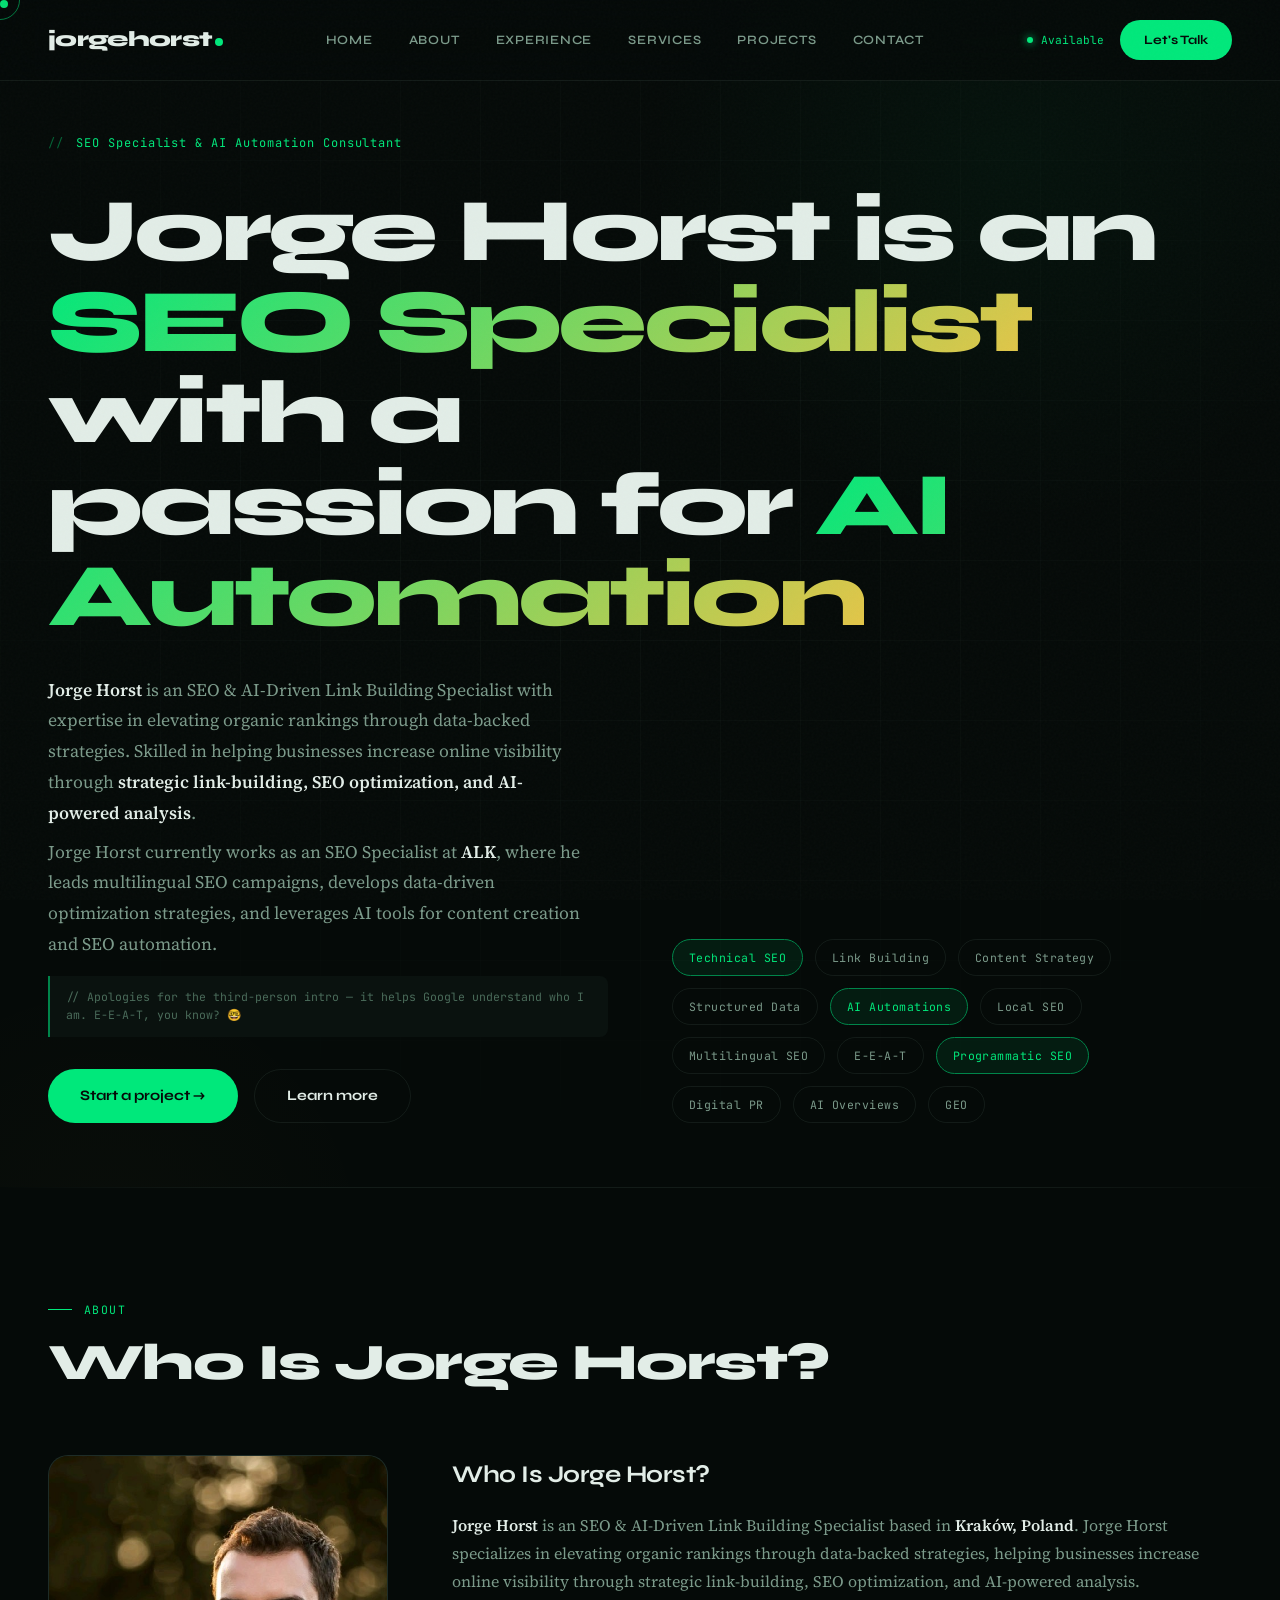
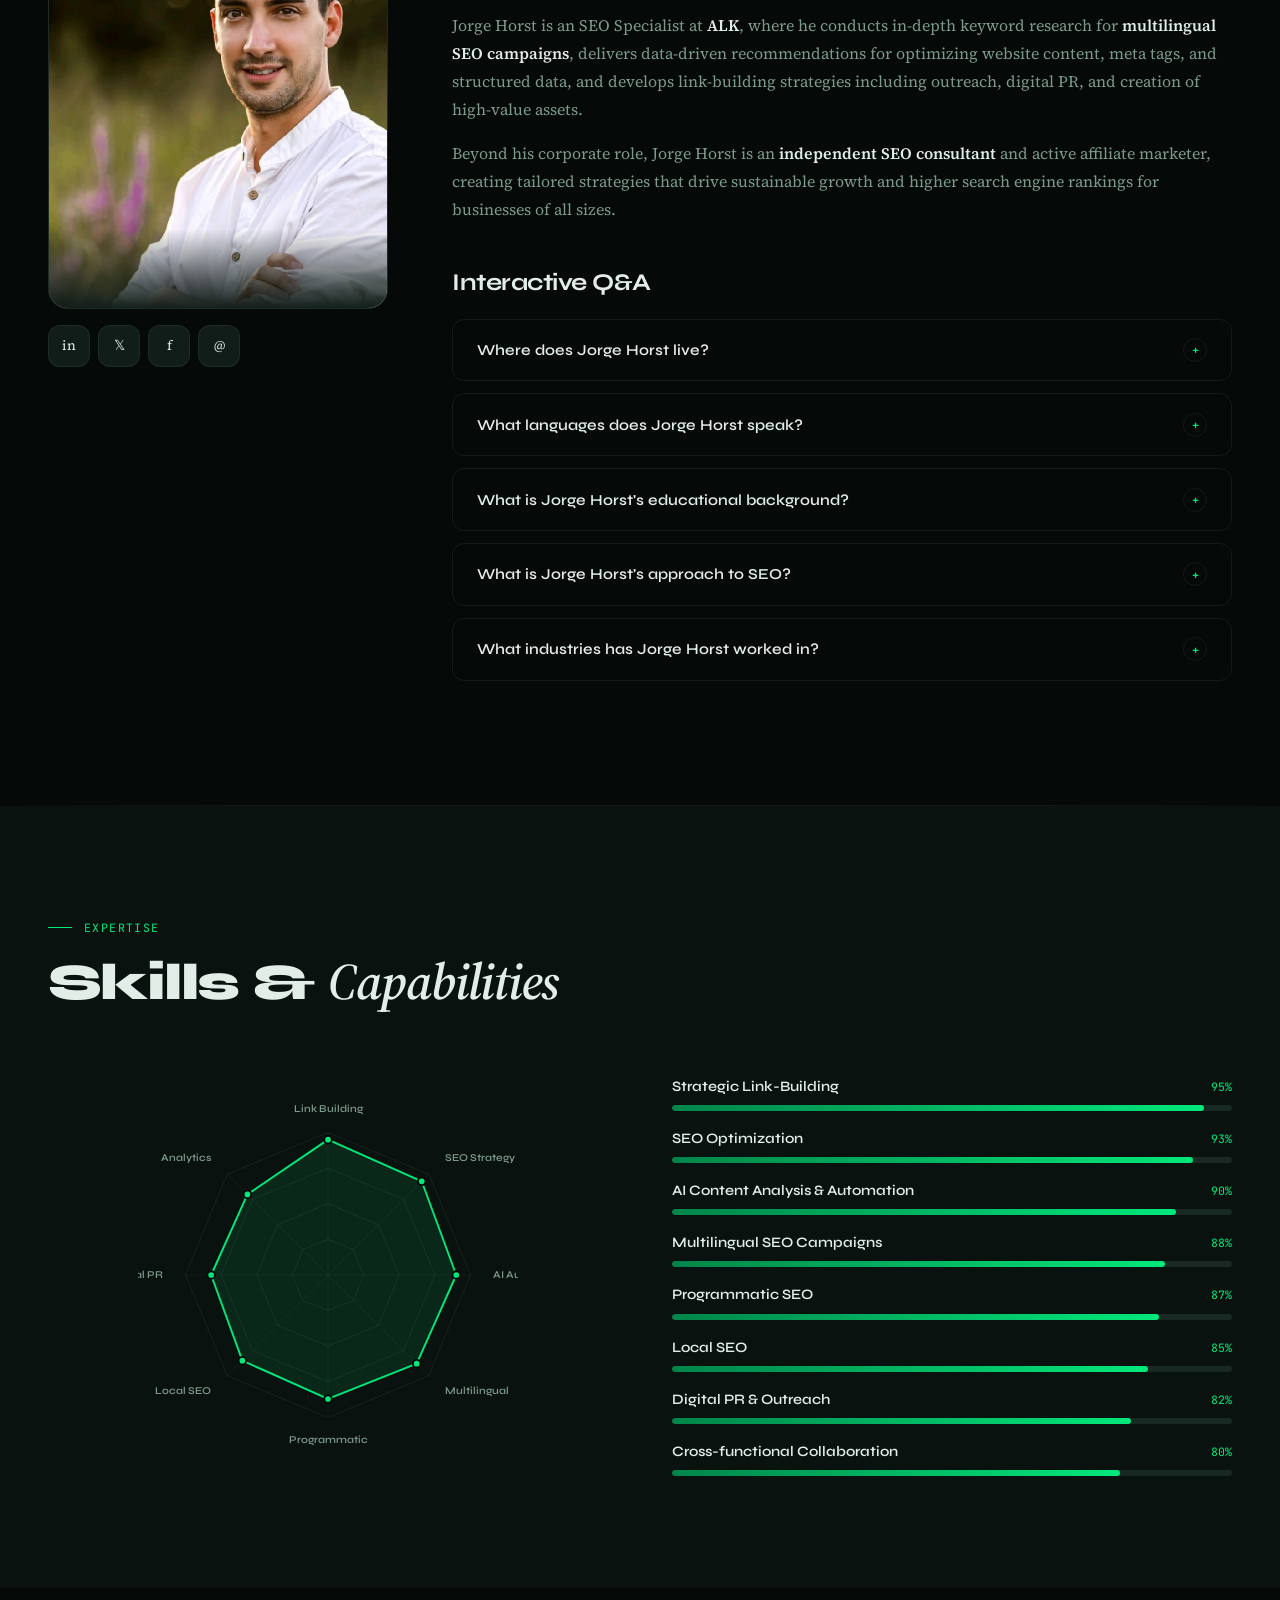
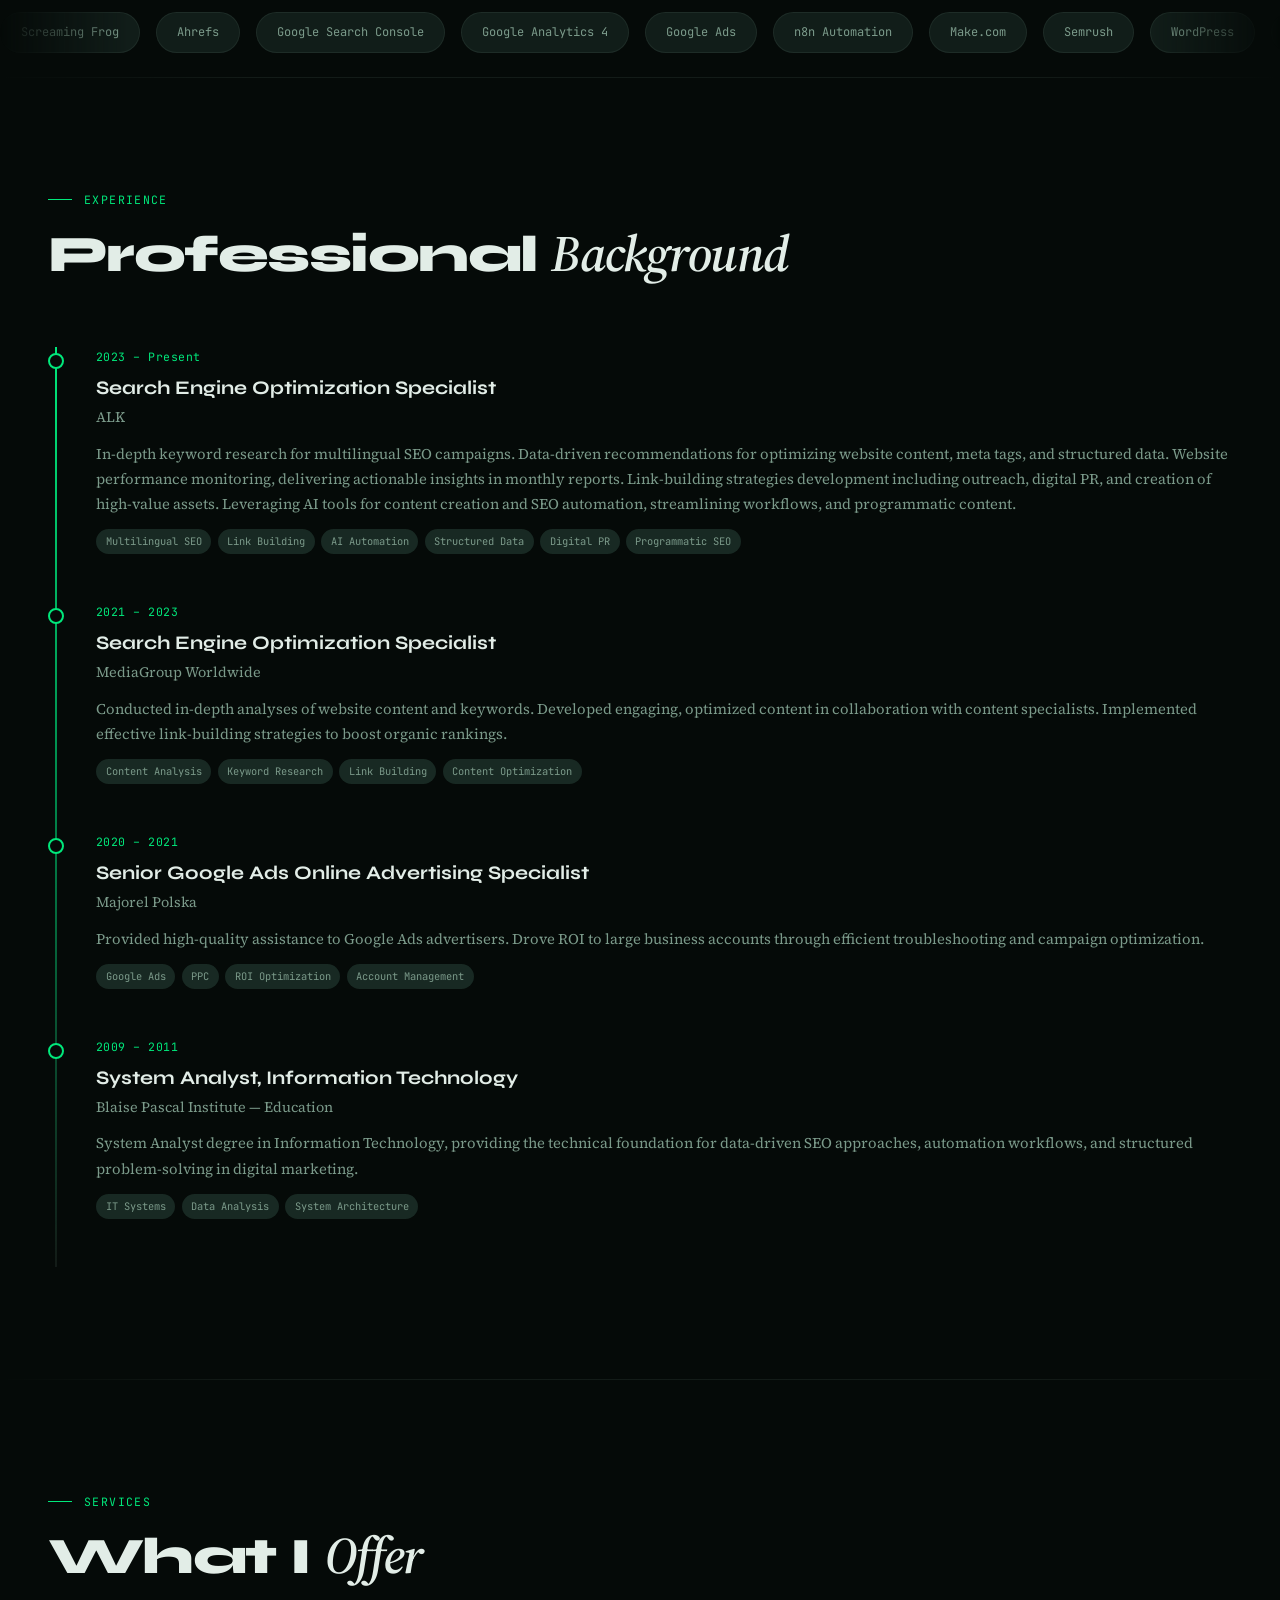
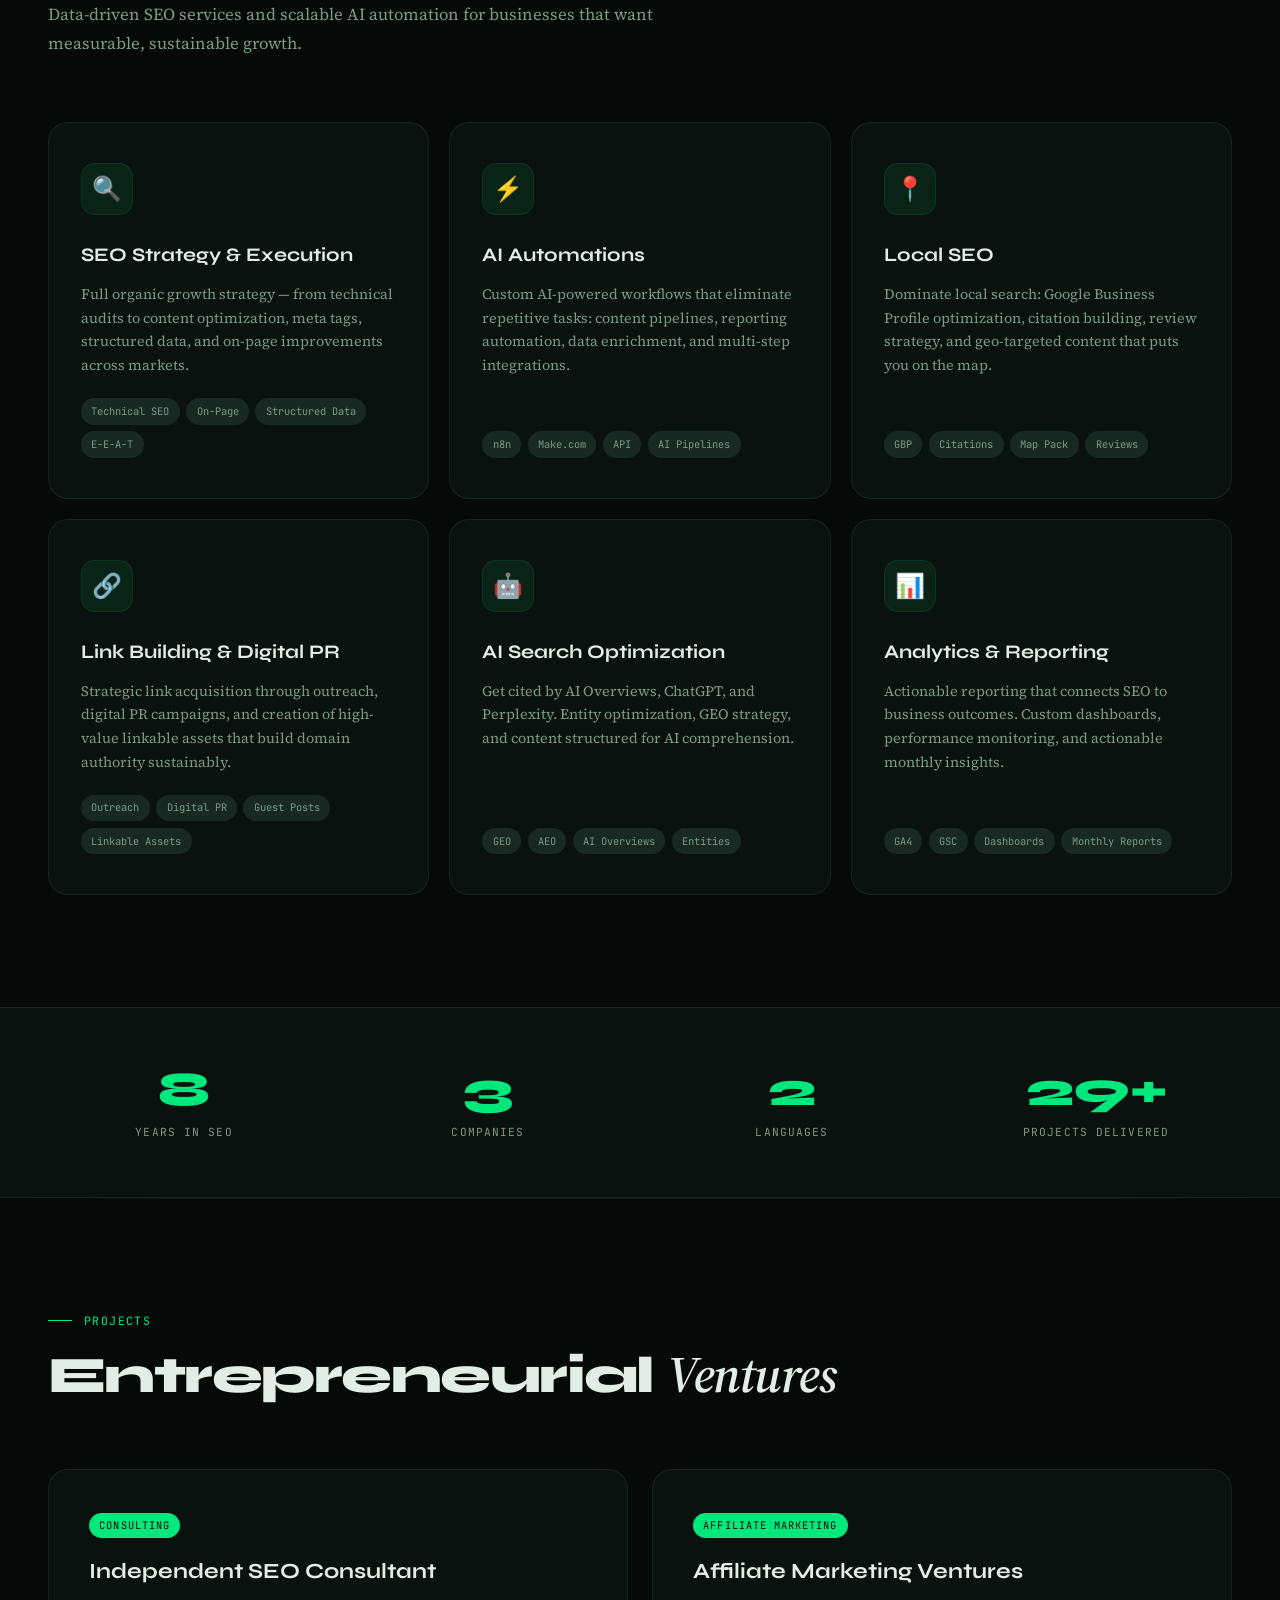
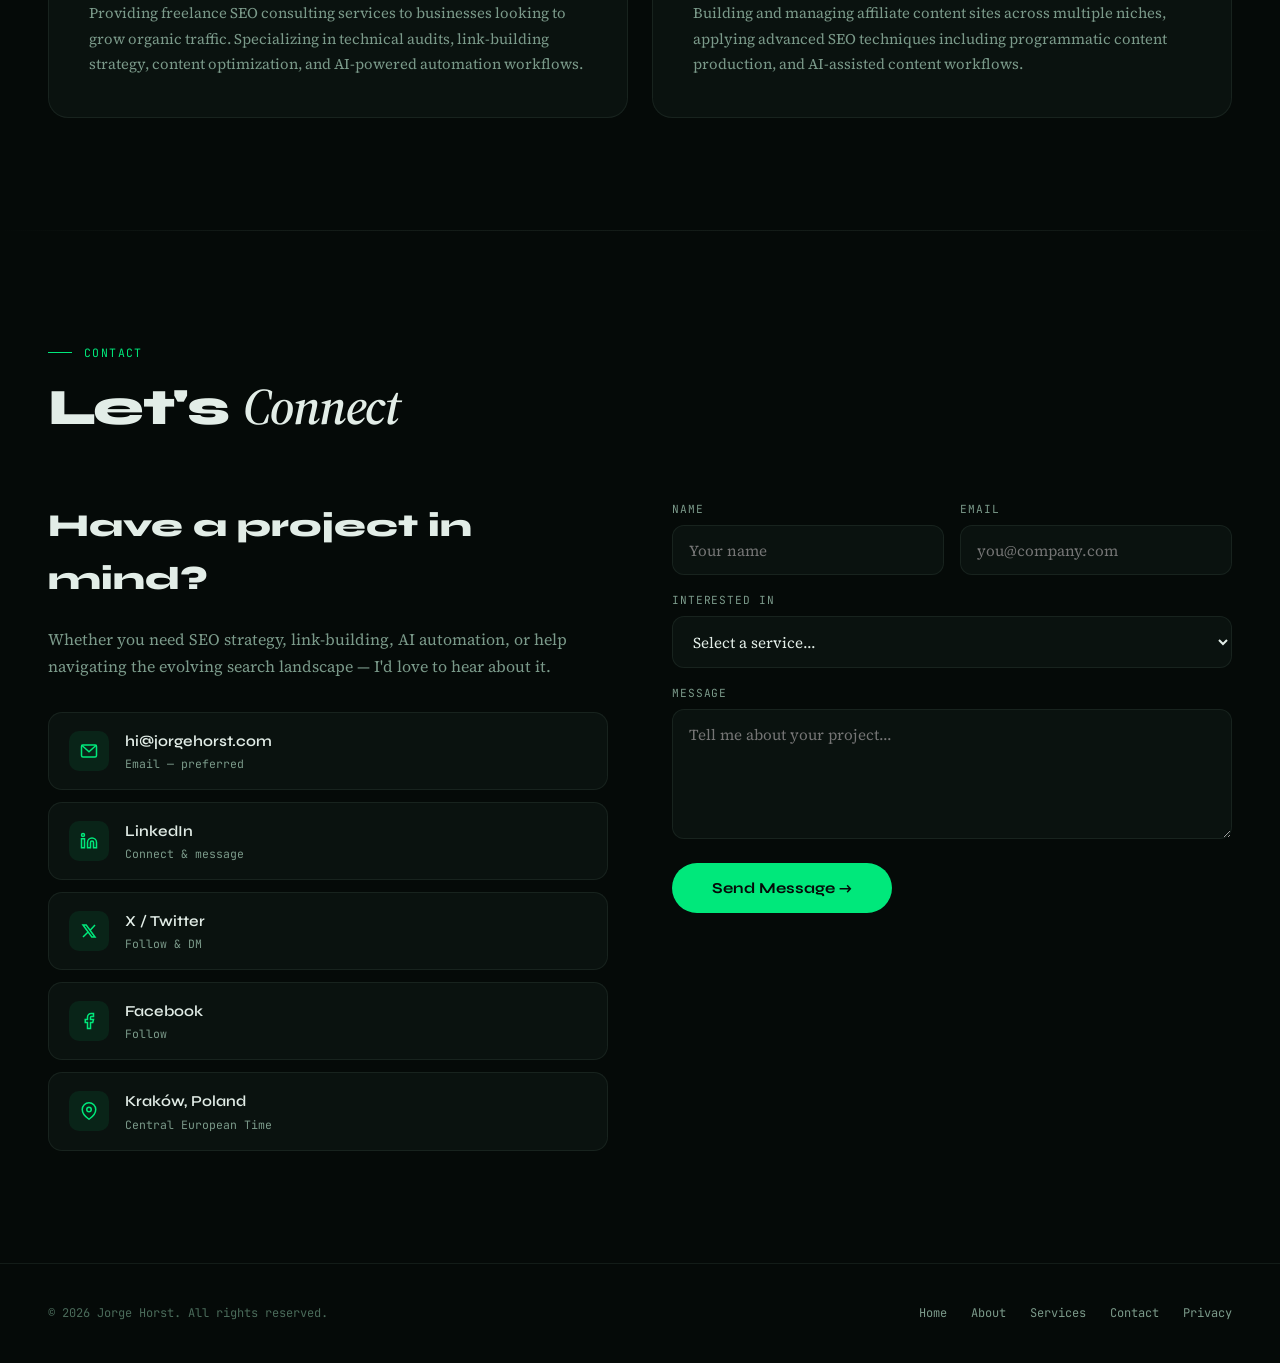
==== commit a7291062: "Update about.html" ====
--- a/about.html
+++ b/about.html
@@ -12,9 +12,9 @@
 <div class="cursor-ring" id="cursorRing"></div>
 
 <nav class="nav" id="nav">
-  <a href="index.html" class="nav-logo">jorgehorst<span class="dot"></span></a>
+  <a href="index" class="nav-logo">jorgehorst<span class="dot"></span></a>
   <div class="nav-links" id="navLinks">
-    <a href="index.html" class="nav-link">Home</a>
+    <a href="index" class="nav-link">Home</a>
     <a href="#about" class="nav-link active">About</a>
     <a href="#experience" class="nav-link">Experience</a>
     <a href="#services" class="nav-link">Services</a>
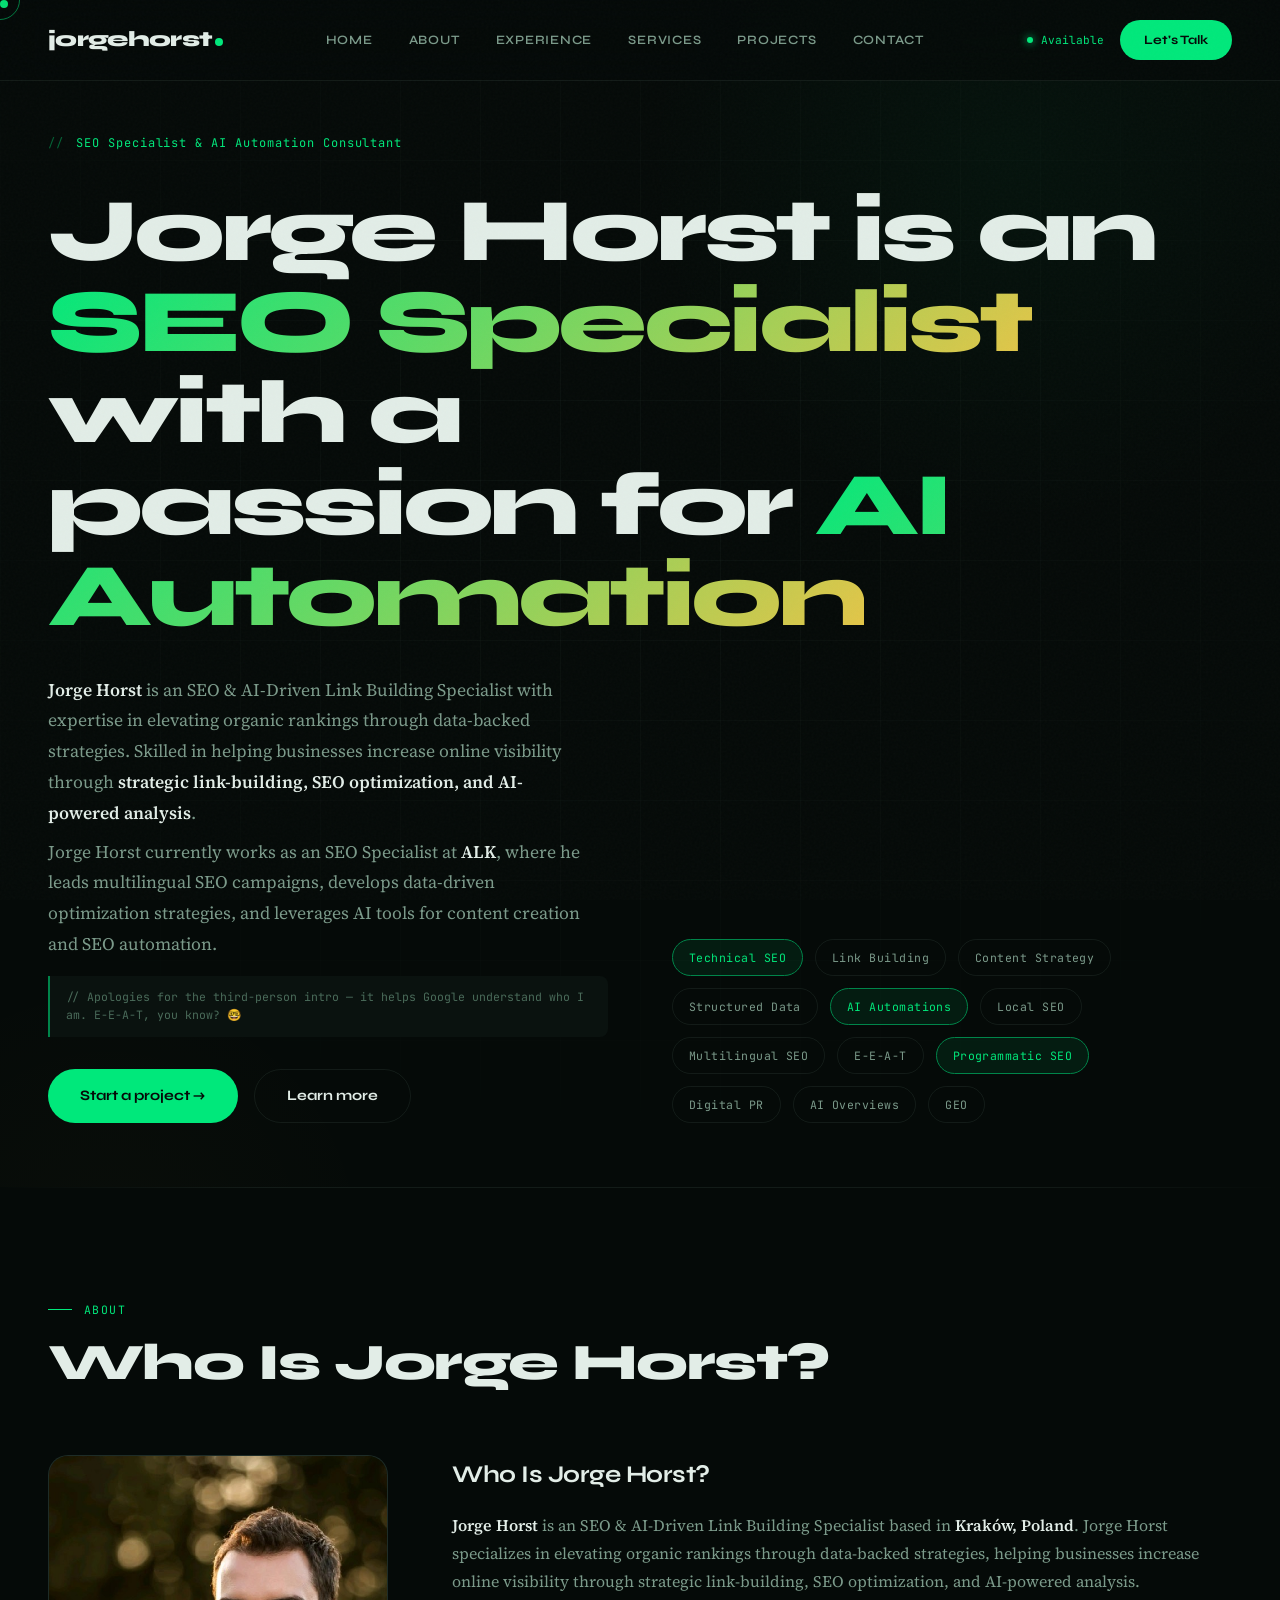
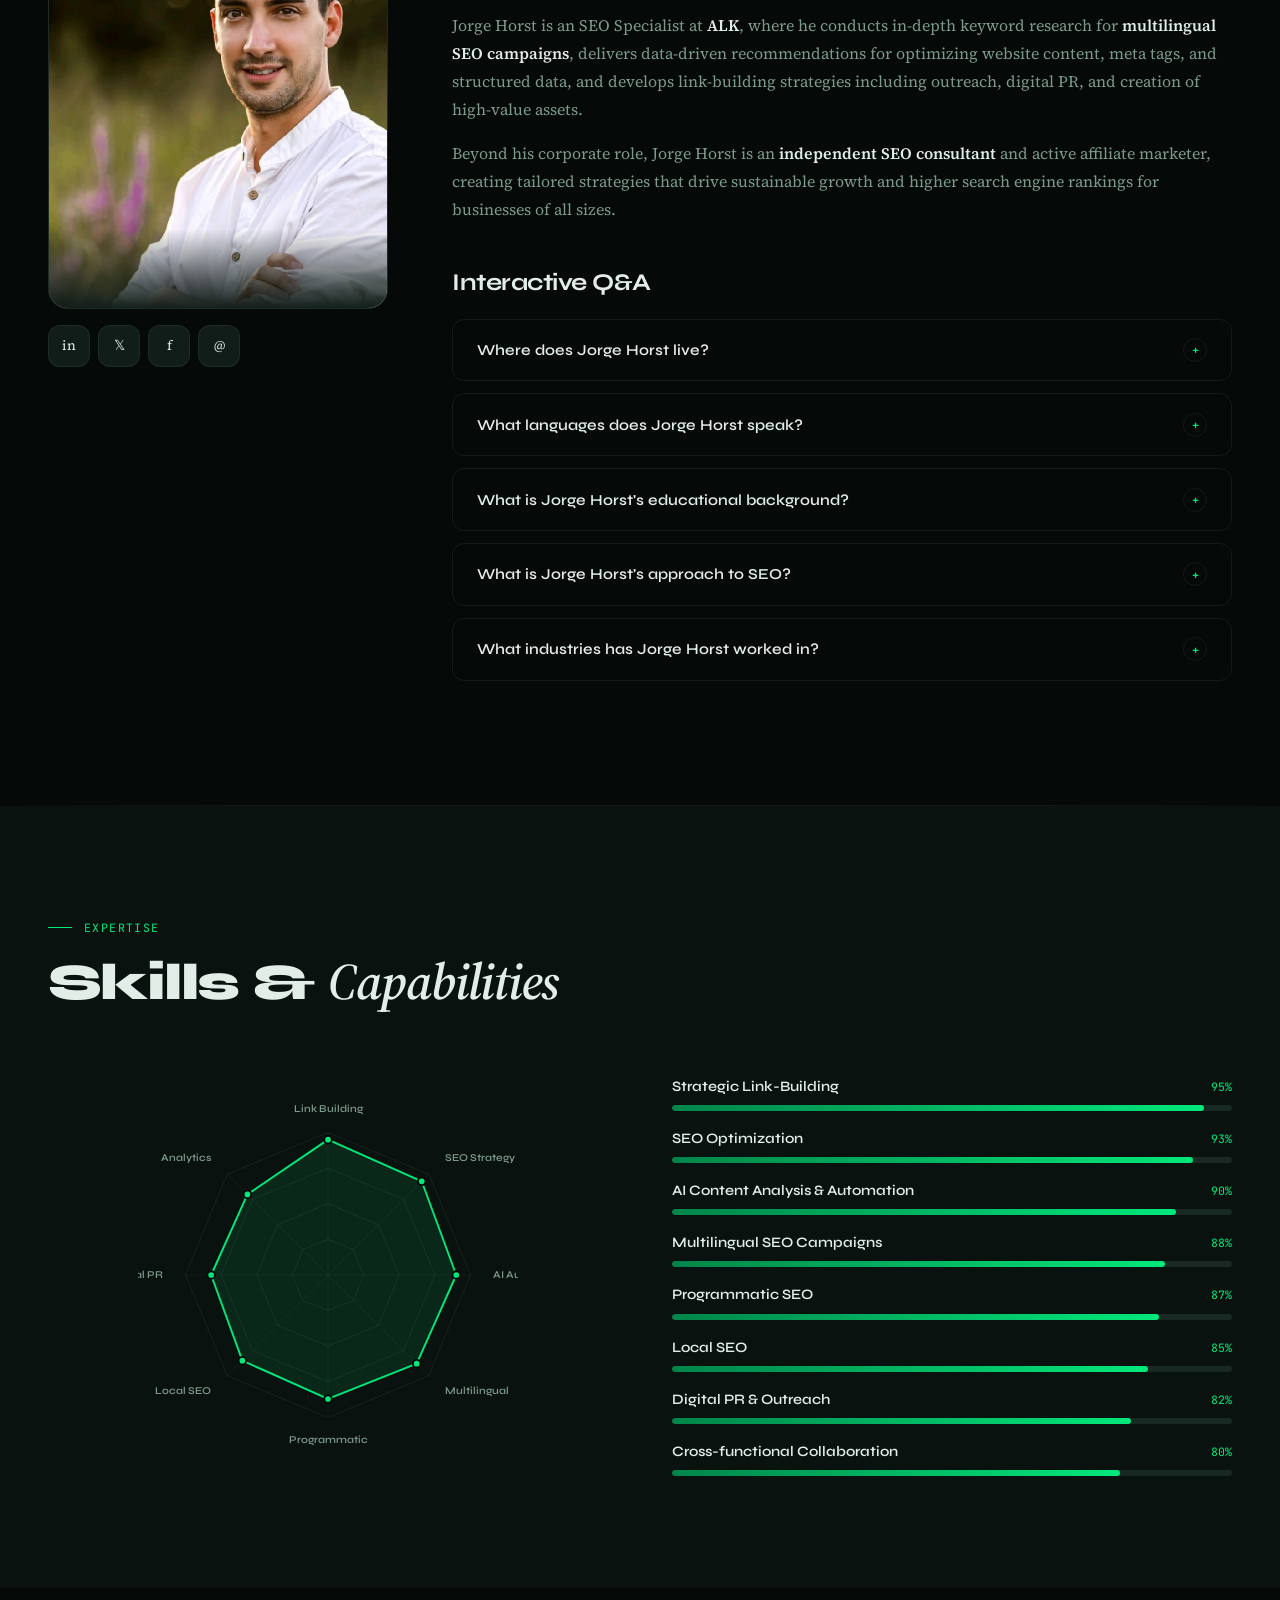
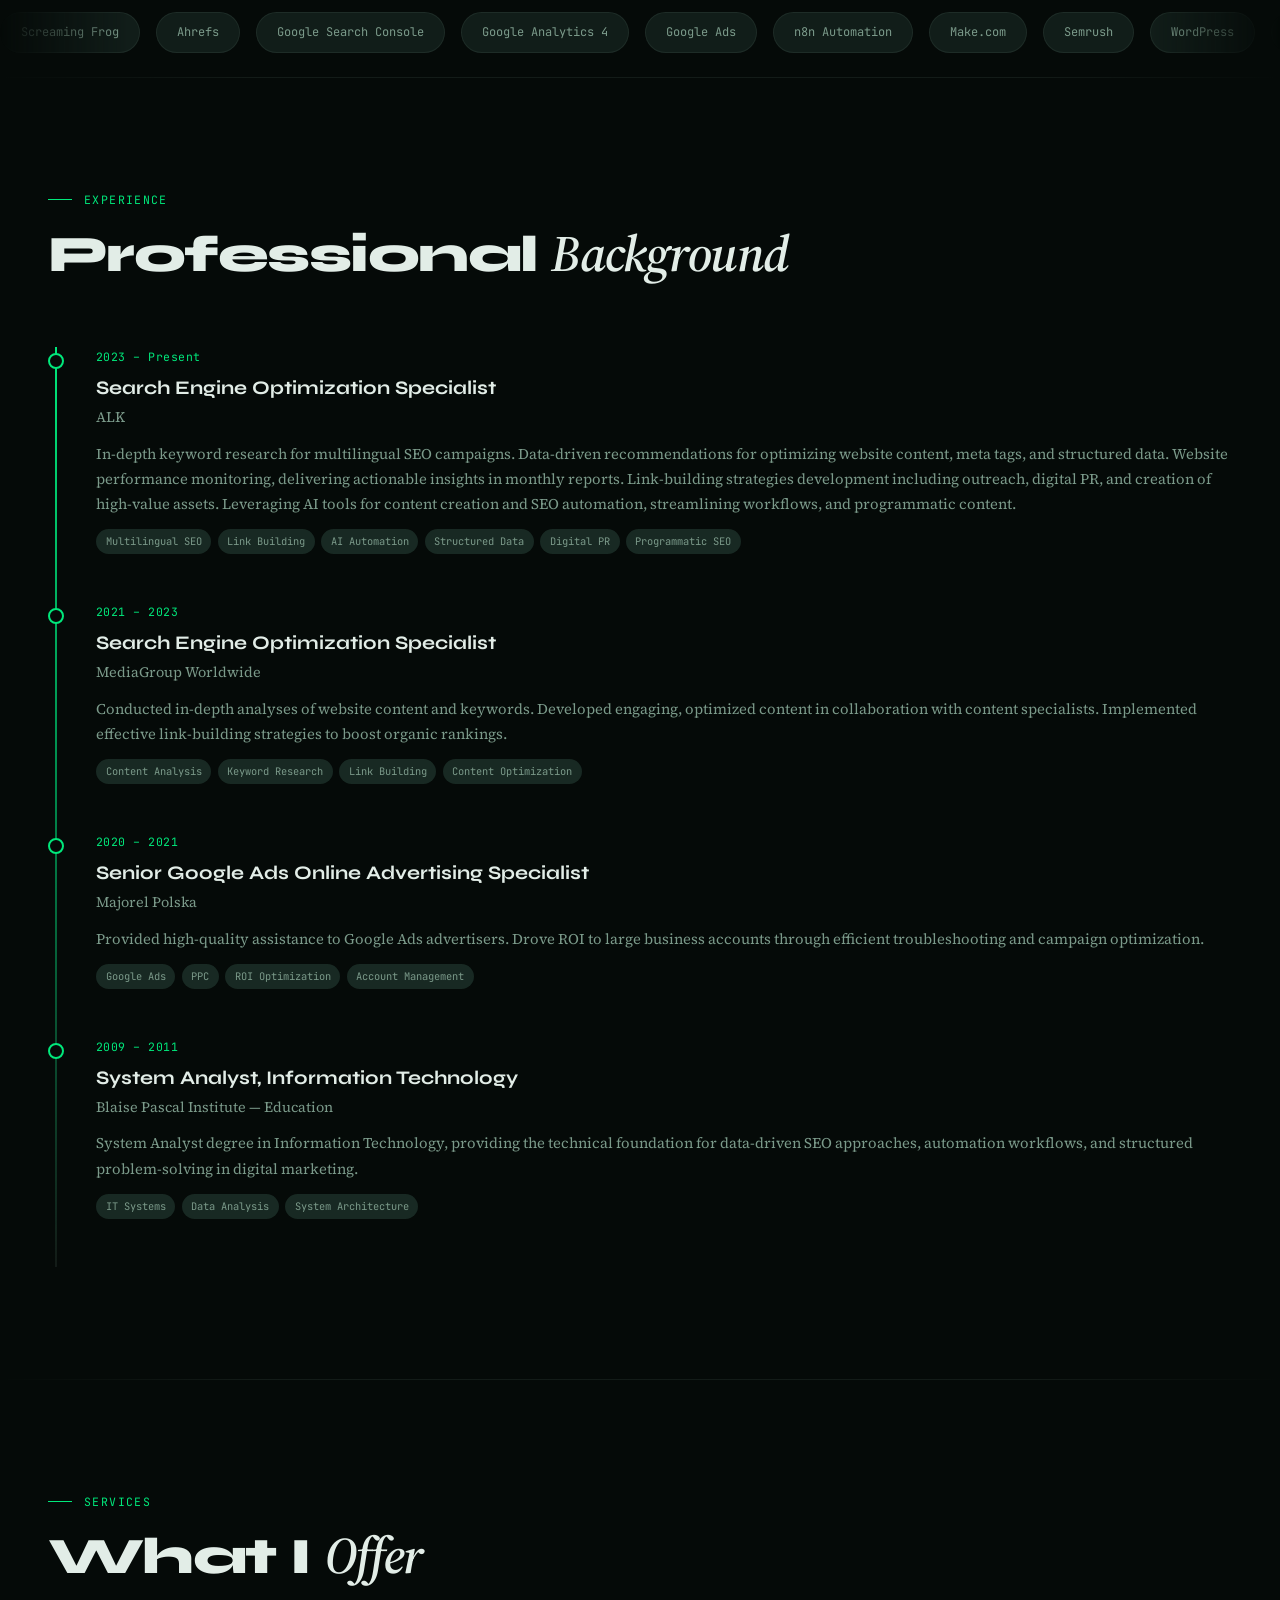
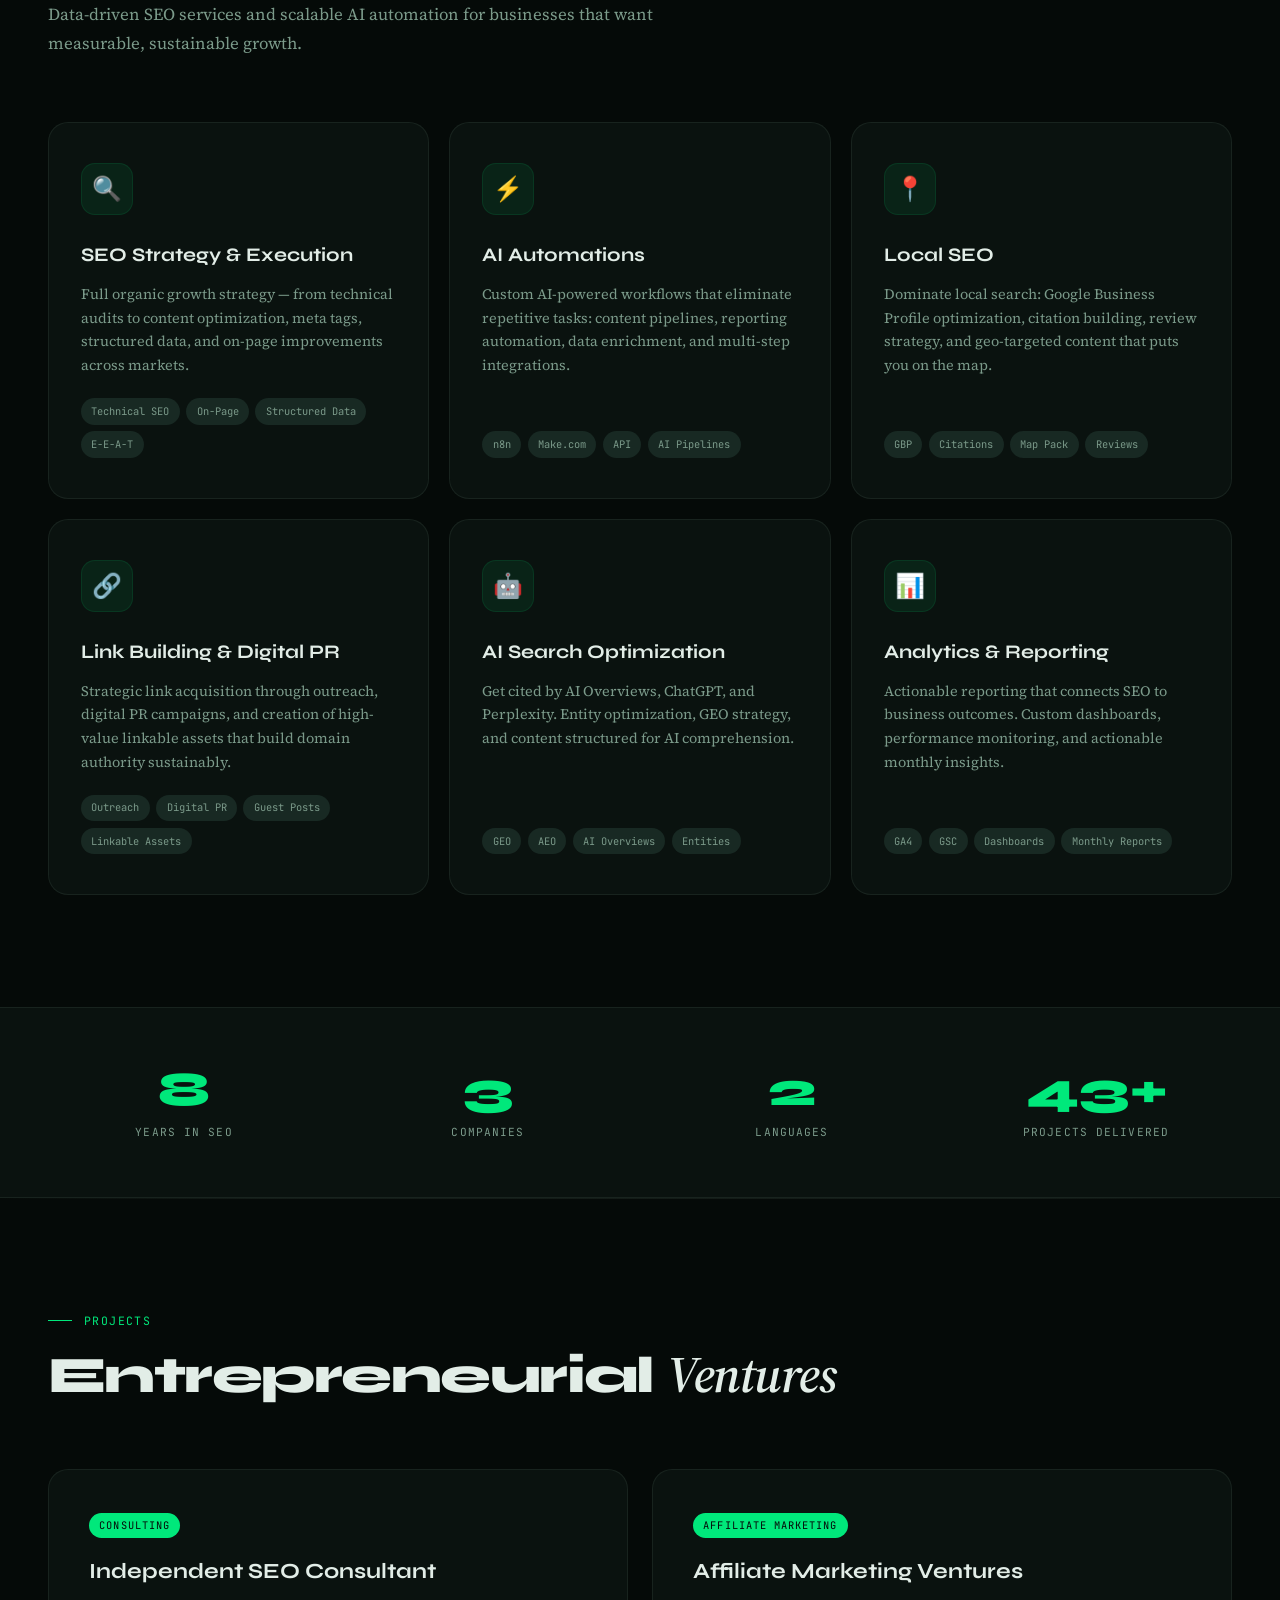
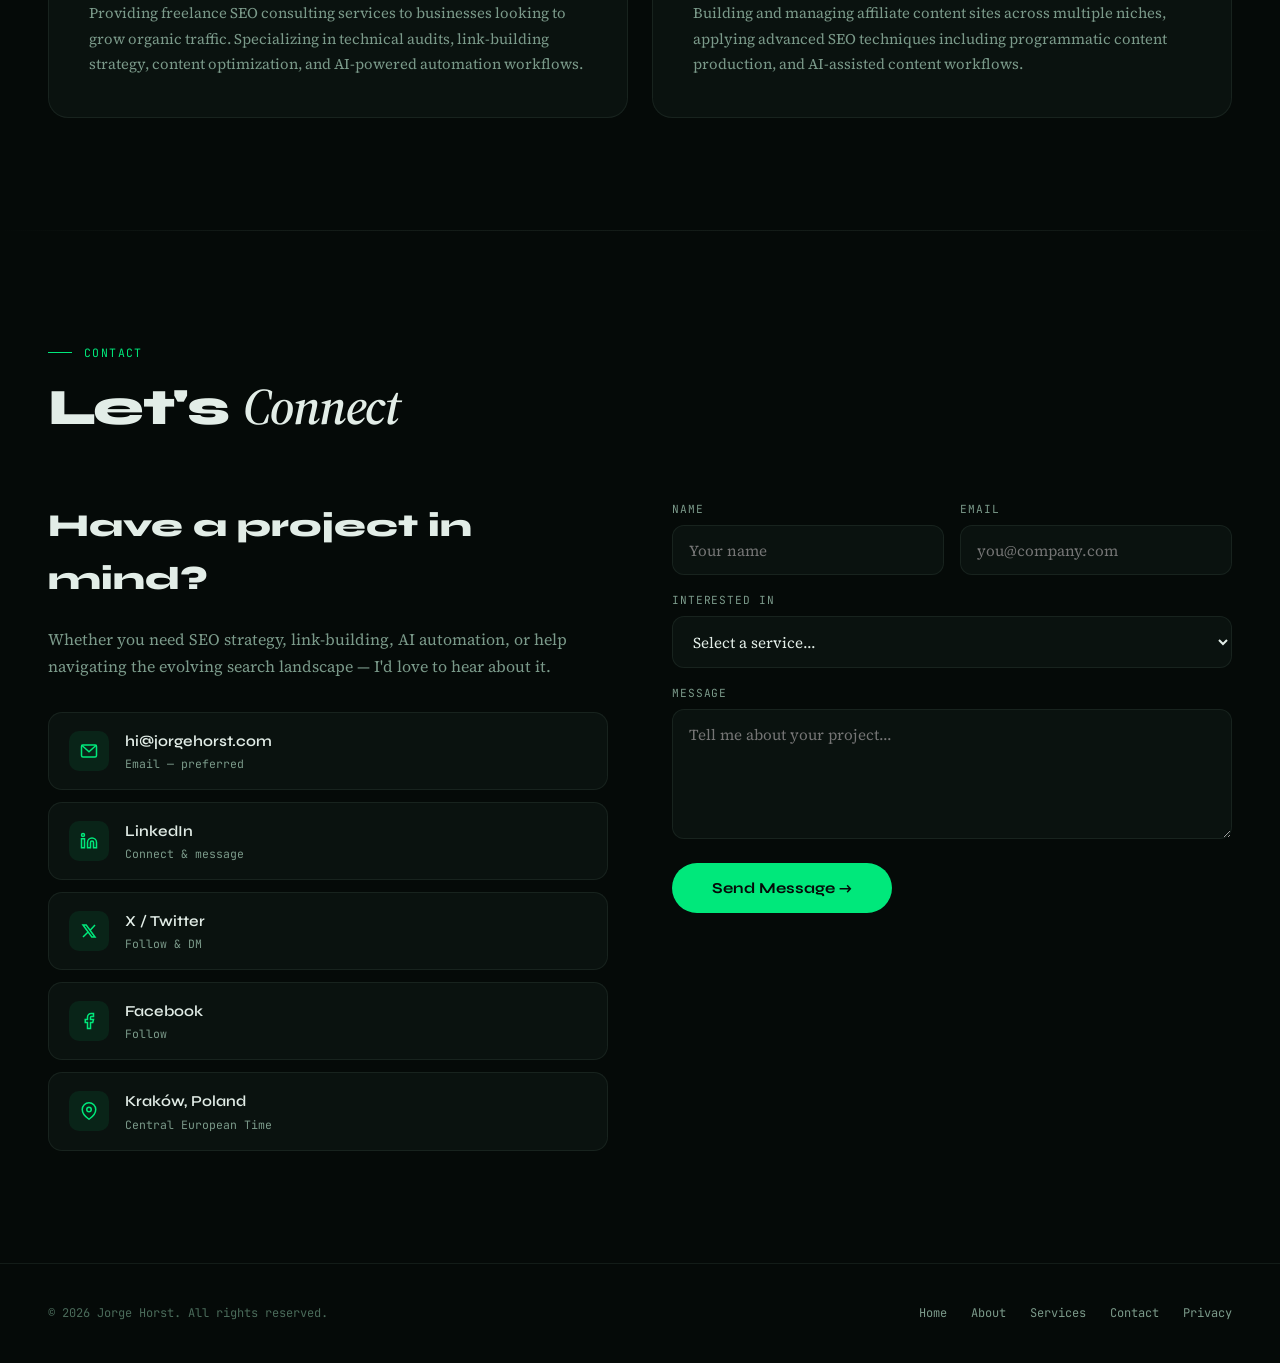
==== commit 6fe08661: "Update about.html" ====
--- a/about.html
+++ b/about.html
@@ -174,7 +174,7 @@
   </div>
 </section>
 
-<footer class="footer"><div class="footer-inner"><div class="footer-copy">© 2026 Jorge Horst. All rights reserved.</div><div class="footer-links"><a href="index.html">Home</a><a href="#about">About</a><a href="#services">Services</a><a href="#contact">Contact</a><a href="#">Privacy</a></div></div></footer>
+<footer class="footer"><div class="footer-inner"><div class="footer-copy">© 2026 Jorge Horst. All rights reserved.</div><div class="footer-links"><a href="index">Home</a><a href="#about">About</a><a href="#services">Services</a><a href="#contact">Contact</a><a href="#">Privacy</a></div></div></footer>
 
 <script src="main.js"></script>
 </body>
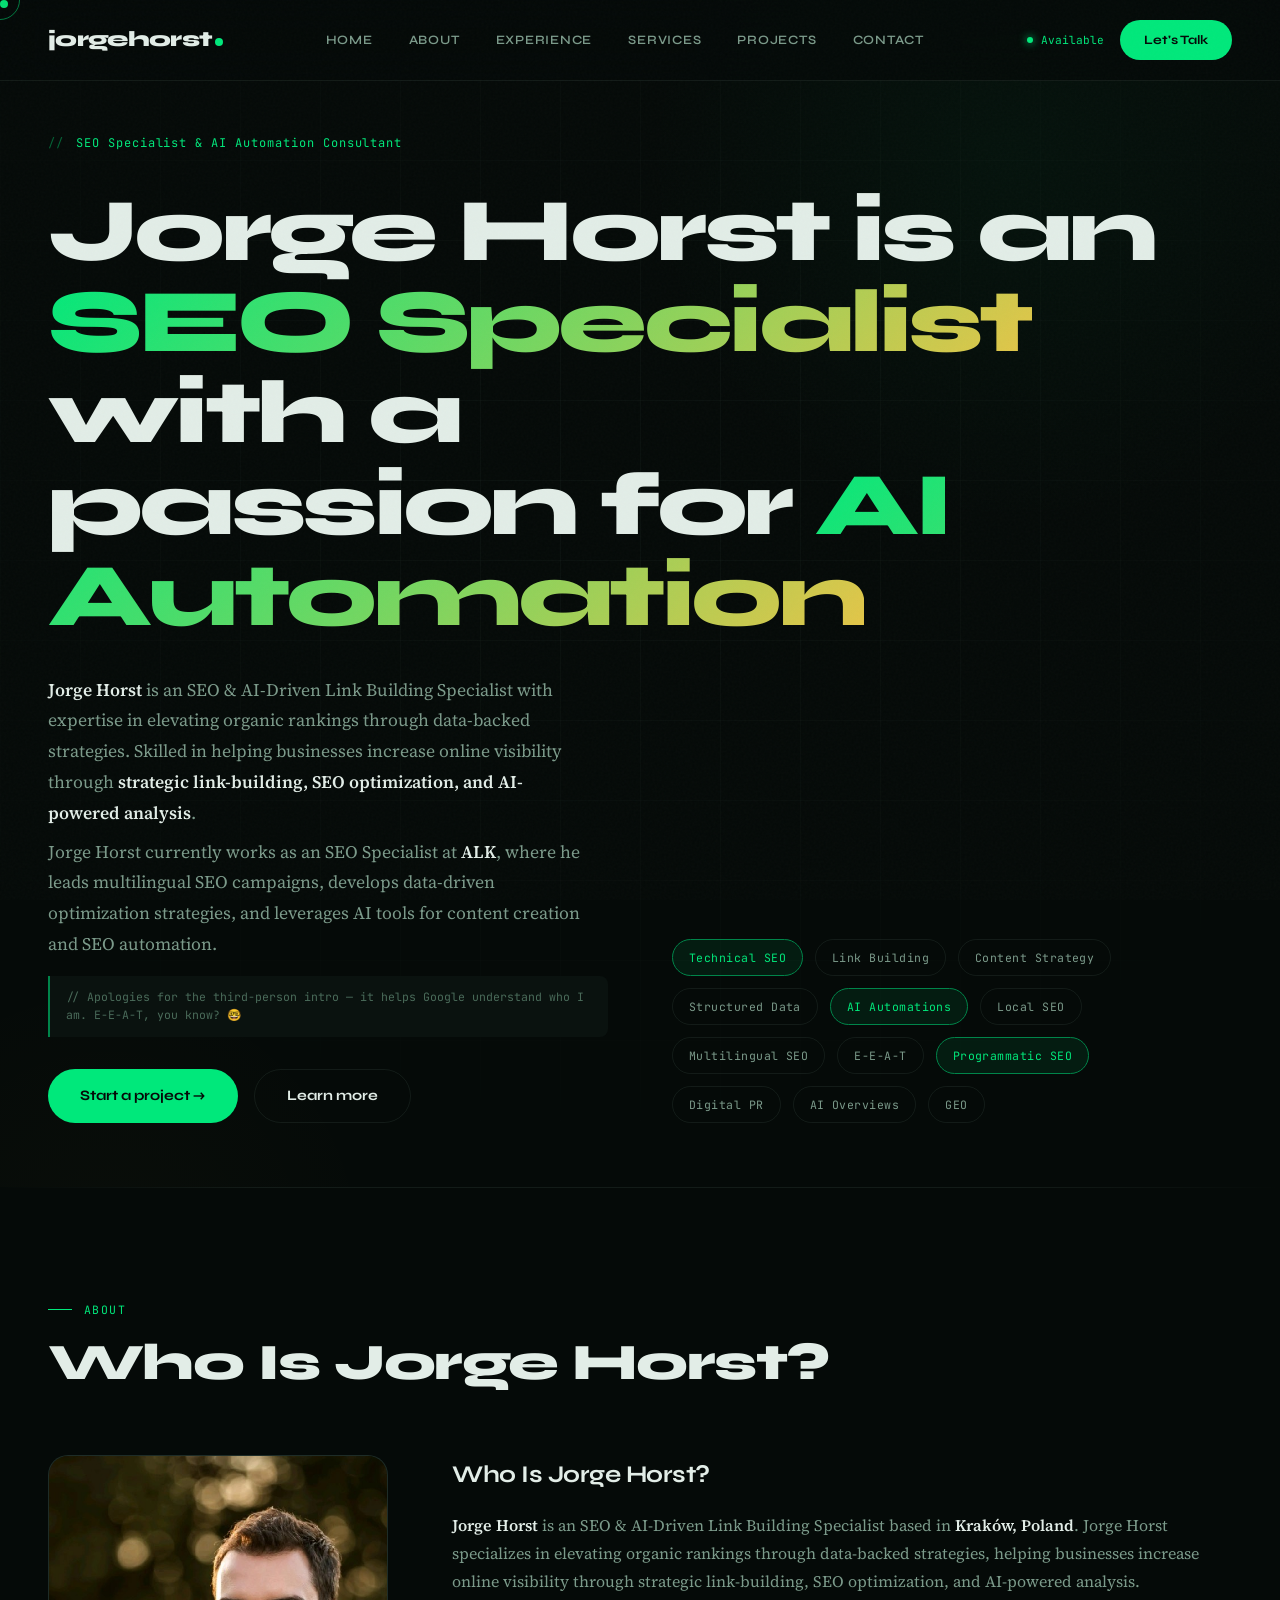
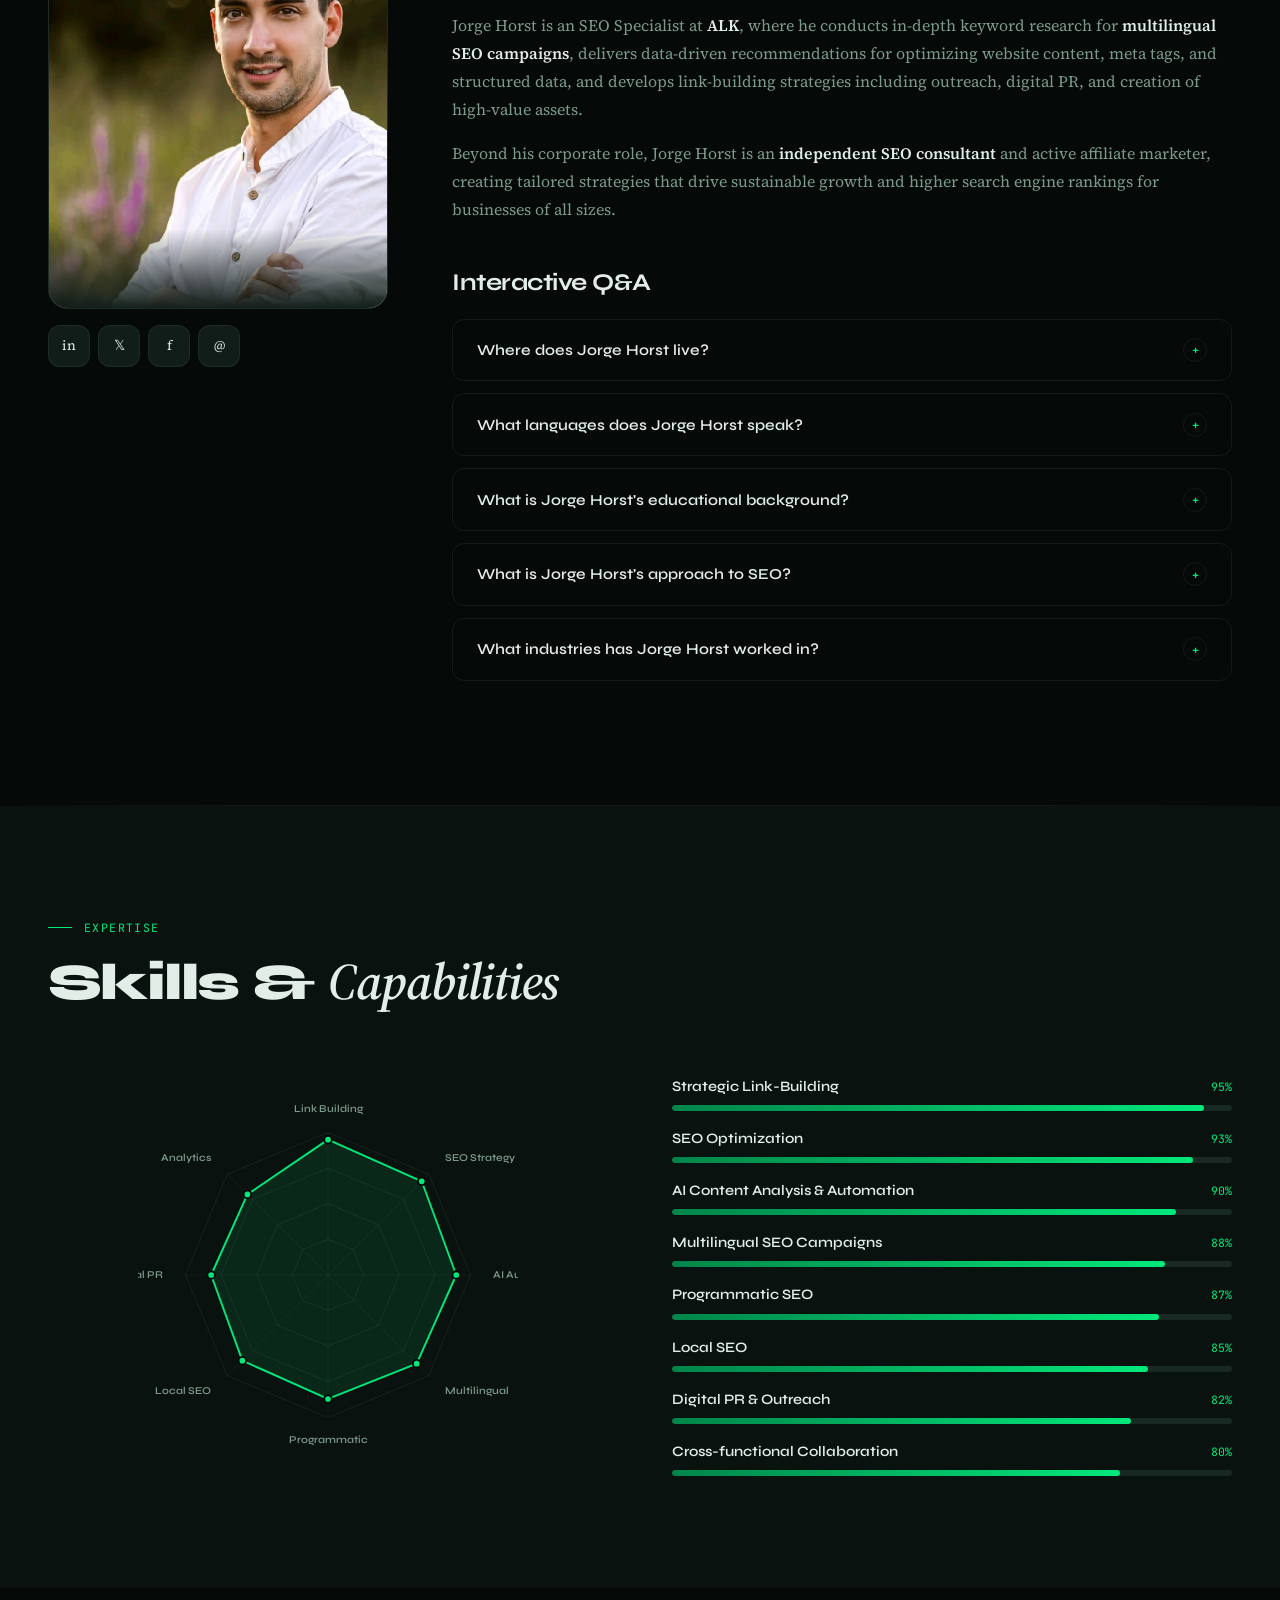
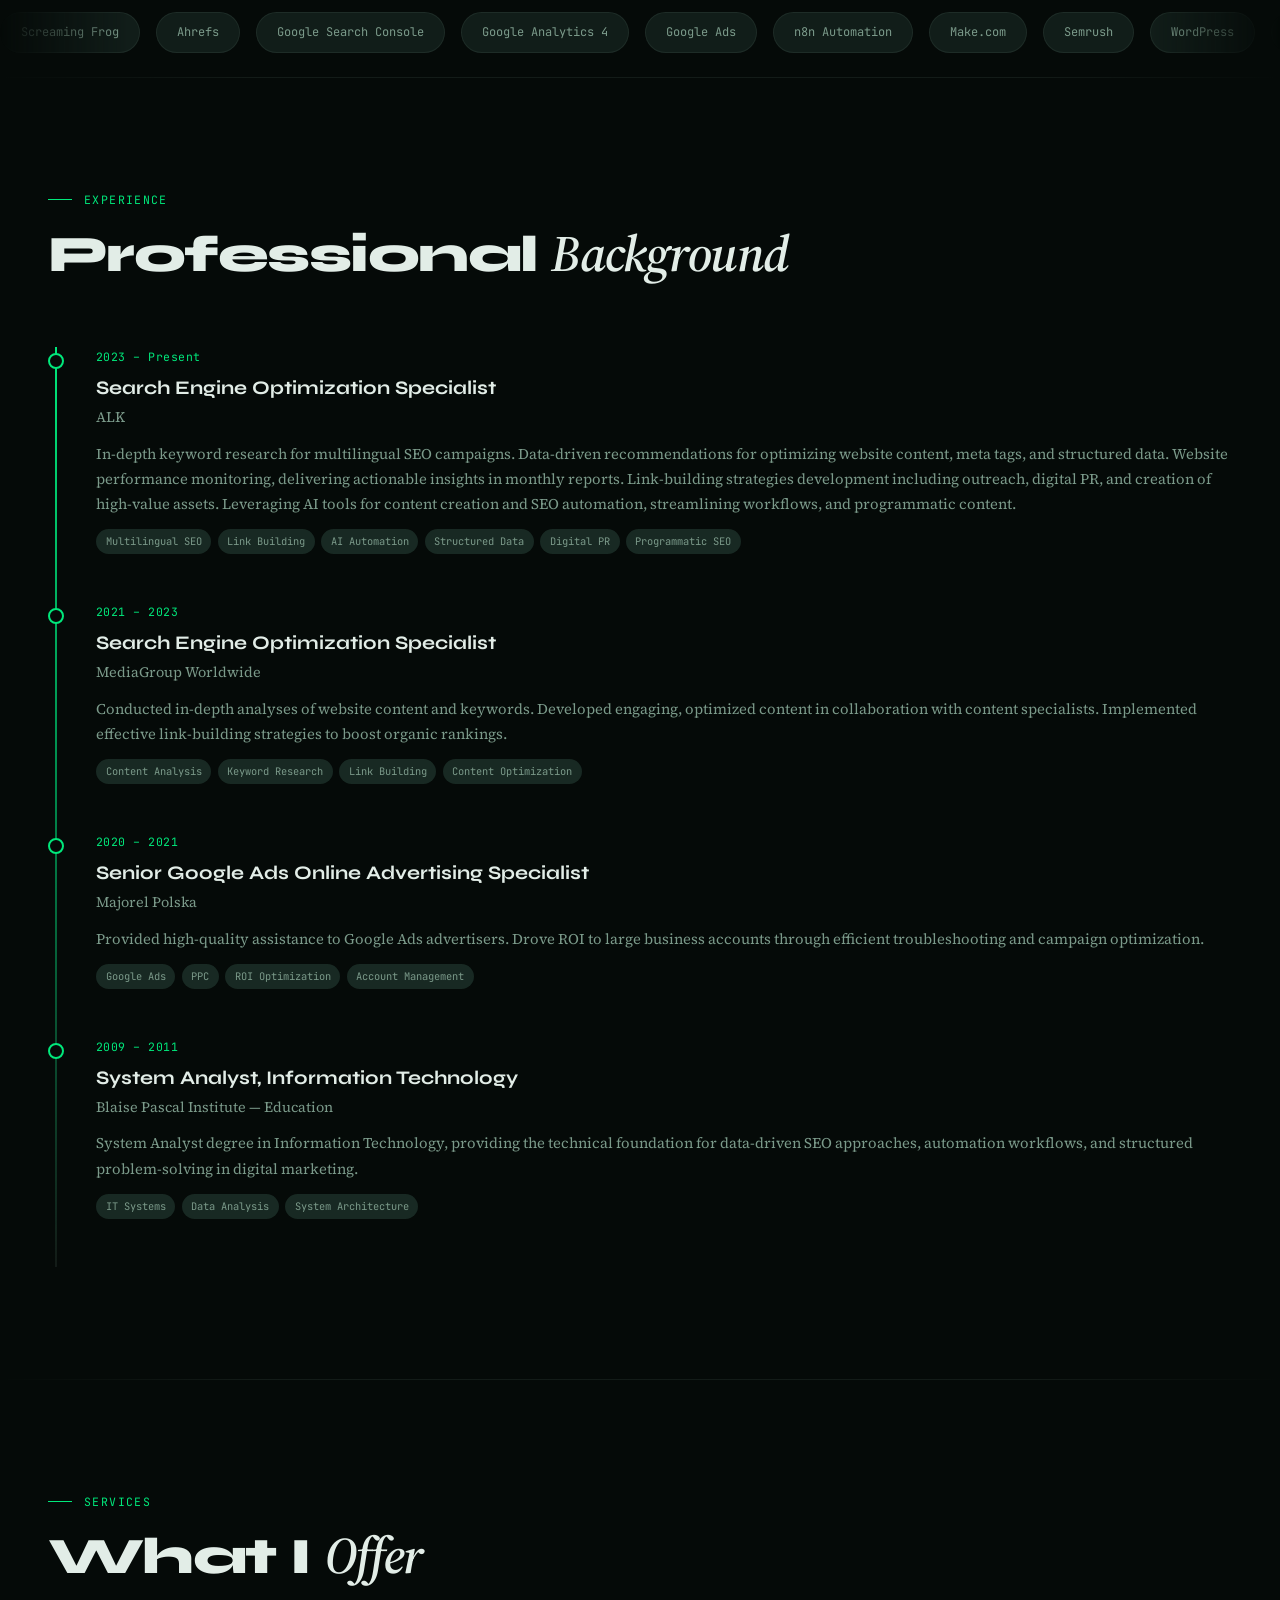
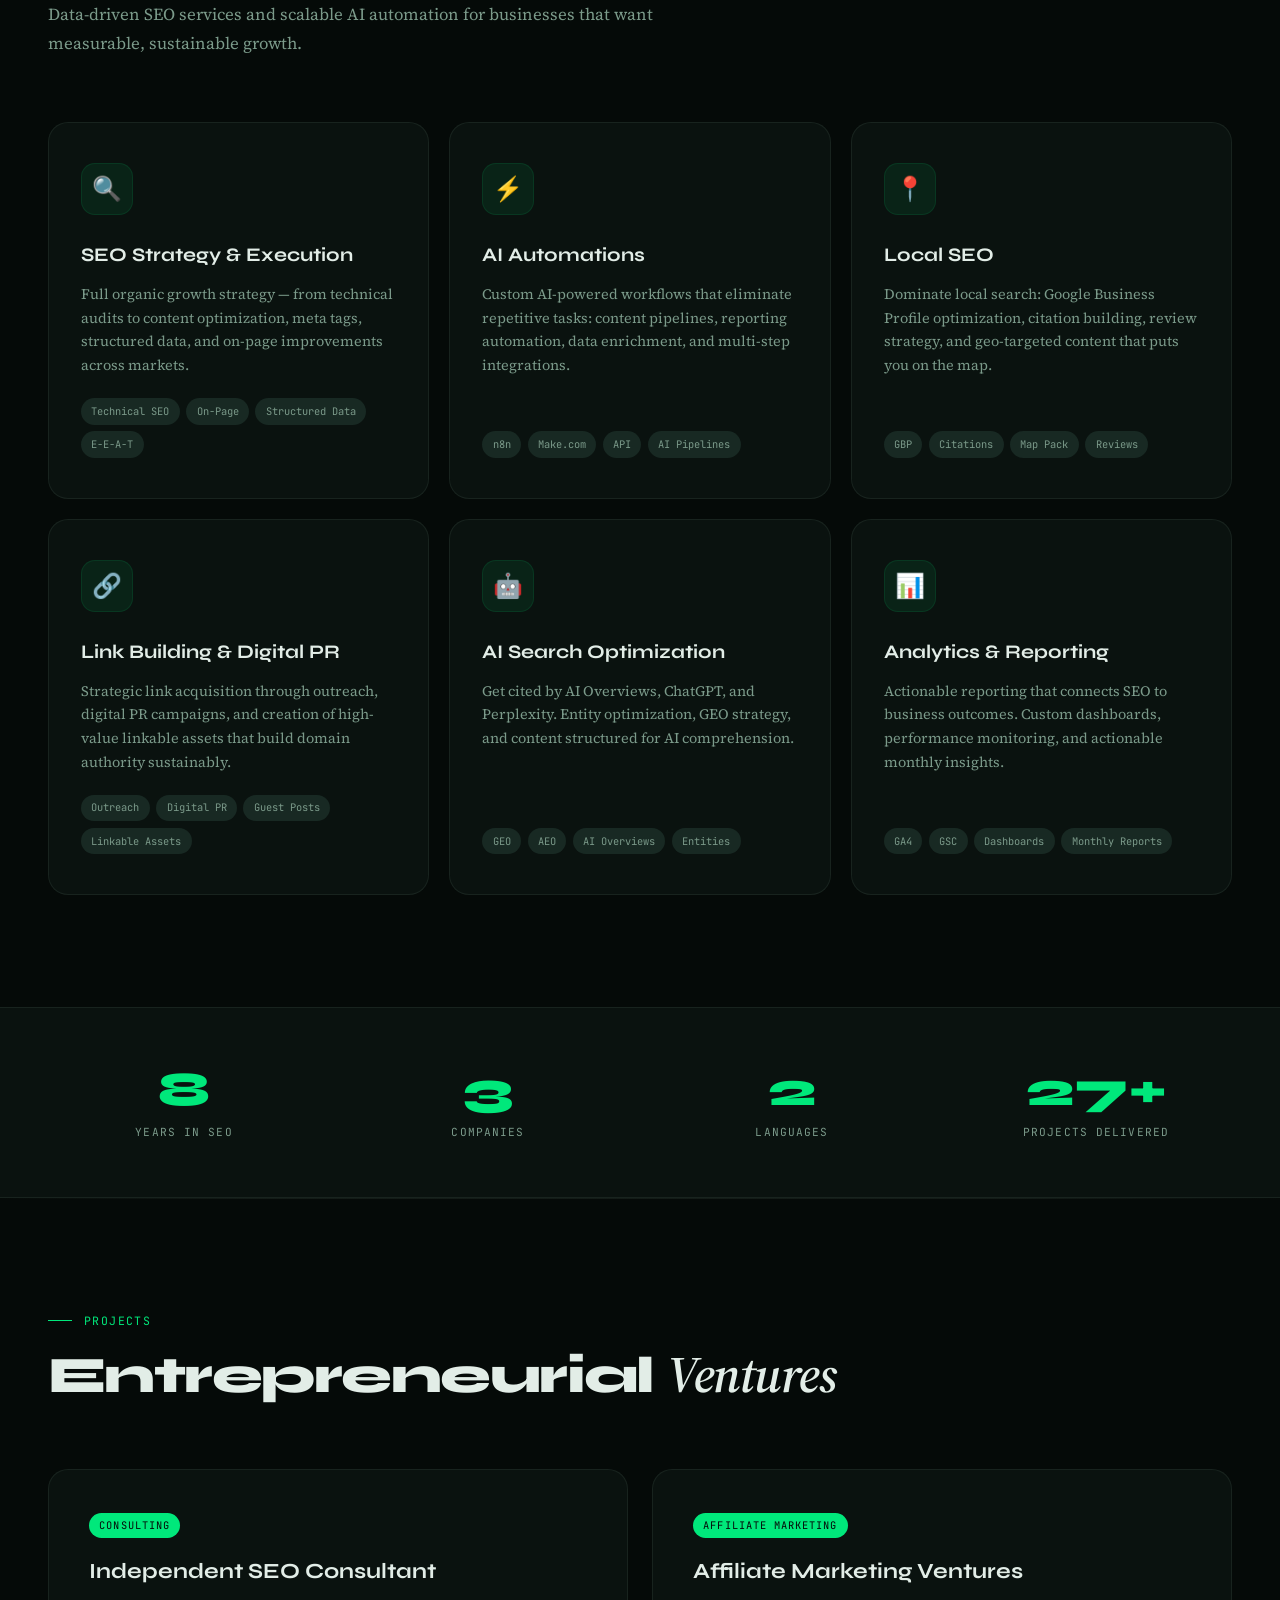
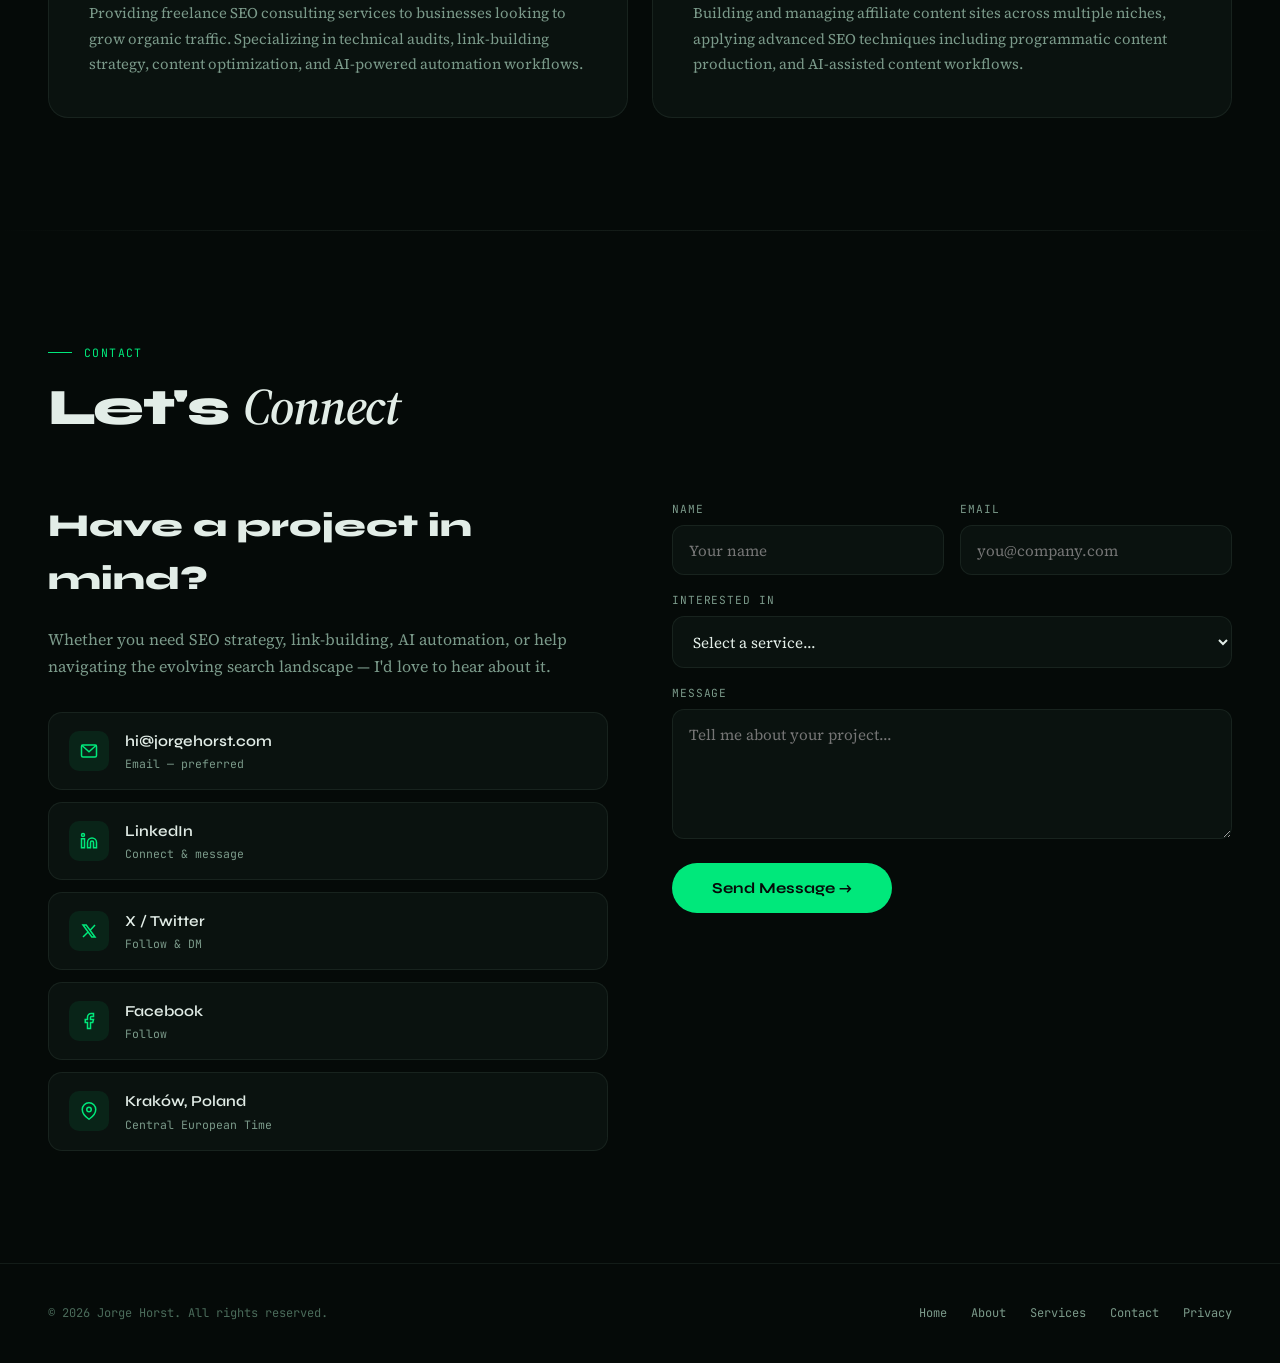
==== commit 84ed531a: "Update about.html" ====
--- a/about.html
+++ b/about.html
@@ -12,9 +12,9 @@
 <div class="cursor-ring" id="cursorRing"></div>
 
 <nav class="nav" id="nav">
-  <a href="index" class="nav-logo">jorgehorst<span class="dot"></span></a>
+  <a href="/" class="nav-logo">jorgehorst<span class="dot"></span></a>
   <div class="nav-links" id="navLinks">
-    <a href="index" class="nav-link">Home</a>
+    <a href="/" class="nav-link">Home</a>
     <a href="#about" class="nav-link active">About</a>
     <a href="#experience" class="nav-link">Experience</a>
     <a href="#services" class="nav-link">Services</a>
@@ -174,7 +174,7 @@
   </div>
 </section>
 
-<footer class="footer"><div class="footer-inner"><div class="footer-copy">© 2026 Jorge Horst. All rights reserved.</div><div class="footer-links"><a href="index">Home</a><a href="#about">About</a><a href="#services">Services</a><a href="#contact">Contact</a><a href="#">Privacy</a></div></div></footer>
+<footer class="footer"><div class="footer-inner"><div class="footer-copy">© 2026 Jorge Horst. All rights reserved.</div><div class="footer-links"><a href="/">Home</a><a href="#about">About</a><a href="#services">Services</a><a href="#contact">Contact</a><a href="#">Privacy</a></div></div></footer>
 
 <script src="main.js"></script>
 </body>
